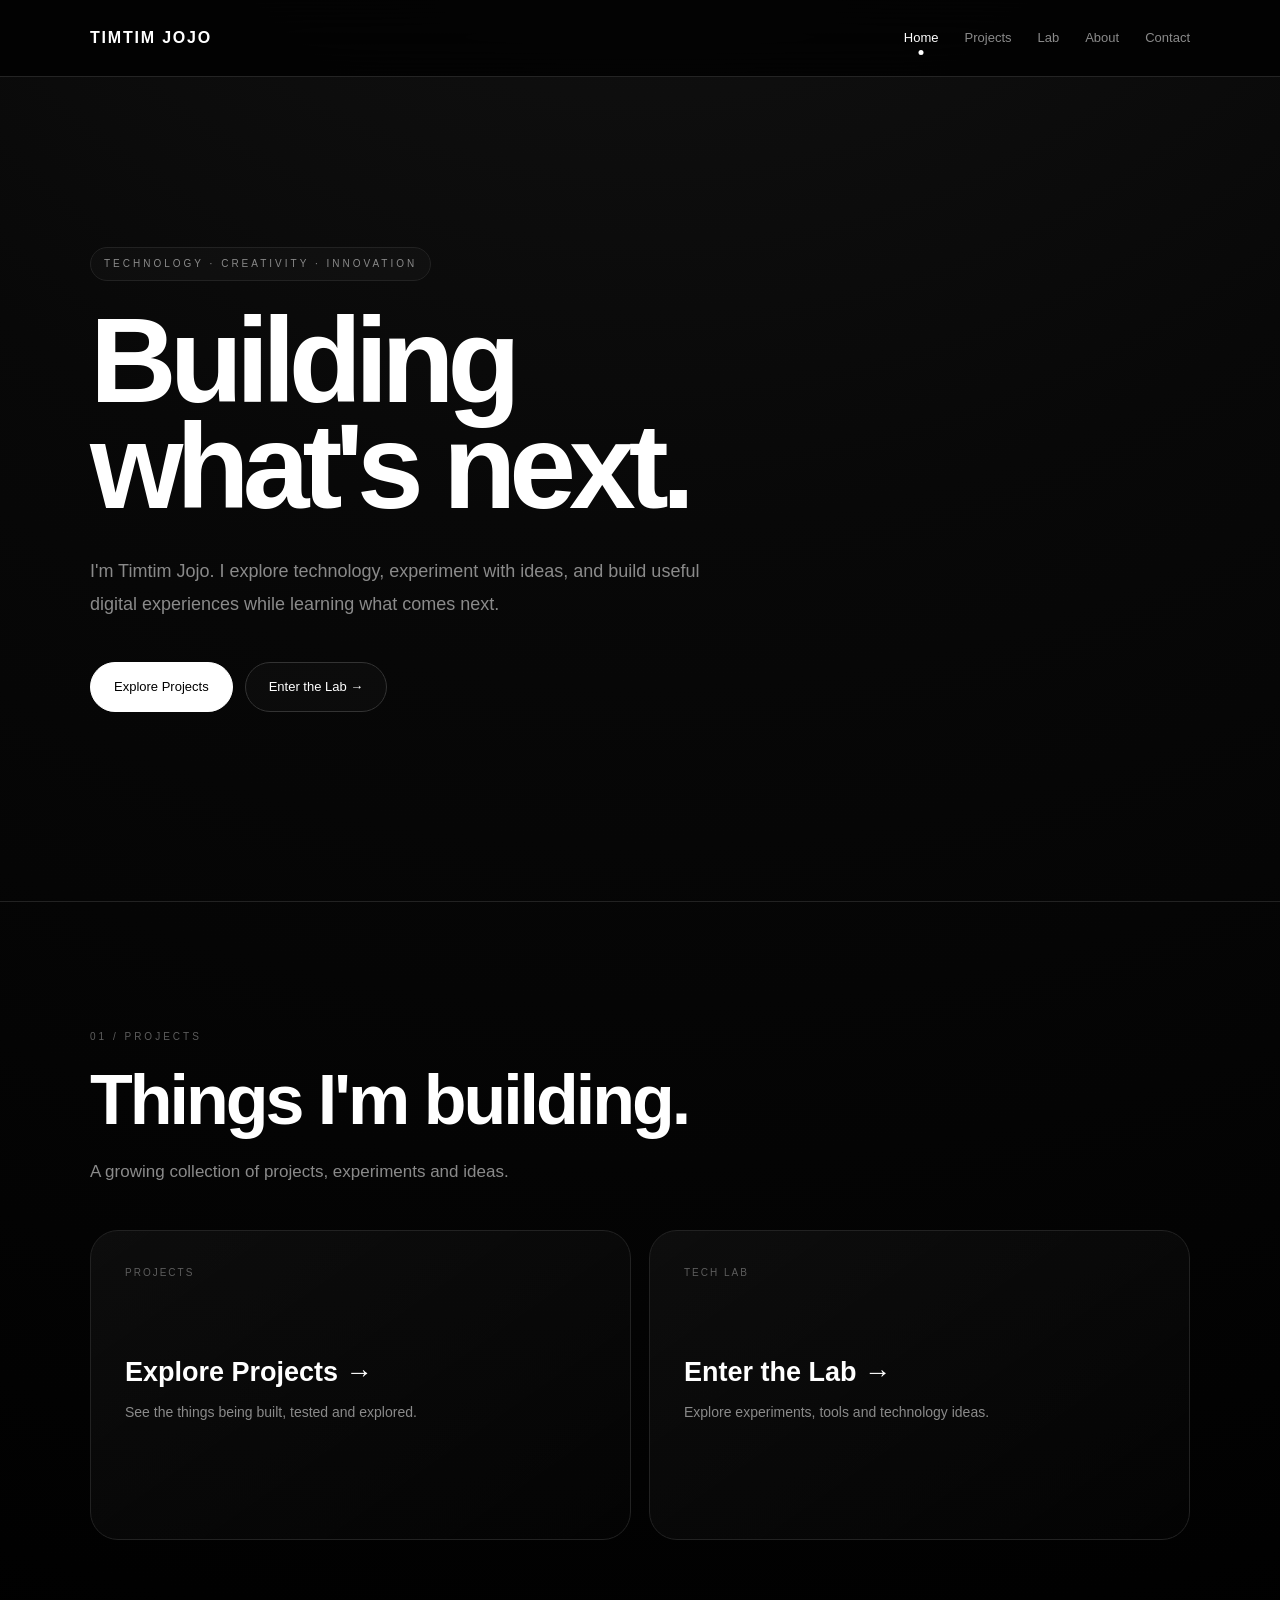
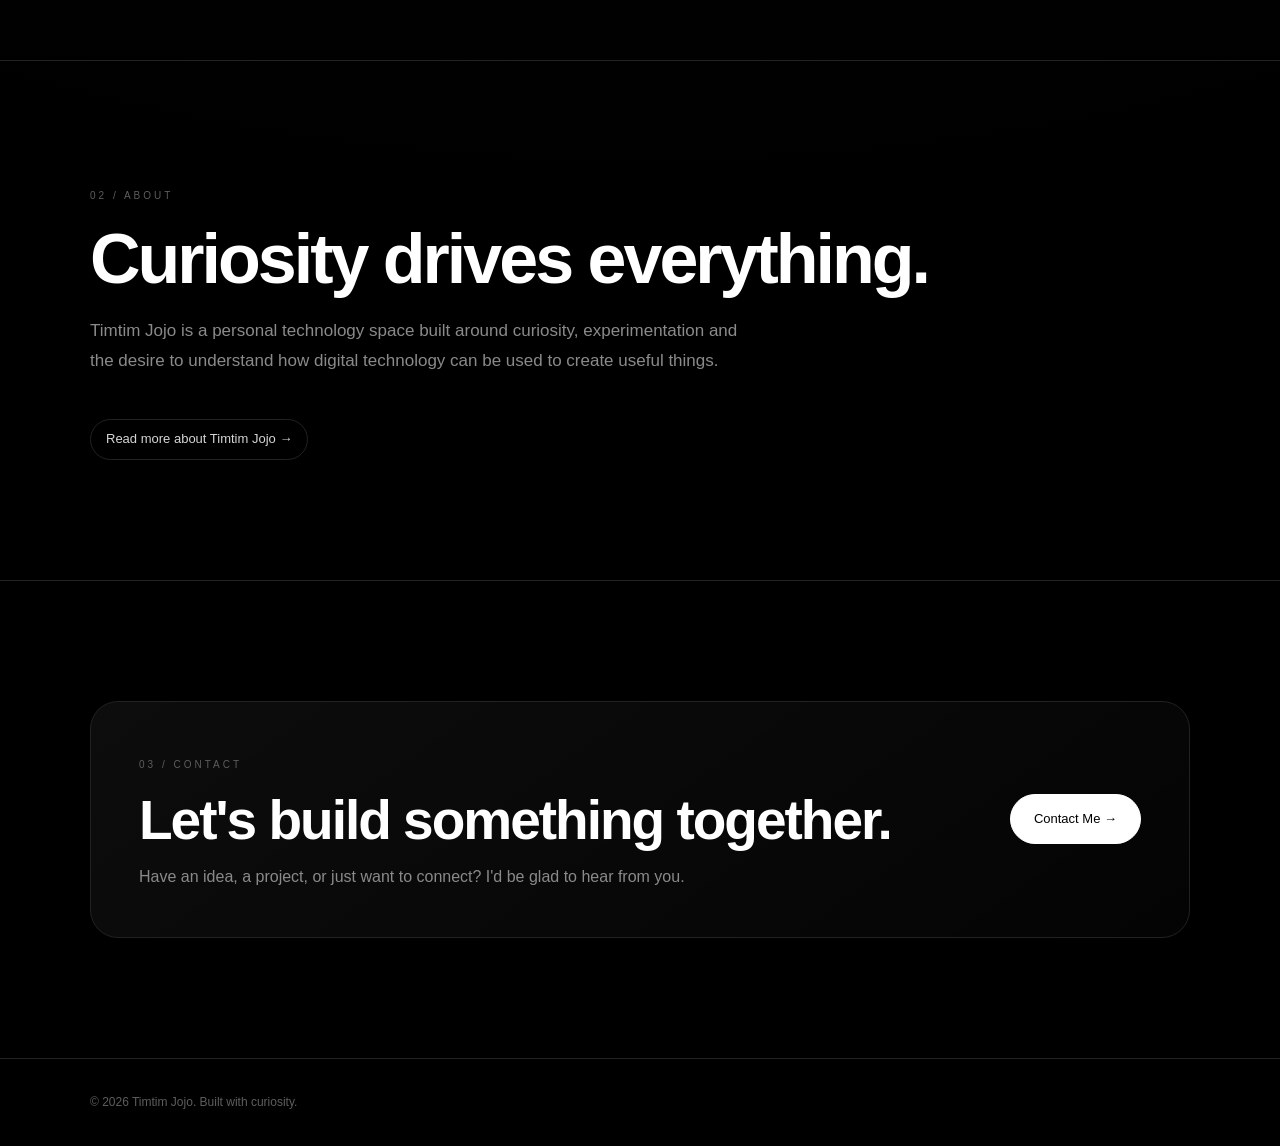
==== index.html @ e0673841 "Update index.html" ====
<!DOCTYPE html>
<html lang="en">
<head>
  <meta charset="UTF-8">
  <meta name="viewport" content="width=device-width, initial-scale=1.0">

  <title>Timtim Jojo — Technology & Innovation</title>

  <meta
    name="description"
    content="Timtim Jojo — exploring technology, experimenting with ideas, and building useful digital experiences."
  >

  <meta
    name="google-site-verification"
    content="C1fHJTBb7CfI8gK5sGVgSLDNzCFoXIOMep0M8qt9bts"
  >

  <link rel="stylesheet" href="css/style.css">
</head>

<body>

  <!-- =====================================================
       NAVIGATION
       ===================================================== -->

  <nav class="navbar">

    <div class="container nav-inner">

      <a href="index.html" class="logo">
        TIMTIM JOJO
      </a>

      <div class="nav-links">

        <a href="index.html" class="active">
          Home
        </a>

        <a href="projects.html">
          Projects
        </a>

        <a href="lab.html">
          Lab
        </a>

        <a href="about.html">
          About
        </a>

        <a href="#contact">
          Contact
        </a>

      </div>

    </div>

  </nav>


  <!-- =====================================================
       MAIN
       ===================================================== -->

  <main>


    <!-- HERO -->

    <section class="hero">

      <div class="container">

        <div class="hero-content">

          <div class="eyebrow">
            Technology · Creativity · Innovation
          </div>

          <h1>
            Building<br>
            what's next.
          </h1>

          <p class="hero-text">
            I'm Timtim Jojo. I explore technology, experiment with
            ideas, and build useful digital experiences while learning
            what comes next.
          </p>

          <div class="buttons">

            <a
              href="projects.html"
              class="button primary"
            >
              Explore Projects
            </a>

            <a
              href="lab.html"
              class="button"
            >
              Enter the Lab →
            </a>

          </div>

        </div>

      </div>

    </section>


    <!-- =====================================================
         PROJECTS
         ===================================================== -->

    <section
      class="section"
      id="projects"
    >

      <div class="container">

        <div class="section-label">
          01 / Projects
        </div>

        <h2 class="section-title">
          Things I'm building.
        </h2>

        <p class="section-description">
          A growing collection of projects, experiments and ideas.
        </p>


        <div class="grid">


          <!-- PROJECT CARD -->

          <a
            href="projects.html"
            class="card"
          >

            <div class="card-number">
              PROJECTS
            </div>

            <h3>
              Explore Projects →
            </h3>

            <p>
              See the things being built, tested and explored.
            </p>

          </a>


          <!-- LAB CARD -->

          <a
            href="lab.html"
            class="card"
          >

            <div class="card-number">
              TECH LAB
            </div>

            <h3>
              Enter the Lab →
            </h3>

            <p>
              Explore experiments, tools and technology ideas.
            </p>

          </a>


        </div>

      </div>

    </section>


    <!-- =====================================================
         ABOUT
         ===================================================== -->

    <section class="section">

      <div class="container">

        <div class="section-label">
          02 / About
        </div>


        <div class="about-preview">

          <h2 class="section-title">
            Curiosity drives everything.
          </h2>

          <p class="section-description">
            Timtim Jojo is a personal technology space built around
            curiosity, experimentation and the desire to understand
            how digital technology can be used to create useful things.
          </p>

          <a
            href="about.html"
            class="text-link"
          >
            Read more about Timtim Jojo →
          </a>

        </div>

      </div>

    </section>


    <!-- =====================================================
         CONTACT
         ===================================================== -->

    <section
      class="section"
      id="contact"
    >

      <div class="container">

        <div class="contact-box">

          <div>

            <div class="section-label">
              03 / Contact
            </div>

            <h2>
              Let's build something together.
            </h2>

            <p>
              Have an idea, a project, or just want to connect?
              I'd be glad to hear from you.
            </p>

          </div>


          <a
            href="mailto:timtimjojo931@gmail.com?subject=Hello%20Timtim%20Jojo"
            class="button primary"
          >
            Contact Me →
          </a>

        </div>

      </div>

    </section>


  </main>


  <!-- =====================================================
       FOOTER
       ===================================================== -->

  <footer>

    <div class="container">

      © 2026 Timtim Jojo.
      Built with curiosity.

    </div>

  </footer>


  <script src="js/main.js"></script>

</body>
</html>
---- css/style.css ----
/* =========================================================
   TIMTIM JOJO — PREMIUM MONOCHROME UI
   Rounded • Minimal • Smooth • Responsive
   ========================================================= */

* {
  margin: 0;
  padding: 0;
  box-sizing: border-box;
}

:root {
  --bg: #000000;
  --surface: #0b0b0b;
  --surface-2: #111111;
  --surface-3: #171717;

  --border: #222222;
  --border-light: #333333;
  --border-hover: #4a4a4a;

  --text: #ffffff;
  --soft: #d6d6d6;
  --muted: #8a8a8a;
  --dim: #5d5d5d;

  --radius-small: 12px;
  --radius-medium: 20px;
  --radius-large: 28px;
  --radius-pill: 999px;

  --ease-smooth: cubic-bezier(0.22, 1, 0.36, 1);
  --ease-premium: cubic-bezier(0.16, 1, 0.3, 1);
}


/* =========================================================
   BASE
   ========================================================= */

html {
  scroll-behavior: smooth;
  background: var(--bg);
}

body {
  min-height: 100vh;
  background:
    radial-gradient(
      circle at 50% -20%,
      #171717 0%,
      #080808 32%,
      #000000 70%
    );
  color: var(--text);
  font-family:
    -apple-system,
    BlinkMacSystemFont,
    "Segoe UI",
    Arial,
    Helvetica,
    sans-serif;
  line-height: 1.6;
  overflow-x: hidden;

  animation: pageEnter 0.9s var(--ease-smooth) both;
}

a {
  color: inherit;
  text-decoration: none;
}

button,
a {
  -webkit-tap-highlight-color: transparent;
}

img {
  max-width: 100%;
  display: block;
}

.container {
  width: min(1100px, 88%);
  margin: 0 auto;
}


/* =========================================================
   PAGE ENTRY
   ========================================================= */

@keyframes pageEnter {
  from {
    opacity: 0;
  }

  to {
    opacity: 1;
  }
}


/* =========================================================
   NAVIGATION
   ========================================================= */

.navbar {
  position: sticky;
  top: 0;
  z-index: 1000;

  background: rgba(0, 0, 0, 0.78);
  border-bottom: 1px solid rgba(255, 255, 255, 0.09);

  backdrop-filter: blur(22px);
  -webkit-backdrop-filter: blur(22px);

  transition:
    background 0.45s ease,
    border-color 0.45s ease,
    box-shadow 0.5s var(--ease-smooth);
}

.navbar:hover {
  background: rgba(0, 0, 0, 0.88);
  border-bottom-color: rgba(255, 255, 255, 0.14);
}

.nav-inner {
  min-height: 76px;

  display: flex;
  align-items: center;
  justify-content: space-between;

  gap: 25px;
}

.logo {
  font-size: 16px;
  font-weight: 700;
  letter-spacing: 1.8px;
  white-space: nowrap;

  transition:
    opacity 0.3s ease,
    transform 0.45s var(--ease-smooth);
}

.logo:hover {
  opacity: 0.72;
  transform: translateX(4px);
}

.nav-links {
  display: flex;
  align-items: center;
  gap: 26px;
}

.nav-links a {
  position: relative;

  color: var(--muted);
  font-size: 13px;

  padding: 8px 0;

  transition:
    color 0.3s ease,
    transform 0.35s var(--ease-smooth);
}

.nav-links a::after {
  content: "";

  position: absolute;
  left: 50%;
  bottom: 1px;

  width: 5px;
  height: 5px;

  border-radius: 50%;

  background: var(--text);

  opacity: 0;

  transform:
    translateX(-50%)
    translateY(5px)
    scale(0.5);

  transition:
    opacity 0.3s ease,
    transform 0.4s var(--ease-smooth);
}

.nav-links a:hover,
.nav-links a.active {
  color: var(--text);
}

.nav-links a:hover::after,
.nav-links a.active::after {
  opacity: 1;

  transform:
    translateX(-50%)
    translateY(0)
    scale(1);
}


/* =========================================================
   HERO
   ========================================================= */

.hero {
  min-height: calc(100vh - 76px);

  display: flex;
  align-items: center;

  padding: 110px 0 130px;
}

.hero-content {
  max-width: 850px;

  animation:
    heroReveal
    1.2s
    0.1s
    var(--ease-premium)
    both;
}

@keyframes heroReveal {

  from {
    opacity: 0;
    transform:
      translateY(55px)
      scale(0.985);
  }

  to {
    opacity: 1;
    transform:
      translateY(0)
      scale(1);
  }

}

.eyebrow {
  display: inline-flex;
  align-items: center;

  color: var(--muted);

  text-transform: uppercase;
  letter-spacing: 3px;

  font-size: 10px;

  margin-bottom: 27px;

  padding: 8px 13px;

  border: 1px solid var(--border);
  border-radius: var(--radius-pill);

  background: rgba(255, 255, 255, 0.025);

  transition:
    color 0.35s ease,
    border-color 0.4s ease,
    background 0.4s ease,
    transform 0.4s var(--ease-smooth);
}

.eyebrow:hover {
  color: var(--text);

  border-color: var(--border-light);

  background: rgba(255, 255, 255, 0.05);

  transform: translateY(-2px);
}

.hero h1 {
  font-size: clamp(58px, 11vw, 120px);

  line-height: 0.88;

  letter-spacing: -7px;

  margin-bottom: 36px;
}

.hero-text {
  max-width: 650px;

  color: var(--muted);

  font-size: 18px;

  line-height: 1.8;

  margin-bottom: 42px;
}


/* =========================================================
   BUTTONS
   ========================================================= */

.buttons {
  display: flex;
  align-items: center;
  flex-wrap: wrap;

  gap: 12px;
}

.button {
  position: relative;

  display: inline-flex;
  align-items: center;
  justify-content: center;

  min-height: 50px;

  padding: 0 23px;

  border: 1px solid var(--border-light);

  border-radius: var(--radius-pill);

  background: rgba(255, 255, 255, 0.025);

  color: var(--text);

  font-size: 13px;
  font-weight: 500;

  overflow: hidden;
  isolation: isolate;

  transition:
    color 0.35s ease,
    border-color 0.4s ease,
    background 0.4s ease,
    transform 0.45s var(--ease-smooth),
    box-shadow 0.45s ease;
}

.button::before {
  content: "";

  position: absolute;
  inset: 0;

  background: var(--text);

  transform: translateY(105%);

  transition:
    transform 0.55s var(--ease-premium);

  z-index: -1;
}

.button:hover {
  color: #000000;

  border-color: var(--text);

  background: var(--text);

  transform: translateY(-4px);

  box-shadow:
    0 15px 40px rgba(0, 0, 0, 0.45);
}

.button:hover::before {
  transform: translateY(0);
}

.button:active {
  transform:
    translateY(-1px)
    scale(0.97);
}

.button.primary {
  background: var(--text);

  color: #000000;

  border-color: var(--text);
}

.button.primary::before {
  background: #d8d8d8;
}

.button.primary:hover {
  background: #d8d8d8;
}


/* =========================================================
   SECTIONS
   ========================================================= */

.section {
  position: relative;

  padding: 120px 0;

  border-top: 1px solid var(--border);
}

.section::before {
  content: "";

  position: absolute;

  top: -1px;
  left: 0;

  width: 130px;
  height: 1px;

  background: var(--border-light);

  transform:
    scaleX(0);

  transform-origin: left;

  transition:
    transform 1s var(--ease-premium);
}

.section:hover::before {
  transform: scaleX(1);
}

.section-label {
  display: inline-block;

  color: var(--dim);

  font-size: 10px;

  text-transform: uppercase;

  letter-spacing: 3px;

  margin-bottom: 20px;

  transition:
    color 0.4s ease,
    letter-spacing 0.5s var(--ease-smooth);
}

.section:hover .section-label {
  color: var(--muted);

  letter-spacing: 3.6px;
}

.section-title {
  font-size: clamp(38px, 6vw, 70px);

  line-height: 1;

  letter-spacing: -3px;

  margin-bottom: 22px;
}

.section-description {
  max-width: 650px;

  color: var(--muted);

  font-size: 17px;

  line-height: 1.8;

  margin-bottom: 42px;
}


/* =========================================================
   CARDS
   ========================================================= */

.grid {
  display: grid;

  grid-template-columns:
    repeat(2, minmax(0, 1fr));

  gap: 18px;
}

.card {
  position: relative;

  display: block;

  min-height: 310px;

  padding: 34px;

  background:
    linear-gradient(
      145deg,
      rgba(255, 255, 255, 0.045),
      rgba(255, 255, 255, 0.012)
    );

  border: 1px solid var(--border);

  border-radius: var(--radius-large);

  overflow: hidden;

  transition:
    transform 0.65s var(--ease-premium),
    border-color 0.45s ease,
    background 0.5s ease,
    box-shadow 0.65s var(--ease-premium);
}

.card::before {
  content: "";

  position: absolute;

  top: 0;
  left: 0;

  width: 100%;
  height: 1px;

  background: rgba(255, 255, 255, 0.8);

  transform: scaleX(0);

  transform-origin: left;

  transition:
    transform 0.7s var(--ease-premium);
}

.card::after {
  content: "";

  position: absolute;

  inset: 0;

  border-radius: inherit;

  background:
    radial-gradient(
      circle at 85% 10%,
      rgba(255, 255, 255, 0.07),
      transparent 35%
    );

  opacity: 0;

  transition:
    opacity 0.55s ease;

  pointer-events: none;
}

.card:hover {
  transform:
    translateY(-10px)
    scale(1.012);

  border-color: var(--border-hover);

  background:
    linear-gradient(
      145deg,
      rgba(255, 255, 255, 0.07),
      rgba(255, 255, 255, 0.02)
    );

  box-shadow:
    0 28px 70px rgba(0, 0, 0, 0.5);
}

.card:hover::before {
  transform: scaleX(1);
}

.card:hover::after {
  opacity: 1;
}

.card-number {
  color: var(--dim);

  font-size: 10px;

  letter-spacing: 2px;

  transition:
    color 0.4s ease,
    letter-spacing 0.5s var(--ease-smooth);
}

.card:hover .card-number {
  color: var(--soft);

  letter-spacing: 2.5px;
}

.card h3 {
  font-size: 27px;

  line-height: 1.2;

  margin: 75px 0 13px;

  transition:
    transform 0.55s var(--ease-smooth),
    color 0.4s ease;
}

.card:hover h3 {
  transform: translateX(7px);

  color: var(--text);
}

.card p {
  max-width: 450px;

  color: var(--muted);

  font-size: 14px;

  transition:
    color 0.4s ease,
    transform 0.5s var(--ease-smooth);
}

.card:hover p {
  color: var(--soft);

  transform: translateX(3px);
}


/* =========================================================
   ABOUT
   ========================================================= */

.about-preview {
  max-width: 850px;
}

.text-link {
  display: inline-flex;
  align-items: center;

  padding: 9px 15px;

  border: 1px solid var(--border);

  border-radius: var(--radius-pill);

  color: var(--soft);

  font-size: 13px;

  transition:
    color 0.3s ease,
    border-color 0.4s ease,
    background 0.4s ease,
    transform 0.45s var(--ease-smooth);
}

.text-link:hover {
  color: var(--text);

  border-color: var(--border-hover);

  background: rgba(255, 255, 255, 0.05);

  transform: translateX(5px);
}


/* =========================================================
   CONTACT
   ========================================================= */

.contact-box {
  position: relative;

  display: flex;

  align-items: center;

  justify-content: space-between;

  gap: 40px;

  padding: 48px;

  background:
    linear-gradient(
      145deg,
      rgba(255, 255, 255, 0.05),
      rgba(255, 255, 255, 0.015)
    );

  border: 1px solid var(--border);

  border-radius: var(--radius-large);

  overflow: hidden;

  transition:
    border-color 0.45s ease,
    transform 0.55s var(--ease-premium),
    box-shadow 0.55s ease;
}

.contact-box::before {
  content: "";

  position: absolute;

  inset: 1px;

  border: 1px solid rgba(255, 255, 255, 0.12);

  border-radius:
    calc(var(--radius-large) - 1px);

  opacity: 0;

  transform: scale(0.97);

  transition:
    opacity 0.5s ease,
    transform 0.6s var(--ease-premium);

  pointer-events: none;
}

.contact-box:hover {
  border-color: var(--border-hover);

  transform: translateY(-6px);

  box-shadow:
    0 28px 70px rgba(0, 0, 0, 0.45);
}

.contact-box:hover::before {
  opacity: 1;

  transform: scale(1);
}

.contact-box h2 {
  font-size: clamp(32px, 5vw, 55px);

  line-height: 1;

  letter-spacing: -2px;

  margin-bottom: 16px;
}

.contact-box p {
  color: var(--muted);
}


/* =========================================================
   FOOTER
   ========================================================= */

footer {
  border-top: 1px solid var(--border);

  padding: 34px 0;

  color: var(--dim);

  font-size: 12px;

  transition:
    color 0.4s ease;
}

footer:hover {
  color: var(--muted);
}


/* =========================================================
   SCROLL REVEAL
   ========================================================= */

.reveal {
  opacity: 0;

  transform:
    translateY(65px)
    scale(0.975);

  transition:
    opacity 1s var(--ease-premium),
    transform 1s var(--ease-premium);
}

.reveal.visible {
  opacity: 1;

  transform:
    translateY(0)
    scale(1);
}


/* =========================================================
   MOBILE
   ========================================================= */

@media (max-width: 760px) {

  .container {
    width: 90%;
  }

  .nav-inner {
    min-height: 68px;
  }

  .nav-links {
    gap: 13px;
  }

  .nav-links a {
    font-size: 11px;
  }

  .hero {
    min-height: auto;

    padding:
      95px
      0
      120px;
  }

  .hero h1 {
    letter-spacing: -4px;
  }

  .hero-text {
    font-size: 16px;
  }

  .grid {
    grid-template-columns: 1fr;
  }

  .card {
    min-height: 280px;

    border-radius:
      var(--radius-medium);
  }

  .card:hover {
    transform:
      translateY(-7px)
      scale(1.008);
  }

  .contact-box {
    flex-direction: column;

    align-items: flex-start;

    padding: 34px;

    border-radius:
      var(--radius-medium);
  }

  .contact-box::before {
    border-radius:
      calc(var(--radius-medium) - 1px);
  }

  .section {
    padding: 90px 0;
  }

}


@media (max-width: 500px) {

  .logo {
    font-size: 13px;

    letter-spacing: 1.3px;
  }

  .nav-links {
    gap: 9px;
  }

  .nav-links a {
    font-size: 10px;
  }

  .hero {
    padding-top: 80px;
  }

  .hero-text {
    font-size: 15px;
  }

  .buttons {
    flex-direction: column;

    align-items: stretch;
  }

  .button {
    width: 100%;
  }

  .section {
    padding: 80px 0;
  }

  .section-title {
    letter-spacing: -2px;
  }

  .card {
    min-height: 260px;

    padding: 28px;

    border-radius:
      var(--radius-medium);
  }

  .card h3 {
    margin-top: 60px;
  }

  .contact-box {
    padding: 28px;
  }

}


/* =========================================================
   ACCESSIBILITY
   ========================================================= */

@media (prefers-reduced-motion: reduce) {

  html {
    scroll-behavior: auto;
  }

  *,
  *::before,
  *::after {
    animation-duration: 0.01ms !important;

    animation-iteration-count: 1 !important;

    transition-duration: 0.01ms !important;
  }

}
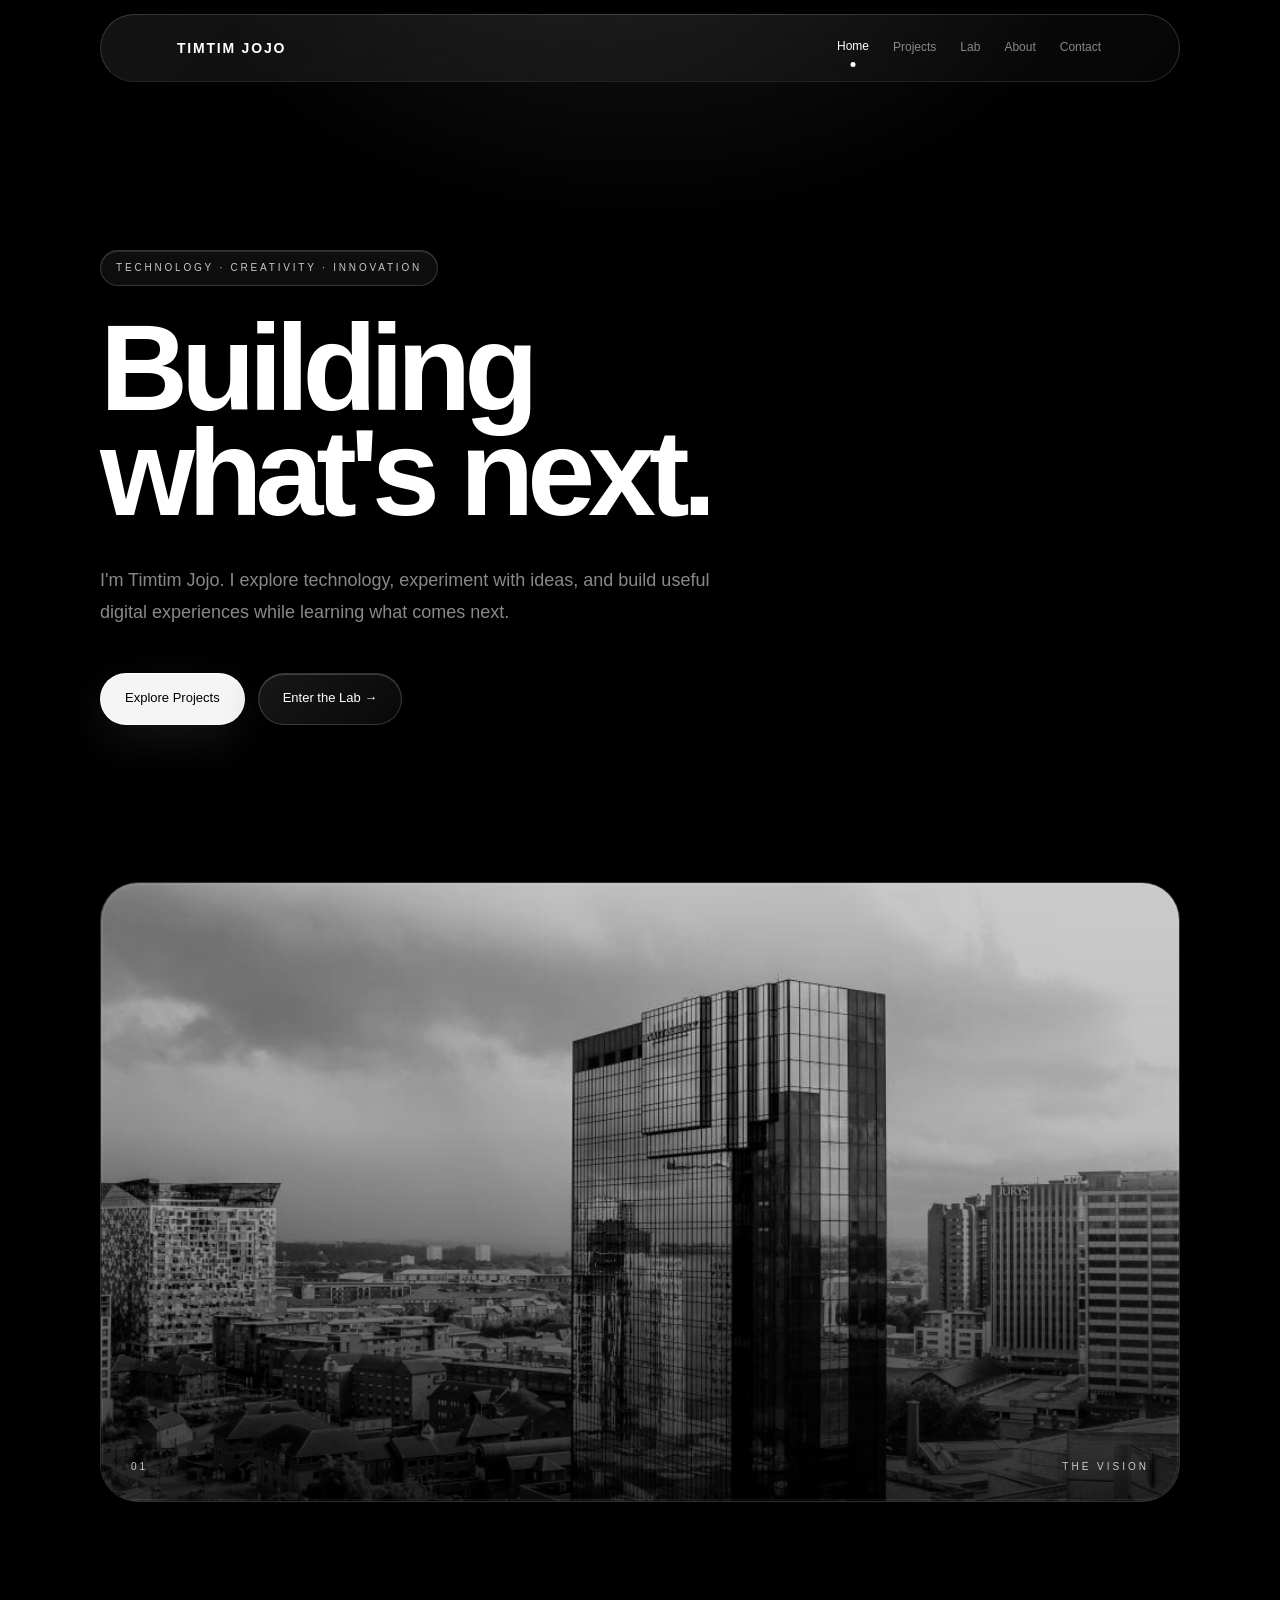
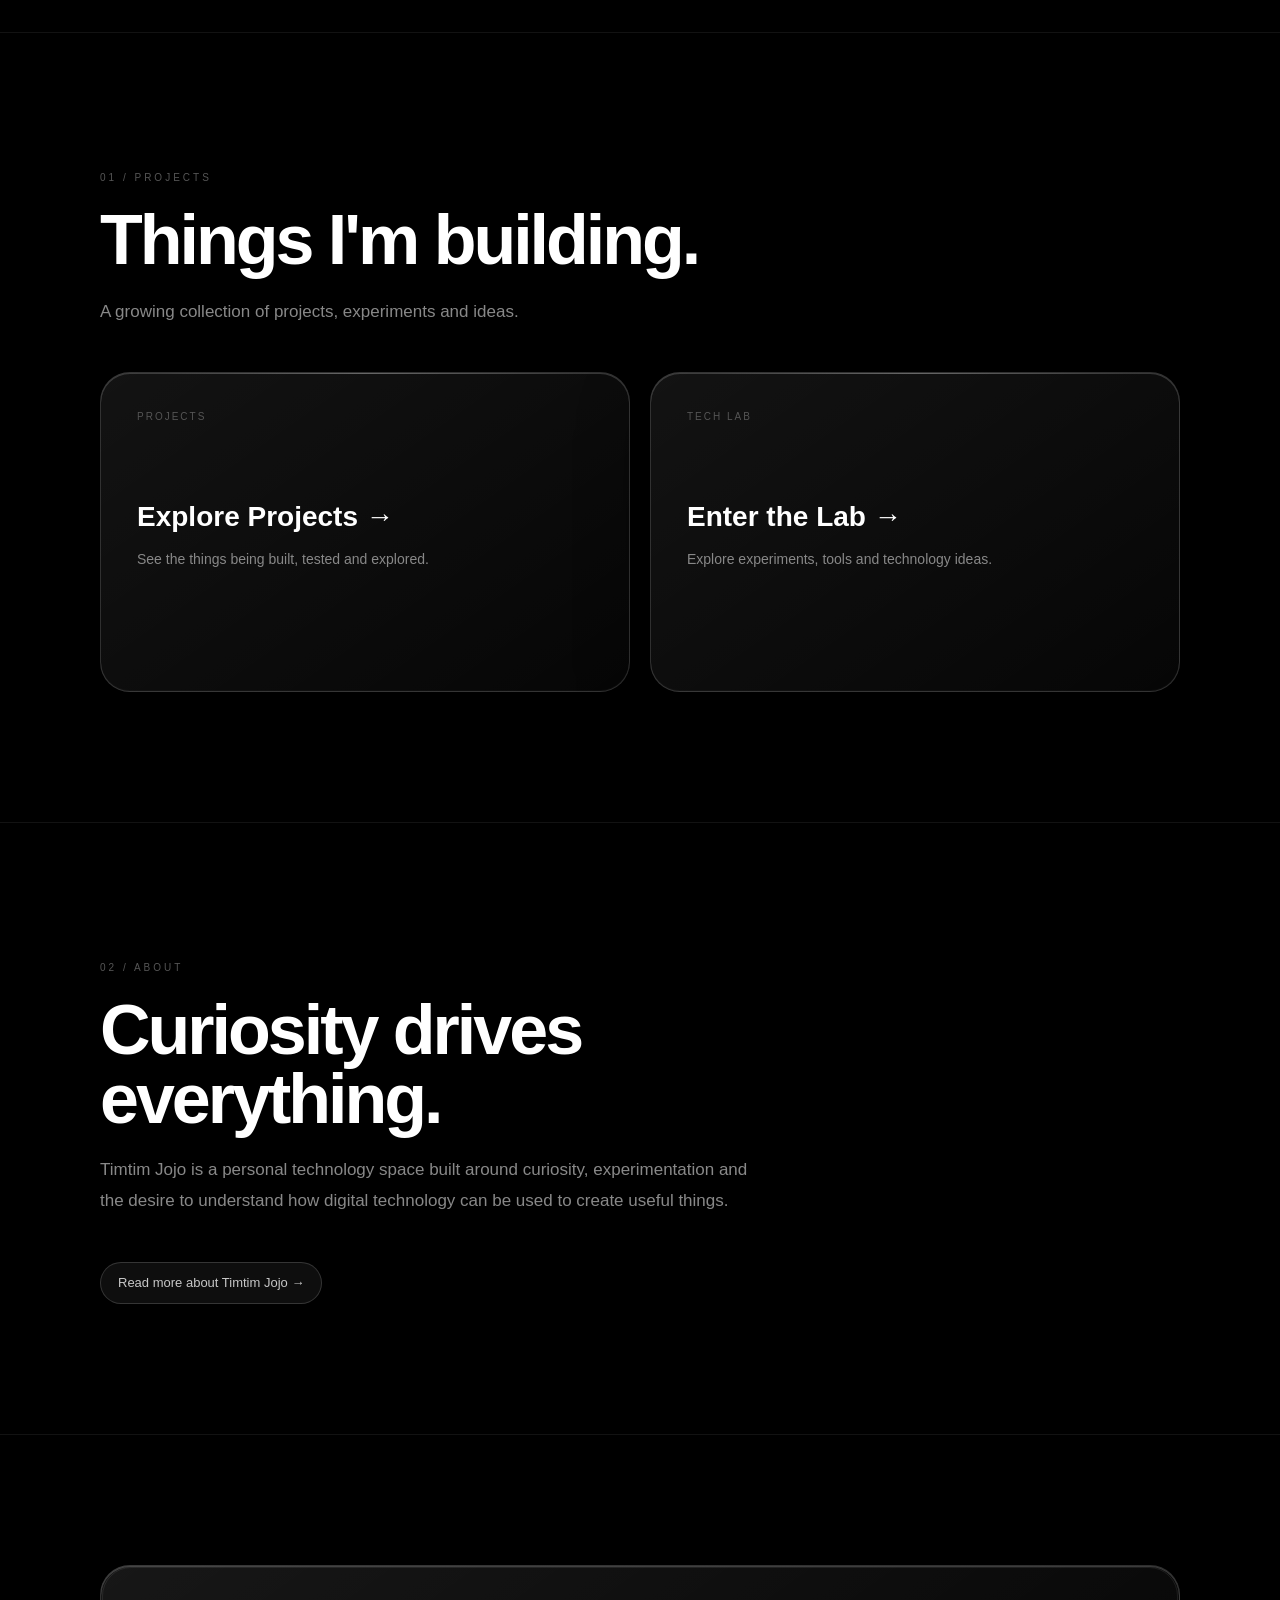
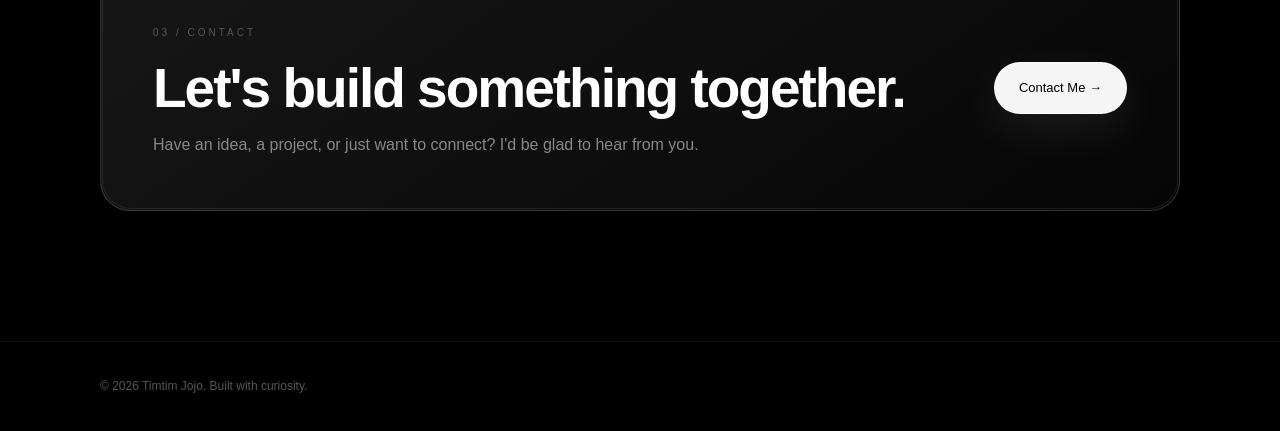
==== commit fbcf382b: "Update index.html" ====
--- a/index.html
+++ b/index.html
@@ -21,9 +21,7 @@
 
 <body>
 
-  <!-- =====================================================
-       NAVIGATION
-       ===================================================== -->
+  <!-- NAVIGATION -->
 
   <nav class="navbar">
 
@@ -62,12 +60,7 @@
   </nav>
 
 
-  <!-- =====================================================
-       MAIN
-       ===================================================== -->
-
   <main>
-
 
     <!-- HERO -->
 
@@ -117,9 +110,40 @@
     </section>
 
 
-    <!-- =====================================================
-         PROJECTS
-         ===================================================== -->
+    <!-- CINEMATIC VISUAL -->
+
+    <section class="visual-section">
+
+      <div class="container">
+
+        <div class="cinematic-image">
+
+          <img
+            src="images/1867626.jpeg"
+            alt="Timtim Jojo cinematic architecture visual"
+            loading="lazy"
+          >
+
+          <div class="cinematic-overlay"></div>
+
+          <div class="visual-glow"></div>
+
+          <div class="cinematic-caption">
+
+            <span>01</span>
+
+            <span>THE VISION</span>
+
+          </div>
+
+        </div>
+
+      </div>
+
+    </section>
+
+
+    <!-- PROJECTS -->
 
     <section
       class="section"
@@ -143,9 +167,6 @@
 
         <div class="grid">
 
-
-          <!-- PROJECT CARD -->
-
           <a
             href="projects.html"
             class="card"
@@ -155,18 +176,20 @@
               PROJECTS
             </div>
 
-            <h3>
-              Explore Projects →
-            </h3>
-
-            <p>
-              See the things being built, tested and explored.
-            </p>
+            <div class="card-content">
+
+              <h3>
+                Explore Projects →
+              </h3>
+
+              <p>
+                See the things being built, tested and explored.
+              </p>
+
+            </div>
 
           </a>
 
-
-          <!-- LAB CARD -->
 
           <a
             href="lab.html"
@@ -177,27 +200,28 @@
               TECH LAB
             </div>
 
-            <h3>
-              Enter the Lab →
-            </h3>
-
-            <p>
-              Explore experiments, tools and technology ideas.
-            </p>
+            <div class="card-content">
+
+              <h3>
+                Enter the Lab →
+              </h3>
+
+              <p>
+                Explore experiments, tools and technology ideas.
+              </p>
+
+            </div>
 
           </a>
 
-
-        </div>
-
-      </div>
-
-    </section>
-
-
-    <!-- =====================================================
-         ABOUT
-         ===================================================== -->
+        </div>
+
+      </div>
+
+    </section>
+
+
+    <!-- ABOUT -->
 
     <section class="section">
 
@@ -206,7 +230,6 @@
         <div class="section-label">
           02 / About
         </div>
-
 
         <div class="about-preview">
 
@@ -234,9 +257,7 @@
     </section>
 
 
-    <!-- =====================================================
-         CONTACT
-         ===================================================== -->
+    <!-- CONTACT -->
 
     <section
       class="section"
@@ -247,7 +268,7 @@
 
         <div class="contact-box">
 
-          <div>
+          <div class="contact-content">
 
             <div class="section-label">
               03 / Contact
@@ -264,7 +285,6 @@
 
           </div>
 
-
           <a
             href="mailto:timtimjojo931@gmail.com?subject=Hello%20Timtim%20Jojo"
             class="button primary"
@@ -278,13 +298,10 @@
 
     </section>
 
-
   </main>
 
 
-  <!-- =====================================================
-       FOOTER
-       ===================================================== -->
+  <!-- FOOTER -->
 
   <footer>
 
--- a/css/style.css
+++ b/css/style.css
@@ -1,8 +1,3 @@
-/* =========================================================
-   TIMTIM JOJO — PREMIUM MONOCHROME UI
-   Rounded • Minimal • Smooth • Responsive
-   ========================================================= */
-
 * {
   margin: 0;
   padding: 0;
@@ -10,60 +5,58 @@
 }
 
 :root {
-  --bg: #000000;
-  --surface: #0b0b0b;
-  --surface-2: #111111;
-  --surface-3: #171717;
-
-  --border: #222222;
-  --border-light: #333333;
-  --border-hover: #4a4a4a;
-
-  --text: #ffffff;
-  --soft: #d6d6d6;
-  --muted: #8a8a8a;
-  --dim: #5d5d5d;
-
-  --radius-small: 12px;
-  --radius-medium: 20px;
-  --radius-large: 28px;
-  --radius-pill: 999px;
-
-  --ease-smooth: cubic-bezier(0.22, 1, 0.36, 1);
-  --ease-premium: cubic-bezier(0.16, 1, 0.3, 1);
-}
-
-
-/* =========================================================
-   BASE
-   ========================================================= */
+  --black: #000;
+  --white: #fff;
+
+  --gray-1: #f5f5f5;
+  --gray-2: #c8c8c8;
+  --gray-3: #888;
+  --gray-4: #555;
+
+  --glass: rgba(255, 255, 255, 0.055);
+  --glass-strong: rgba(255, 255, 255, 0.09);
+
+  --glass-border: rgba(255, 255, 255, 0.16);
+  --glass-highlight: rgba(255, 255, 255, 0.25);
+
+  --radius: 30px;
+  --pill: 999px;
+
+  --smooth: cubic-bezier(0.22, 1, 0.36, 1);
+  --premium: cubic-bezier(0.16, 1, 0.3, 1);
+}
 
 html {
+  background: var(--black);
   scroll-behavior: smooth;
-  background: var(--bg);
 }
 
 body {
   min-height: 100vh;
-  background:
-    radial-gradient(
-      circle at 50% -20%,
-      #171717 0%,
-      #080808 32%,
-      #000000 70%
-    );
-  color: var(--text);
+  overflow-x: hidden;
+
+  color: var(--white);
+
   font-family:
     -apple-system,
     BlinkMacSystemFont,
+    "SF Pro Display",
     "Segoe UI",
     Arial,
-    Helvetica,
     sans-serif;
+
   line-height: 1.6;
-  overflow-x: hidden;
-
-  animation: pageEnter 0.9s var(--ease-smooth) both;
+
+  background:
+    radial-gradient(
+      700px 450px at 50% -100px,
+      rgba(255,255,255,0.09),
+      transparent 70%
+    ),
+    #000;
+
+  animation:
+    pageIn 1s var(--smooth) both;
 }
 
 a {
@@ -71,27 +64,28 @@
   text-decoration: none;
 }
 
+img {
+  display: block;
+  max-width: 100%;
+}
+
 button,
 a {
   -webkit-tap-highlight-color: transparent;
 }
 
-img {
-  max-width: 100%;
-  display: block;
-}
-
 .container {
-  width: min(1100px, 88%);
-  margin: 0 auto;
-}
-
-
-/* =========================================================
-   PAGE ENTRY
-   ========================================================= */
-
-@keyframes pageEnter {
+  width: min(1080px, 90%);
+  margin: auto;
+}
+
+
+/* =========================================================
+   PAGE
+   ========================================================= */
+
+@keyframes pageIn {
+
   from {
     opacity: 0;
   }
@@ -99,6 +93,7 @@
   to {
     opacity: 1;
   }
+
 }
 
 
@@ -108,100 +103,140 @@
 
 .navbar {
   position: sticky;
-  top: 0;
+  top: 14px;
+
   z-index: 1000;
 
-  background: rgba(0, 0, 0, 0.78);
-  border-bottom: 1px solid rgba(255, 255, 255, 0.09);
-
-  backdrop-filter: blur(22px);
-  -webkit-backdrop-filter: blur(22px);
-
-  transition:
-    background 0.45s ease,
-    border-color 0.45s ease,
-    box-shadow 0.5s var(--ease-smooth);
+  width: min(1080px, 94%);
+
+  margin: 14px auto 0;
+
+  border: 1px solid var(--glass-border);
+
+  border-radius: var(--pill);
+
+  background:
+    linear-gradient(
+      135deg,
+      rgba(255,255,255,0.075),
+      rgba(255,255,255,0.025)
+    );
+
+  backdrop-filter:
+    blur(28px)
+    saturate(120%);
+
+  -webkit-backdrop-filter:
+    blur(28px)
+    saturate(120%);
+
+  box-shadow:
+    inset 0 1px 0 var(--glass-highlight),
+    0 18px 60px rgba(0,0,0,0.55);
+
+  transition:
+    background 0.5s ease,
+    border-color 0.5s ease,
+    box-shadow 0.5s ease,
+    transform 0.5s var(--smooth);
 }
 
 .navbar:hover {
-  background: rgba(0, 0, 0, 0.88);
-  border-bottom-color: rgba(255, 255, 255, 0.14);
+  background:
+    linear-gradient(
+      135deg,
+      rgba(255,255,255,0.095),
+      rgba(255,255,255,0.035)
+    );
+
+  border-color:
+    rgba(255,255,255,0.22);
+
+  box-shadow:
+    inset 0 1px 0 rgba(255,255,255,0.3),
+    0 22px 70px rgba(0,0,0,0.6);
 }
 
 .nav-inner {
-  min-height: 76px;
+  min-height: 66px;
 
   display: flex;
   align-items: center;
   justify-content: space-between;
 
-  gap: 25px;
+  padding: 0 22px;
+
+  gap: 20px;
 }
 
 .logo {
-  font-size: 16px;
+  font-size: 14px;
   font-weight: 700;
+
   letter-spacing: 1.8px;
+
   white-space: nowrap;
 
   transition:
     opacity 0.3s ease,
-    transform 0.45s var(--ease-smooth);
+    transform 0.5s var(--smooth);
 }
 
 .logo:hover {
-  opacity: 0.72;
+  opacity: 0.7;
   transform: translateX(4px);
 }
 
 .nav-links {
   display: flex;
   align-items: center;
-  gap: 26px;
+  gap: 20px;
 }
 
 .nav-links a {
   position: relative;
 
-  color: var(--muted);
-  font-size: 13px;
-
-  padding: 8px 0;
-
-  transition:
-    color 0.3s ease,
-    transform 0.35s var(--ease-smooth);
+  padding: 8px 2px;
+
+  color: var(--gray-3);
+
+  font-size: 12px;
+
+  transition:
+    color 0.35s ease,
+    transform 0.4s var(--smooth);
+}
+
+.nav-links a:hover,
+.nav-links a.active {
+  color: var(--white);
+  transform: translateY(-1px);
 }
 
 .nav-links a::after {
   content: "";
 
   position: absolute;
+
   left: 50%;
-  bottom: 1px;
+  bottom: -2px;
 
   width: 5px;
   height: 5px;
 
   border-radius: 50%;
 
-  background: var(--text);
+  background: white;
 
   opacity: 0;
 
   transform:
-    translateX(-50%)
-    translateY(5px)
-    scale(0.5);
+    translate(-50%, 5px)
+    scale(0);
 
   transition:
     opacity 0.3s ease,
-    transform 0.4s var(--ease-smooth);
-}
-
-.nav-links a:hover,
-.nav-links a.active {
-  color: var(--text);
+    transform 0.4s var(--smooth);
 }
 
 .nav-links a:hover::after,
@@ -209,8 +244,7 @@
   opacity: 1;
 
   transform:
-    translateX(-50%)
-    translateY(0)
+    translate(-50%, 0)
     scale(1);
 }
 
@@ -220,12 +254,15 @@
    ========================================================= */
 
 .hero {
-  min-height: calc(100vh - 76px);
+  min-height: calc(100vh - 100px);
 
   display: flex;
   align-items: center;
 
-  padding: 110px 0 130px;
+  padding:
+    120px
+    0
+    110px;
 }
 
 .hero-content {
@@ -235,7 +272,7 @@
     heroReveal
     1.2s
     0.1s
-    var(--ease-premium)
+    var(--premium)
     both;
 }
 
@@ -243,13 +280,15 @@
 
   from {
     opacity: 0;
+
     transform:
-      translateY(55px)
-      scale(0.985);
+      translateY(70px)
+      scale(0.97);
   }
 
   to {
     opacity: 1;
+
     transform:
       translateY(0)
       scale(1);
@@ -261,59 +300,69 @@
   display: inline-flex;
   align-items: center;
 
-  color: var(--muted);
+  padding:
+    9px
+    15px;
+
+  margin-bottom: 30px;
+
+  border: 1px solid var(--glass-border);
+
+  border-radius: var(--pill);
+
+  background: var(--glass);
+
+  backdrop-filter: blur(18px);
+
+  -webkit-backdrop-filter: blur(18px);
+
+  color: var(--gray-2);
+
+  font-size: 10px;
 
   text-transform: uppercase;
-  letter-spacing: 3px;
-
-  font-size: 10px;
-
-  margin-bottom: 27px;
-
-  padding: 8px 13px;
-
-  border: 1px solid var(--border);
-  border-radius: var(--radius-pill);
-
-  background: rgba(255, 255, 255, 0.025);
-
-  transition:
-    color 0.35s ease,
-    border-color 0.4s ease,
+
+  letter-spacing: 2.8px;
+
+  box-shadow:
+    inset 0 1px 0 rgba(255,255,255,0.12);
+
+  transition:
+    transform 0.5s var(--smooth),
     background 0.4s ease,
-    transform 0.4s var(--ease-smooth);
+    border-color 0.4s ease;
 }
 
 .eyebrow:hover {
-  color: var(--text);
-
-  border-color: var(--border-light);
-
-  background: rgba(255, 255, 255, 0.05);
-
-  transform: translateY(-2px);
+  transform: translateY(-3px);
+
+  background: var(--glass-strong);
+
+  border-color:
+    rgba(255,255,255,0.25);
 }
 
 .hero h1 {
-  font-size: clamp(58px, 11vw, 120px);
-
-  line-height: 0.88;
+  font-size:
+    clamp(58px, 11vw, 122px);
+
+  line-height: 0.86;
 
   letter-spacing: -7px;
 
-  margin-bottom: 36px;
+  margin-bottom: 38px;
 }
 
 .hero-text {
   max-width: 650px;
 
-  color: var(--muted);
+  margin-bottom: 44px;
+
+  color: var(--gray-3);
 
   font-size: 18px;
 
   line-height: 1.8;
-
-  margin-bottom: 42px;
 }
 
 
@@ -323,10 +372,9 @@
 
 .buttons {
   display: flex;
-  align-items: center;
   flex-wrap: wrap;
 
-  gap: 12px;
+  gap: 13px;
 }
 
 .button {
@@ -336,85 +384,278 @@
   align-items: center;
   justify-content: center;
 
-  min-height: 50px;
-
-  padding: 0 23px;
-
-  border: 1px solid var(--border-light);
-
-  border-radius: var(--radius-pill);
-
-  background: rgba(255, 255, 255, 0.025);
-
-  color: var(--text);
+  min-height: 52px;
+
+  padding:
+    0
+    24px;
+
+  border:
+    1px solid var(--glass-border);
+
+  border-radius: var(--pill);
+
+  background:
+    linear-gradient(
+      135deg,
+      rgba(255,255,255,0.09),
+      rgba(255,255,255,0.035)
+    );
+
+  backdrop-filter: blur(20px);
+
+  -webkit-backdrop-filter: blur(20px);
+
+  color: var(--white);
 
   font-size: 13px;
-  font-weight: 500;
 
   overflow: hidden;
-  isolation: isolate;
-
-  transition:
-    color 0.35s ease,
-    border-color 0.4s ease,
-    background 0.4s ease,
-    transform 0.45s var(--ease-smooth),
-    box-shadow 0.45s ease;
+
+  box-shadow:
+    inset 0 1px 0 rgba(255,255,255,0.18),
+    0 12px 35px rgba(0,0,0,0.3);
+
+  transition:
+    transform 0.55s var(--smooth),
+    border-color 0.45s ease,
+    background 0.45s ease,
+    box-shadow 0.55s var(--smooth);
 }
 
 .button::before {
   content: "";
 
   position: absolute;
+
   inset: 0;
 
-  background: var(--text);
-
-  transform: translateY(105%);
-
-  transition:
-    transform 0.55s var(--ease-premium);
-
-  z-index: -1;
+  background:
+    linear-gradient(
+      110deg,
+      transparent 25%,
+      rgba(255,255,255,0.25) 50%,
+      transparent 75%
+    );
+
+  transform: translateX(-120%);
+
+  transition:
+    transform 0.8s var(--premium);
 }
 
 .button:hover {
-  color: #000000;
-
-  border-color: var(--text);
-
-  background: var(--text);
-
-  transform: translateY(-4px);
+  transform:
+    translateY(-5px)
+    scale(1.025);
+
+  border-color:
+    rgba(255,255,255,0.35);
+
+  background:
+    rgba(255,255,255,0.12);
 
   box-shadow:
-    0 15px 40px rgba(0, 0, 0, 0.45);
+    inset 0 1px 0 rgba(255,255,255,0.28),
+    0 20px 50px rgba(0,0,0,0.5);
 }
 
 .button:hover::before {
-  transform: translateY(0);
+  transform: translateX(120%);
 }
 
 .button:active {
-  transform:
-    translateY(-1px)
-    scale(0.97);
+  transform: scale(0.97);
 }
 
 .button.primary {
-  background: var(--text);
-
-  color: #000000;
-
-  border-color: var(--text);
-}
-
-.button.primary::before {
-  background: #d8d8d8;
+  background:
+    rgba(255,255,255,0.96);
+
+  color: #000;
+
+  border-color:
+    rgba(255,255,255,0.96);
+
+  box-shadow:
+    0 15px 45px rgba(255,255,255,0.08);
 }
 
 .button.primary:hover {
-  background: #d8d8d8;
+  background: #fff;
+
+  box-shadow:
+    0 20px 55px rgba(255,255,255,0.12);
+}
+
+
+/* =========================================================
+   CINEMATIC VISUAL
+   ========================================================= */
+
+.visual-section {
+  padding:
+    0
+    0
+    130px;
+}
+
+.cinematic-image {
+  position: relative;
+
+  width: 100%;
+  height: 620px;
+
+  overflow: hidden;
+
+  border:
+    1px solid var(--glass-border);
+
+  border-radius: 38px;
+
+  background: #080808;
+
+  isolation: isolate;
+
+  box-shadow:
+    inset 0 1px 0 rgba(255,255,255,0.18),
+    0 30px 100px rgba(0,0,0,0.65);
+
+  animation:
+    cinematicReveal
+    1.2s
+    0.25s
+    var(--premium)
+    both;
+}
+
+@keyframes cinematicReveal {
+
+  from {
+    opacity: 0;
+
+    transform:
+      translateY(55px)
+      scale(0.975);
+  }
+
+  to {
+    opacity: 1;
+
+    transform:
+      translateY(0)
+      scale(1);
+  }
+
+}
+
+.cinematic-image img {
+  width: 100%;
+  height: 100%;
+
+  object-fit: cover;
+
+  filter:
+    grayscale(100%)
+    contrast(1.05)
+    brightness(0.82);
+
+  transform: scale(1.015);
+
+  transition:
+    transform 1.8s var(--premium),
+    filter 1.2s ease;
+}
+
+.cinematic-image:hover img {
+  transform: scale(1.055);
+
+  filter:
+    grayscale(100%)
+    contrast(1.08)
+    brightness(0.9);
+}
+
+.cinematic-overlay {
+  position: absolute;
+
+  inset: 0;
+
+  z-index: 1;
+
+  background:
+    linear-gradient(
+      180deg,
+      rgba(0,0,0,0.04),
+      rgba(0,0,0,0.10) 40%,
+      rgba(0,0,0,0.78)
+    );
+
+  pointer-events: none;
+}
+
+.visual-glow {
+  position: absolute;
+
+  width: 420px;
+  height: 420px;
+
+  right: -180px;
+  top: -180px;
+
+  z-index: 1;
+
+  border-radius: 50%;
+
+  background:
+    rgba(255,255,255,0.08);
+
+  filter: blur(60px);
+
+  opacity: 0.45;
+
+  pointer-events: none;
+}
+
+.cinematic-image::after {
+  content: "";
+
+  position: absolute;
+
+  inset: 1px;
+
+  z-index: 2;
+
+  border:
+    1px solid rgba(255,255,255,0.08);
+
+  border-radius: 37px;
+
+  pointer-events: none;
+}
+
+.cinematic-caption {
+  position: absolute;
+
+  left: 30px;
+  right: 30px;
+  bottom: 26px;
+
+  z-index: 3;
+
+  display: flex;
+
+  align-items: center;
+  justify-content: space-between;
+
+  color:
+    rgba(255,255,255,0.76);
+
+  font-size: 10px;
+
+  letter-spacing: 3px;
+
+  text-transform: uppercase;
 }
 
 
@@ -425,9 +666,12 @@
 .section {
   position: relative;
 
-  padding: 120px 0;
-
-  border-top: 1px solid var(--border);
+  padding:
+    130px
+    0;
+
+  border-top:
+    1px solid rgba(255,255,255,0.07);
 }
 
 .section::before {
@@ -438,18 +682,18 @@
   top: -1px;
   left: 0;
 
-  width: 130px;
+  width: 160px;
   height: 1px;
 
-  background: var(--border-light);
-
-  transform:
-    scaleX(0);
+  background:
+    rgba(255,255,255,0.35);
+
+  transform: scaleX(0);
 
   transform-origin: left;
 
   transition:
-    transform 1s var(--ease-premium);
+    transform 1s var(--premium);
 }
 
 .section:hover::before {
@@ -459,52 +703,45 @@
 .section-label {
   display: inline-block;
 
-  color: var(--dim);
+  margin-bottom: 20px;
+
+  color: var(--gray-4);
 
   font-size: 10px;
 
+  letter-spacing: 3px;
+
   text-transform: uppercase;
-
-  letter-spacing: 3px;
-
-  margin-bottom: 20px;
-
-  transition:
-    color 0.4s ease,
-    letter-spacing 0.5s var(--ease-smooth);
-}
-
-.section:hover .section-label {
-  color: var(--muted);
-
-  letter-spacing: 3.6px;
 }
 
 .section-title {
-  font-size: clamp(38px, 6vw, 70px);
-
-  line-height: 1;
+  max-width: 800px;
+
+  margin-bottom: 22px;
+
+  font-size:
+    clamp(38px, 6vw, 70px);
+
+  line-height: 0.98;
 
   letter-spacing: -3px;
-
-  margin-bottom: 22px;
 }
 
 .section-description {
   max-width: 650px;
 
-  color: var(--muted);
+  margin-bottom: 45px;
+
+  color: var(--gray-3);
 
   font-size: 17px;
 
   line-height: 1.8;
-
-  margin-bottom: 42px;
-}
-
-
-/* =========================================================
-   CARDS
+}
+
+
+/* =========================================================
+   GLASS CARDS
    ========================================================= */
 
 .grid {
@@ -513,7 +750,7 @@
   grid-template-columns:
     repeat(2, minmax(0, 1fr));
 
-  gap: 18px;
+  gap: 20px;
 }
 
 .card {
@@ -521,28 +758,42 @@
 
   display: block;
 
-  min-height: 310px;
-
-  padding: 34px;
+  min-height: 320px;
+
+  padding: 36px;
+
+  overflow: hidden;
+
+  border:
+    1px solid var(--glass-border);
+
+  border-radius: var(--radius);
 
   background:
     linear-gradient(
       145deg,
-      rgba(255, 255, 255, 0.045),
-      rgba(255, 255, 255, 0.012)
+      rgba(255,255,255,0.075),
+      rgba(255,255,255,0.025)
     );
 
-  border: 1px solid var(--border);
-
-  border-radius: var(--radius-large);
-
-  overflow: hidden;
-
-  transition:
-    transform 0.65s var(--ease-premium),
-    border-color 0.45s ease,
+  backdrop-filter:
+    blur(26px)
+    saturate(115%);
+
+  -webkit-backdrop-filter:
+    blur(26px)
+    saturate(115%);
+
+  box-shadow:
+    inset 0 1px 0 rgba(255,255,255,0.18),
+    inset 0 -1px 0 rgba(255,255,255,0.025),
+    0 20px 70px rgba(0,0,0,0.45);
+
+  transition:
+    transform 0.7s var(--premium),
+    border-color 0.5s ease,
     background 0.5s ease,
-    box-shadow 0.65s var(--ease-premium);
+    box-shadow 0.7s var(--premium);
 }
 
 .card::before {
@@ -551,19 +802,20 @@
   position: absolute;
 
   top: 0;
-  left: 0;
-
-  width: 100%;
+  left: 10%;
+
+  width: 80%;
   height: 1px;
 
-  background: rgba(255, 255, 255, 0.8);
-
-  transform: scaleX(0);
-
-  transform-origin: left;
-
-  transition:
-    transform 0.7s var(--ease-premium);
+  background:
+    linear-gradient(
+      90deg,
+      transparent,
+      rgba(255,255,255,0.45),
+      transparent
+    );
+
+  opacity: 0.5;
 }
 
 .card::after {
@@ -571,45 +823,43 @@
 
   position: absolute;
 
-  inset: 0;
-
-  border-radius: inherit;
-
-  background:
-    radial-gradient(
-      circle at 85% 10%,
-      rgba(255, 255, 255, 0.07),
-      transparent 35%
-    );
+  width: 220px;
+  height: 220px;
+
+  top: -110px;
+  right: -80px;
+
+  border-radius: 50%;
+
+  background:
+    rgba(255,255,255,0.055);
+
+  filter: blur(35px);
 
   opacity: 0;
 
   transition:
-    opacity 0.55s ease;
-
-  pointer-events: none;
+    opacity 0.6s ease;
 }
 
 .card:hover {
   transform:
-    translateY(-10px)
-    scale(1.012);
-
-  border-color: var(--border-hover);
+    translateY(-14px)
+    scale(1.015);
+
+  border-color:
+    rgba(255,255,255,0.27);
 
   background:
     linear-gradient(
       145deg,
-      rgba(255, 255, 255, 0.07),
-      rgba(255, 255, 255, 0.02)
+      rgba(255,255,255,0.11),
+      rgba(255,255,255,0.035)
     );
 
   box-shadow:
-    0 28px 70px rgba(0, 0, 0, 0.5);
-}
-
-.card:hover::before {
-  transform: scaleX(1);
+    inset 0 1px 0 rgba(255,255,255,0.28),
+    0 30px 90px rgba(0,0,0,0.65);
 }
 
 .card:hover::after {
@@ -617,55 +867,58 @@
 }
 
 .card-number {
-  color: var(--dim);
+  color: var(--gray-4);
 
   font-size: 10px;
 
   letter-spacing: 2px;
 
   transition:
-    color 0.4s ease,
-    letter-spacing 0.5s var(--ease-smooth);
+    color 0.4s ease;
 }
 
 .card:hover .card-number {
-  color: var(--soft);
-
-  letter-spacing: 2.5px;
+  color: var(--gray-2);
+}
+
+.card-content {
+  position: relative;
+
+  z-index: 1;
 }
 
 .card h3 {
-  font-size: 27px;
+  margin:
+    75px
+    0
+    14px;
+
+  font-size: 28px;
 
   line-height: 1.2;
 
-  margin: 75px 0 13px;
-
-  transition:
-    transform 0.55s var(--ease-smooth),
-    color 0.4s ease;
+  transition:
+    transform 0.55s var(--smooth);
 }
 
 .card:hover h3 {
-  transform: translateX(7px);
-
-  color: var(--text);
+  transform: translateX(8px);
 }
 
 .card p {
   max-width: 450px;
 
-  color: var(--muted);
+  color: var(--gray-3);
 
   font-size: 14px;
 
   transition:
     color 0.4s ease,
-    transform 0.5s var(--ease-smooth);
+    transform 0.5s var(--smooth);
 }
 
 .card:hover p {
-  color: var(--soft);
+  color: var(--gray-2);
 
   transform: translateX(3px);
 }
@@ -683,31 +936,42 @@
   display: inline-flex;
   align-items: center;
 
-  padding: 9px 15px;
-
-  border: 1px solid var(--border);
-
-  border-radius: var(--radius-pill);
-
-  color: var(--soft);
+  padding:
+    10px
+    17px;
+
+  border:
+    1px solid var(--glass-border);
+
+  border-radius: var(--pill);
+
+  background: var(--glass);
+
+  color: var(--gray-2);
 
   font-size: 13px;
 
-  transition:
-    color 0.3s ease,
+  backdrop-filter: blur(15px);
+
+  -webkit-backdrop-filter: blur(15px);
+
+  transition:
+    transform 0.5s var(--smooth),
     border-color 0.4s ease,
     background 0.4s ease,
-    transform 0.45s var(--ease-smooth);
+    color 0.3s ease;
 }
 
 .text-link:hover {
-  color: var(--text);
-
-  border-color: var(--border-hover);
-
-  background: rgba(255, 255, 255, 0.05);
-
-  transform: translateX(5px);
+  transform: translateX(6px);
+
+  color: var(--white);
+
+  border-color:
+    rgba(255,255,255,0.28);
+
+  background:
+    rgba(255,255,255,0.09);
 }
 
 
@@ -726,25 +990,38 @@
 
   gap: 40px;
 
-  padding: 48px;
+  padding: 52px;
+
+  overflow: hidden;
+
+  border:
+    1px solid var(--glass-border);
+
+  border-radius: var(--radius);
 
   background:
     linear-gradient(
       145deg,
-      rgba(255, 255, 255, 0.05),
-      rgba(255, 255, 255, 0.015)
+      rgba(255,255,255,0.09),
+      rgba(255,255,255,0.025)
     );
 
-  border: 1px solid var(--border);
-
-  border-radius: var(--radius-large);
-
-  overflow: hidden;
-
-  transition:
-    border-color 0.45s ease,
-    transform 0.55s var(--ease-premium),
-    box-shadow 0.55s ease;
+  backdrop-filter:
+    blur(30px)
+    saturate(120%);
+
+  -webkit-backdrop-filter:
+    blur(30px)
+    saturate(120%);
+
+  box-shadow:
+    inset 0 1px 0 rgba(255,255,255,0.2),
+    0 25px 80px rgba(0,0,0,0.55);
+
+  transition:
+    transform 0.65s var(--premium),
+    border-color 0.5s ease,
+    box-shadow 0.65s var(--premium);
 }
 
 .contact-box::before {
@@ -754,49 +1031,39 @@
 
   inset: 1px;
 
-  border: 1px solid rgba(255, 255, 255, 0.12);
+  border:
+    1px solid rgba(255,255,255,0.08);
 
   border-radius:
-    calc(var(--radius-large) - 1px);
-
-  opacity: 0;
-
-  transform: scale(0.97);
-
-  transition:
-    opacity 0.5s ease,
-    transform 0.6s var(--ease-premium);
+    calc(var(--radius) - 1px);
 
   pointer-events: none;
 }
 
 .contact-box:hover {
-  border-color: var(--border-hover);
-
-  transform: translateY(-6px);
+  transform: translateY(-8px);
+
+  border-color:
+    rgba(255,255,255,0.28);
 
   box-shadow:
-    0 28px 70px rgba(0, 0, 0, 0.45);
-}
-
-.contact-box:hover::before {
-  opacity: 1;
-
-  transform: scale(1);
+    inset 0 1px 0 rgba(255,255,255,0.28),
+    0 35px 100px rgba(0,0,0,0.65);
 }
 
 .contact-box h2 {
-  font-size: clamp(32px, 5vw, 55px);
+  margin-bottom: 16px;
+
+  font-size:
+    clamp(32px, 5vw, 55px);
 
   line-height: 1;
 
   letter-spacing: -2px;
-
-  margin-bottom: 16px;
 }
 
 .contact-box p {
-  color: var(--muted);
+  color: var(--gray-3);
 }
 
 
@@ -805,20 +1072,16 @@
    ========================================================= */
 
 footer {
-  border-top: 1px solid var(--border);
-
-  padding: 34px 0;
-
-  color: var(--dim);
+  padding:
+    35px
+    0;
+
+  border-top:
+    1px solid rgba(255,255,255,0.07);
+
+  color: var(--gray-4);
 
   font-size: 12px;
-
-  transition:
-    color 0.4s ease;
-}
-
-footer:hover {
-  color: var(--muted);
 }
 
 
@@ -830,12 +1093,12 @@
   opacity: 0;
 
   transform:
-    translateY(65px)
+    translateY(70px)
     scale(0.975);
 
   transition:
-    opacity 1s var(--ease-premium),
-    transform 1s var(--ease-premium);
+    opacity 1s var(--premium),
+    transform 1s var(--premium);
 }
 
 .reveal.visible {
@@ -853,101 +1116,134 @@
 
 @media (max-width: 760px) {
 
+  .navbar {
+    width: 94%;
+
+    top: 10px;
+
+    margin-top: 10px;
+
+    border-radius: 24px;
+  }
+
+  .nav-inner {
+    min-height: 62px;
+
+    padding:
+      0
+      17px;
+  }
+
+  .nav-links {
+    gap: 11px;
+  }
+
+  .nav-links a {
+    font-size: 10px;
+  }
+
+  .hero {
+    min-height: auto;
+
+    padding:
+      100px
+      0
+      90px;
+  }
+
+  .hero h1 {
+    letter-spacing: -4px;
+  }
+
+  .hero-text {
+    font-size: 16px;
+  }
+
+  .visual-section {
+    padding-bottom: 90px;
+  }
+
+  .cinematic-image {
+    height: 430px;
+
+    border-radius: 28px;
+  }
+
+  .cinematic-image::after {
+    border-radius: 27px;
+  }
+
+  .cinematic-caption {
+    left: 20px;
+    right: 20px;
+    bottom: 20px;
+
+    font-size: 9px;
+
+    letter-spacing: 2px;
+  }
+
+  .grid {
+    grid-template-columns: 1fr;
+  }
+
+  .card {
+    min-height: 280px;
+
+    border-radius: 24px;
+  }
+
+  .card:hover {
+    transform:
+      translateY(-8px)
+      scale(1.01);
+  }
+
+  .contact-box {
+    flex-direction: column;
+
+    align-items: flex-start;
+
+    padding: 34px;
+
+    border-radius: 24px;
+  }
+
+}
+
+
+/* =========================================================
+   SMALL PHONES
+   ========================================================= */
+
+@media (max-width: 500px) {
+
   .container {
     width: 90%;
   }
 
-  .nav-inner {
-    min-height: 68px;
+  .logo {
+    font-size: 12px;
+
+    letter-spacing: 1.2px;
   }
 
   .nav-links {
-    gap: 13px;
+    gap: 8px;
   }
 
   .nav-links a {
-    font-size: 11px;
-  }
-
-  .hero {
-    min-height: auto;
-
-    padding:
-      95px
-      0
-      120px;
-  }
-
-  .hero h1 {
-    letter-spacing: -4px;
-  }
-
-  .hero-text {
-    font-size: 16px;
-  }
-
-  .grid {
-    grid-template-columns: 1fr;
-  }
-
-  .card {
-    min-height: 280px;
-
-    border-radius:
-      var(--radius-medium);
-  }
-
-  .card:hover {
-    transform:
-      translateY(-7px)
-      scale(1.008);
-  }
-
-  .contact-box {
-    flex-direction: column;
-
-    align-items: flex-start;
-
-    padding: 34px;
-
-    border-radius:
-      var(--radius-medium);
-  }
-
-  .contact-box::before {
-    border-radius:
-      calc(var(--radius-medium) - 1px);
-  }
-
-  .section {
-    padding: 90px 0;
-  }
-
-}
-
-
-@media (max-width: 500px) {
-
-  .logo {
-    font-size: 13px;
-
-    letter-spacing: 1.3px;
-  }
-
-  .nav-links {
-    gap: 9px;
-  }
-
-  .nav-links a {
-    font-size: 10px;
+    font-size: 9px;
   }
 
   .hero {
     padding-top: 80px;
   }
 
-  .hero-text {
-    font-size: 15px;
+  .hero h1 {
+    font-size: clamp(52px, 16vw, 76px);
+
+    letter-spacing: -4px;
   }
 
   .buttons {
@@ -960,8 +1256,30 @@
     width: 100%;
   }
 
+  .visual-section {
+    padding-bottom: 80px;
+  }
+
+  .cinematic-image {
+    height: 350px;
+
+    border-radius: 24px;
+  }
+
+  .cinematic-image::after {
+    border-radius: 23px;
+  }
+
+  .cinematic-caption {
+    left: 17px;
+    right: 17px;
+    bottom: 17px;
+  }
+
   .section {
-    padding: 80px 0;
+    padding:
+      85px
+      0;
   }
 
   .section-title {
@@ -969,12 +1287,9 @@
   }
 
   .card {
-    min-height: 260px;
-
-    padding: 28px;
-
-    border-radius:
-      var(--radius-medium);
+    padding: 29px;
+
+    border-radius: 22px;
   }
 
   .card h3 {
@@ -982,14 +1297,36 @@
   }
 
   .contact-box {
-    padding: 28px;
-  }
-
-}
-
-
-/* =========================================================
-   ACCESSIBILITY
+    padding: 29px;
+  }
+
+}
+
+
+/* =========================================================
+   TOUCH DEVICES
+   ========================================================= */
+
+@media (hover: none) {
+
+  .navbar:hover,
+  .button:hover,
+  .card:hover,
+  .contact-box:hover,
+  .eyebrow:hover,
+  .text-link:hover {
+    transform: none;
+  }
+
+  .cinematic-image:hover img {
+    transform: scale(1.015);
+  }
+
+}
+
+
+/* =========================================================
+   REDUCED MOTION
    ========================================================= */
 
 @media (prefers-reduced-motion: reduce) {
@@ -1001,11 +1338,14 @@
   *,
   *::before,
   *::after {
-    animation-duration: 0.01ms !important;
-
-    animation-iteration-count: 1 !important;
-
-    transition-duration: 0.01ms !important;
-  }
-
-}
+    animation-duration:
+      0.01ms !important;
+
+    animation-iteration-count:
+      1 !important;
+
+    transition-duration:
+      0.01ms !important;
+  }
+
+}
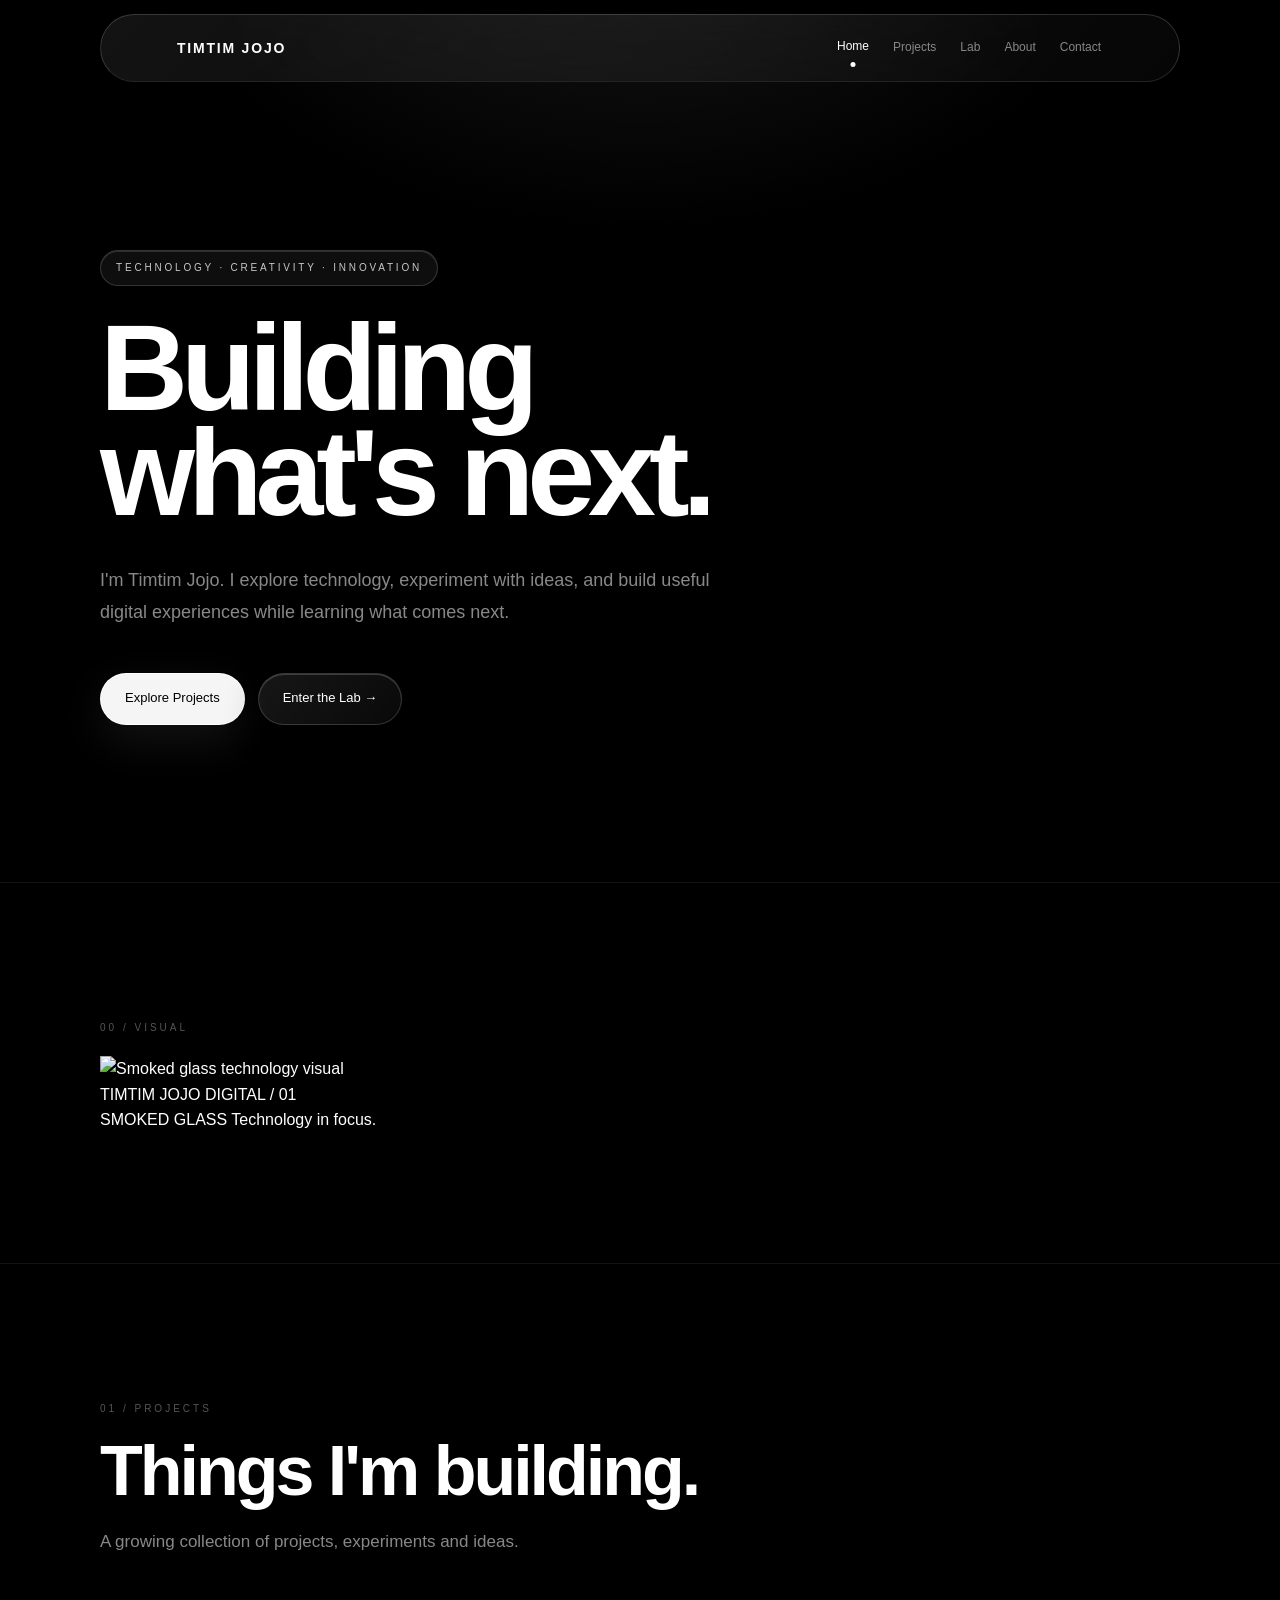
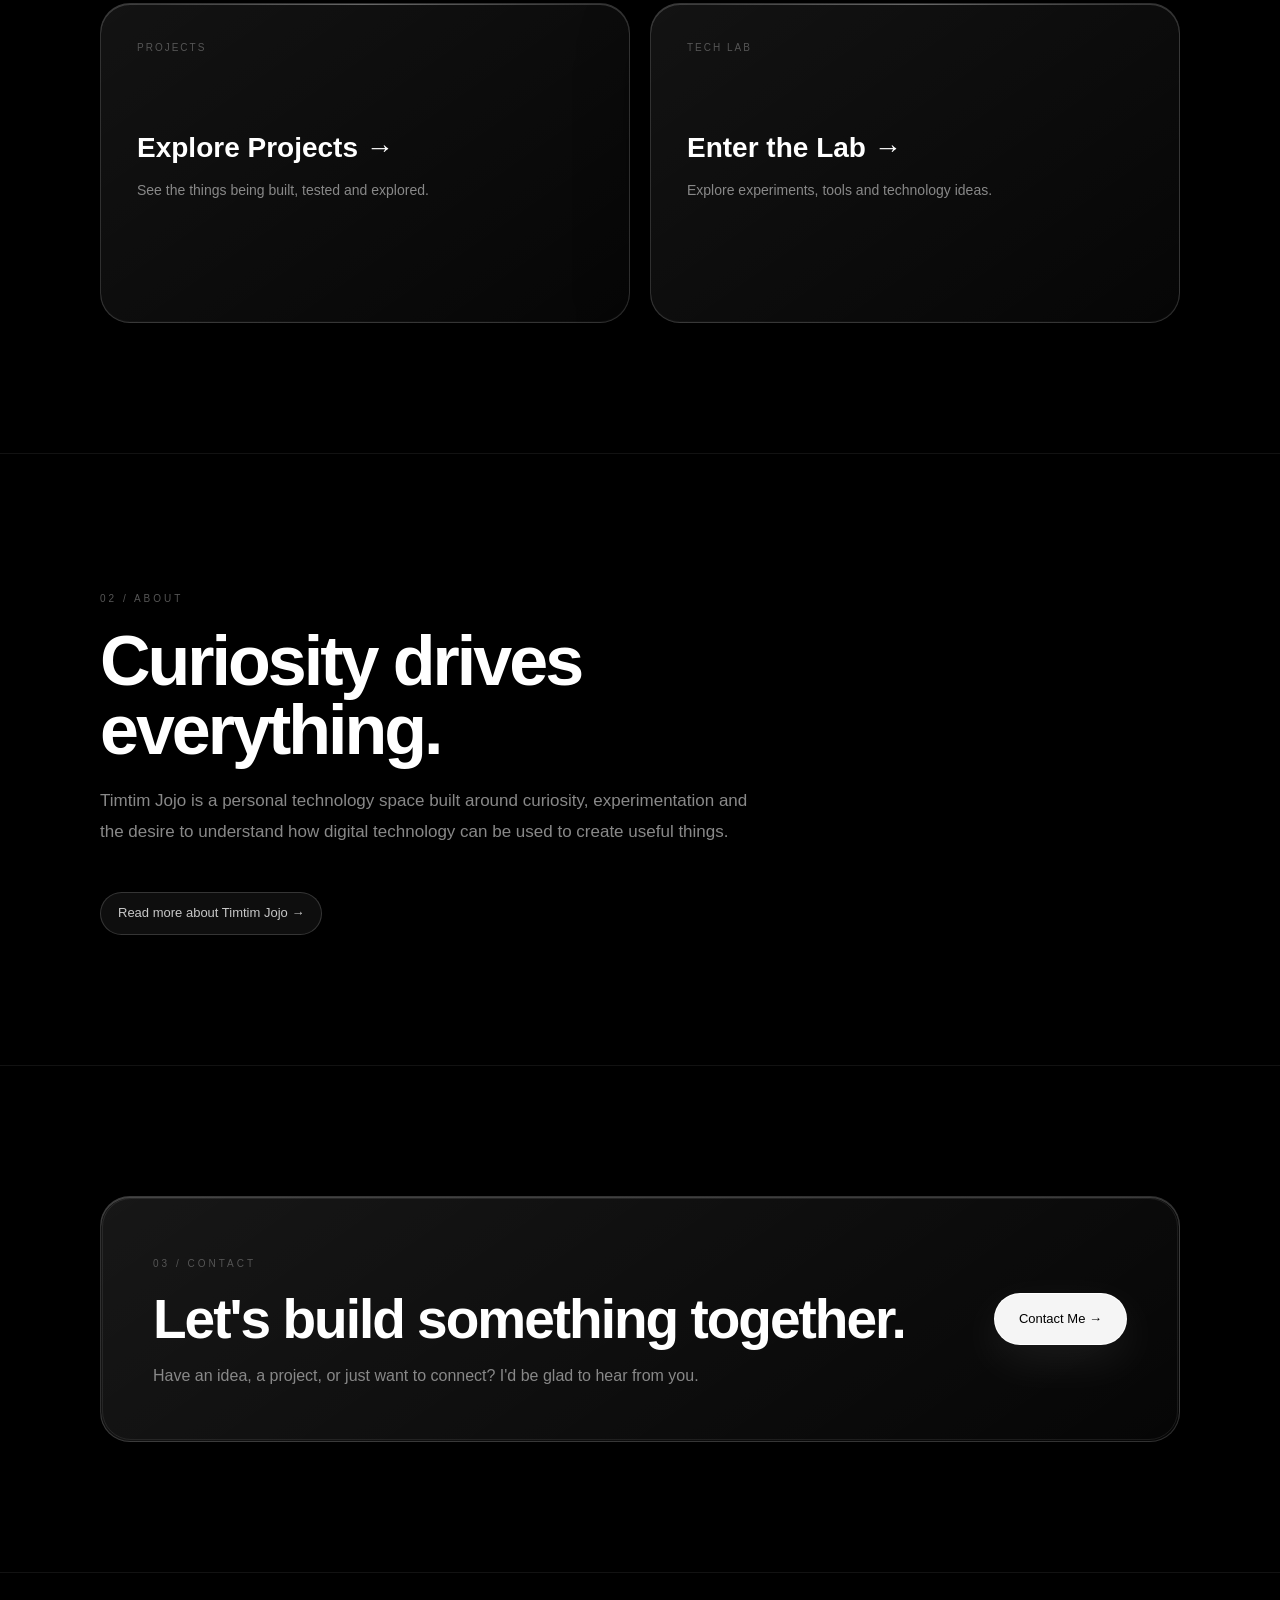
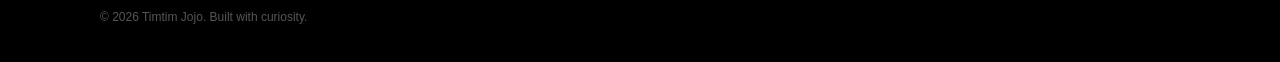
==== commit 70db0ec6: "Update index.html" ====
--- a/index.html
+++ b/index.html
@@ -21,7 +21,9 @@
 
 <body>
 
-  <!-- NAVIGATION -->
+  <!-- =====================================================
+       NAVIGATION
+       ===================================================== -->
 
   <nav class="navbar">
 
@@ -60,9 +62,16 @@
   </nav>
 
 
+  <!-- =====================================================
+       MAIN
+       ===================================================== -->
+
   <main>
 
-    <!-- HERO -->
+
+    <!-- ===================================================
+         HERO
+         =================================================== -->
 
     <section class="hero">
 
@@ -110,40 +119,65 @@
     </section>
 
 
-    <!-- CINEMATIC VISUAL -->
-
-    <section class="visual-section">
-
-      <div class="container">
-
-        <div class="cinematic-image">
-
-          <img
-            src="images/1867626.jpeg"
-            alt="Timtim Jojo cinematic architecture visual"
-            loading="lazy"
-          >
-
-          <div class="cinematic-overlay"></div>
-
-          <div class="visual-glow"></div>
-
-          <div class="cinematic-caption">
-
-            <span>01</span>
-
-            <span>THE VISION</span>
-
-          </div>
-
-        </div>
-
-      </div>
-
-    </section>
-
-
-    <!-- PROJECTS -->
+    <!-- ===================================================
+         FEATURED VISUAL
+         =================================================== -->
+
+    <section class="section visual-section">
+
+      <div class="container">
+
+        <div class="section-label">
+          00 / Visual
+        </div>
+
+        <div class="hero-visual">
+
+          <div class="hero-visual-image">
+
+            <img
+              src="images/hero-glass.jpg"
+              alt="Smoked glass technology visual"
+              loading="eager"
+              fetchpriority="high"
+            >
+
+          </div>
+
+          <div class="hero-visual-overlay">
+
+            <span>
+              TIMTIM JOJO
+            </span>
+
+            <span>
+              DIGITAL / 01
+            </span>
+
+          </div>
+
+          <div class="hero-visual-caption">
+
+            <span>
+              SMOKED GLASS
+            </span>
+
+            <span>
+              Technology in focus.
+            </span>
+
+          </div>
+
+        </div>
+
+      </div>
+
+    </section>
+
+
+    <!-- ===================================================
+         PROJECTS
+         =================================================== -->
 
     <section
       class="section"
@@ -167,6 +201,7 @@
 
         <div class="grid">
 
+
           <a
             href="projects.html"
             class="card"
@@ -176,17 +211,13 @@
               PROJECTS
             </div>
 
-            <div class="card-content">
-
-              <h3>
-                Explore Projects →
-              </h3>
-
-              <p>
-                See the things being built, tested and explored.
-              </p>
-
-            </div>
+            <h3>
+              Explore Projects →
+            </h3>
+
+            <p>
+              See the things being built, tested and explored.
+            </p>
 
           </a>
 
@@ -200,28 +231,27 @@
               TECH LAB
             </div>
 
-            <div class="card-content">
-
-              <h3>
-                Enter the Lab →
-              </h3>
-
-              <p>
-                Explore experiments, tools and technology ideas.
-              </p>
-
-            </div>
+            <h3>
+              Enter the Lab →
+            </h3>
+
+            <p>
+              Explore experiments, tools and technology ideas.
+            </p>
 
           </a>
 
-        </div>
-
-      </div>
-
-    </section>
-
-
-    <!-- ABOUT -->
+
+        </div>
+
+      </div>
+
+    </section>
+
+
+    <!-- ===================================================
+         ABOUT
+         =================================================== -->
 
     <section class="section">
 
@@ -230,6 +260,7 @@
         <div class="section-label">
           02 / About
         </div>
+
 
         <div class="about-preview">
 
@@ -257,7 +288,9 @@
     </section>
 
 
-    <!-- CONTACT -->
+    <!-- ===================================================
+         CONTACT
+         =================================================== -->
 
     <section
       class="section"
@@ -268,7 +301,7 @@
 
         <div class="contact-box">
 
-          <div class="contact-content">
+          <div>
 
             <div class="section-label">
               03 / Contact
@@ -284,6 +317,7 @@
             </p>
 
           </div>
+
 
           <a
             href="mailto:timtimjojo931@gmail.com?subject=Hello%20Timtim%20Jojo"
@@ -298,10 +332,13 @@
 
     </section>
 
+
   </main>
 
 
-  <!-- FOOTER -->
+  <!-- =====================================================
+       FOOTER
+       ===================================================== -->
 
   <footer>
 
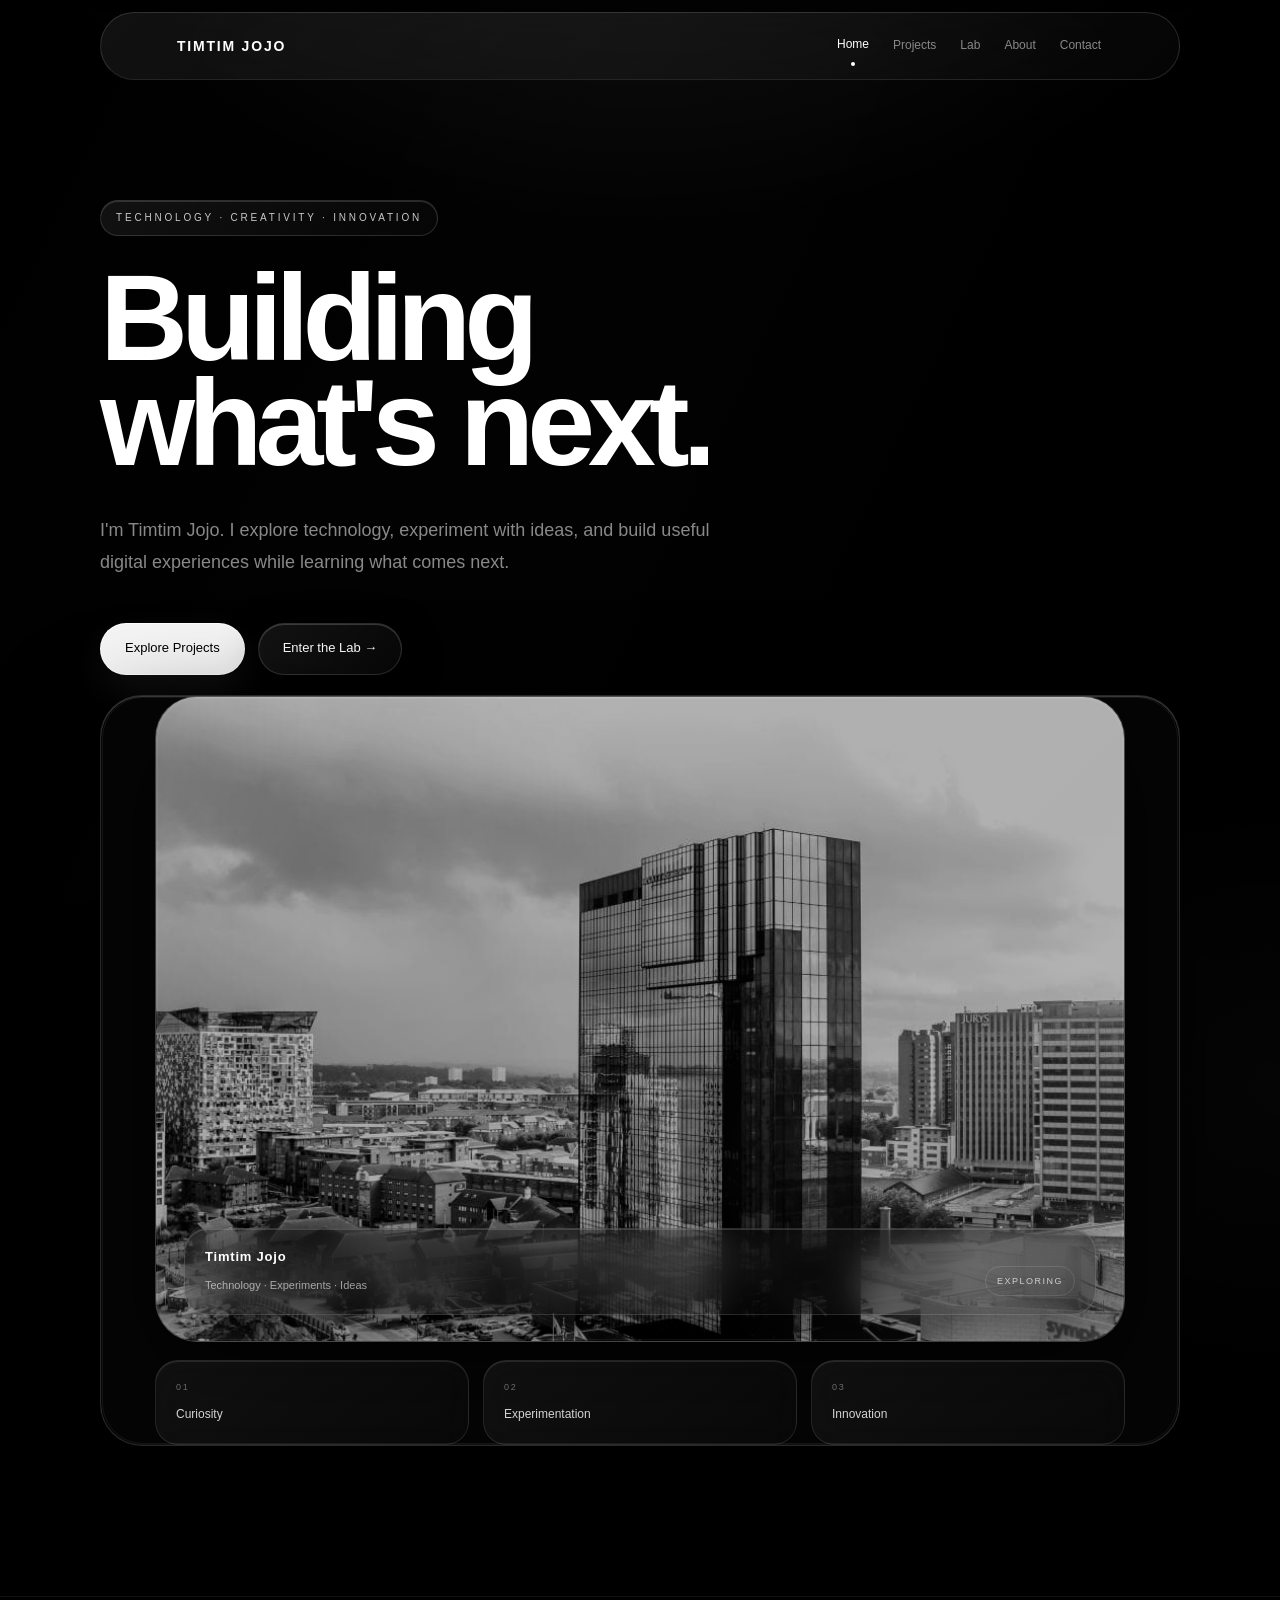
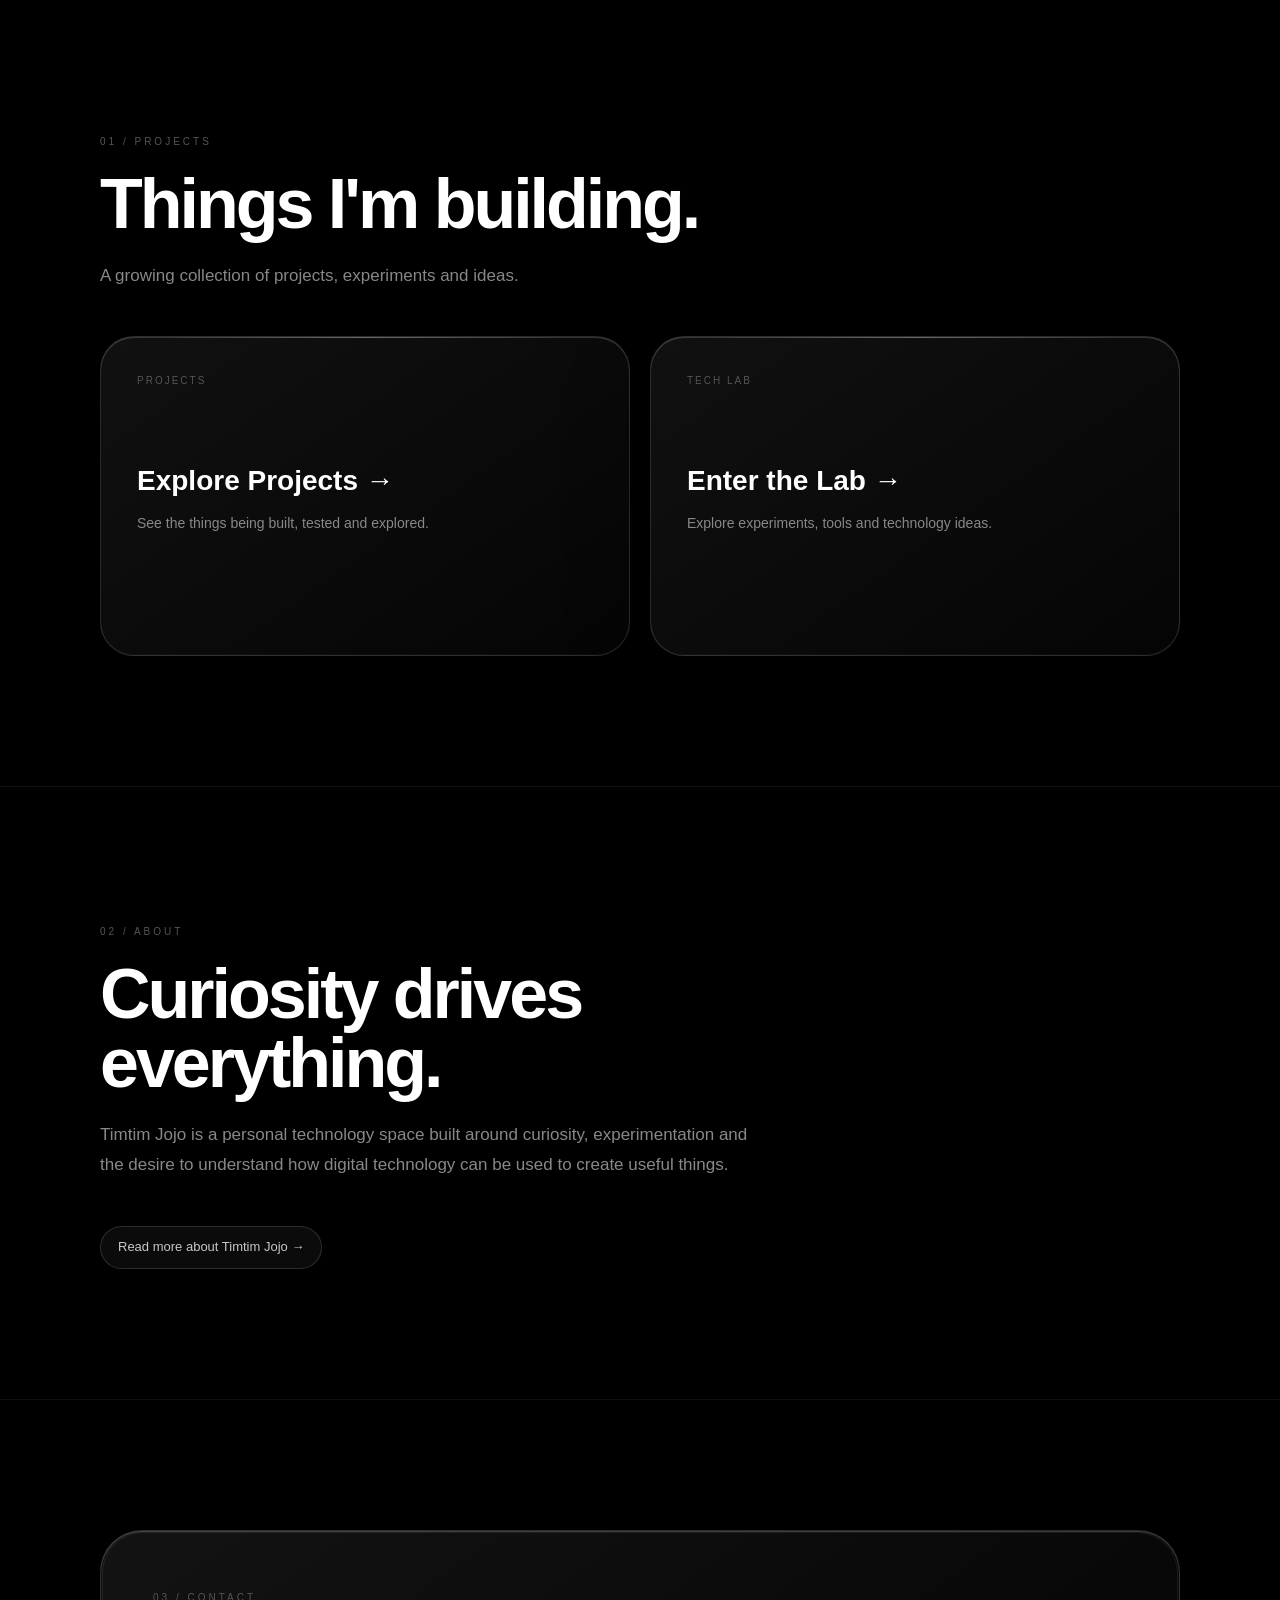
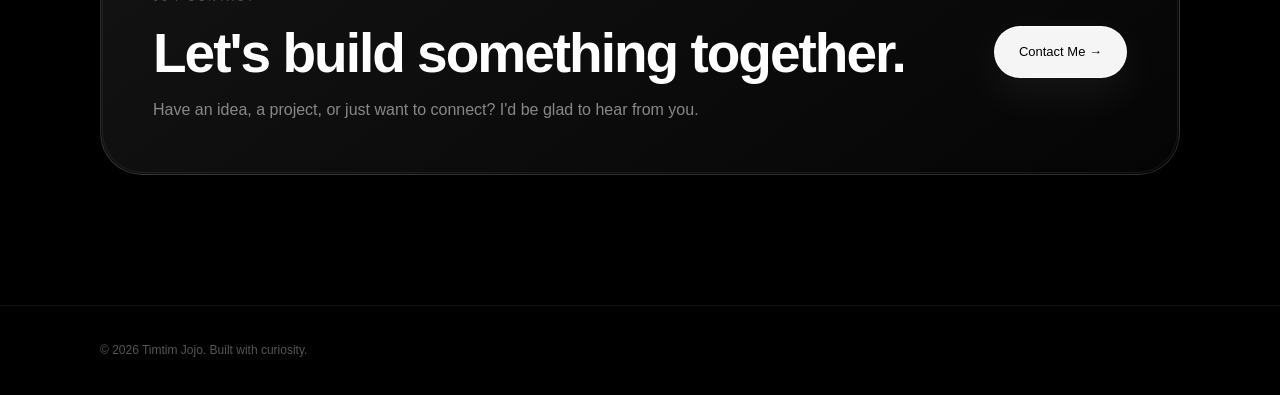
==== commit e797a815: "Update index.html" ====
--- a/index.html
+++ b/index.html
@@ -17,6 +17,357 @@
   >
 
   <link rel="stylesheet" href="css/style.css">
+
+  <style>
+    /* =====================================================
+       TIMTIM JOJO — VISUAL HOMEPAGE
+       Smoked Glass / Cinematic Display
+       ===================================================== */
+
+    .hero-visual {
+      position: relative;
+      width: 100%;
+      max-width: 1080px;
+      margin: 20px auto 0;
+      padding: 0 5%;
+    }
+
+    .glass-display {
+      position: relative;
+      overflow: hidden;
+      width: 100%;
+      min-height: 420px;
+
+      border: 1px solid rgba(255,255,255,.18);
+      border-radius: 42px;
+
+      background:
+        linear-gradient(
+          135deg,
+          rgba(255,255,255,.12),
+          rgba(255,255,255,.025)
+        );
+
+      box-shadow:
+        inset 0 1px 0 rgba(255,255,255,.3),
+        inset 0 -1px 0 rgba(255,255,255,.04),
+        0 35px 100px rgba(0,0,0,.65);
+
+      backdrop-filter: blur(22px) saturate(120%);
+      -webkit-backdrop-filter: blur(22px) saturate(120%);
+
+      transform: translateZ(0);
+    }
+
+    .glass-display::before {
+      content: "";
+      position: absolute;
+      inset: 0;
+      z-index: 2;
+      pointer-events: none;
+
+      background:
+        linear-gradient(
+          120deg,
+          rgba(255,255,255,.18),
+          transparent 18%,
+          transparent 70%,
+          rgba(255,255,255,.04)
+        );
+
+      opacity: .7;
+    }
+
+    .glass-display::after {
+      content: "";
+      position: absolute;
+      z-index: 3;
+      inset: 1px;
+
+      border: 1px solid rgba(255,255,255,.07);
+      border-radius: 41px;
+
+      pointer-events: none;
+    }
+
+    .hero-image {
+      display: block;
+      width: 100%;
+      height: 100%;
+      min-height: 420px;
+
+      object-fit: cover;
+
+      opacity: .88;
+
+      filter:
+        contrast(1.08)
+        brightness(.78)
+        saturate(.82);
+
+      transform: scale(1.015);
+
+      transition:
+        transform 1.4s cubic-bezier(.16,1,.3,1),
+        filter 1s ease,
+        opacity 1s ease;
+    }
+
+    .glass-display:hover .hero-image {
+      transform: scale(1.045);
+
+      filter:
+        contrast(1.1)
+        brightness(.84)
+        saturate(.92);
+
+      opacity: .96;
+    }
+
+    .smoke-layer {
+      position: absolute;
+      z-index: 1;
+      inset: 0;
+
+      pointer-events: none;
+
+      background:
+        radial-gradient(
+          circle at 20% 20%,
+          rgba(255,255,255,.12),
+          transparent 28%
+        ),
+        radial-gradient(
+          circle at 85% 75%,
+          rgba(255,255,255,.08),
+          transparent 30%
+        ),
+        linear-gradient(
+          115deg,
+          rgba(0,0,0,.25),
+          rgba(0,0,0,.04),
+          rgba(0,0,0,.4)
+        );
+
+      mix-blend-mode: screen;
+      opacity: .45;
+    }
+
+    .glass-caption {
+      position: absolute;
+      z-index: 5;
+
+      left: 28px;
+      right: 28px;
+      bottom: 26px;
+
+      display: flex;
+      align-items: flex-end;
+      justify-content: space-between;
+      gap: 20px;
+
+      padding: 18px 20px;
+
+      border: 1px solid rgba(255,255,255,.13);
+      border-radius: 24px;
+
+      background:
+        rgba(0,0,0,.28);
+
+      backdrop-filter: blur(20px);
+      -webkit-backdrop-filter: blur(20px);
+
+      box-shadow:
+        inset 0 1px 0 rgba(255,255,255,.15),
+        0 15px 40px rgba(0,0,0,.35);
+    }
+
+    .glass-caption strong {
+      display: block;
+
+      margin-bottom: 3px;
+
+      color: #fff;
+
+      font-size: 13px;
+      letter-spacing: .8px;
+    }
+
+    .glass-caption span {
+      color: rgba(255,255,255,.58);
+
+      font-size: 11px;
+    }
+
+    .display-status {
+      flex-shrink: 0;
+
+      padding: 7px 11px;
+
+      border: 1px solid rgba(255,255,255,.12);
+      border-radius: 999px;
+
+      color: rgba(255,255,255,.7);
+
+      font-size: 9px;
+      letter-spacing: 1.5px;
+      text-transform: uppercase;
+    }
+
+    /* =====================================================
+       VISUAL FEATURE STRIP
+       ===================================================== */
+
+    .visual-strip {
+      display: grid;
+
+      grid-template-columns:
+        repeat(3, minmax(0, 1fr));
+
+      gap: 14px;
+
+      margin-top: 18px;
+    }
+
+    .visual-chip {
+      padding: 19px 20px;
+
+      border: 1px solid rgba(255,255,255,.1);
+      border-radius: 23px;
+
+      background:
+        linear-gradient(
+          145deg,
+          rgba(255,255,255,.055),
+          rgba(255,255,255,.018)
+        );
+
+      backdrop-filter: blur(18px);
+      -webkit-backdrop-filter: blur(18px);
+
+      box-shadow:
+        inset 0 1px 0 rgba(255,255,255,.1);
+
+      transition:
+        transform .55s cubic-bezier(.16,1,.3,1),
+        border-color .4s ease,
+        background .4s ease;
+    }
+
+    .visual-chip:hover {
+      transform: translateY(-5px);
+
+      border-color:
+        rgba(255,255,255,.22);
+
+      background:
+        rgba(255,255,255,.08);
+    }
+
+    .visual-chip small {
+      display: block;
+
+      margin-bottom: 5px;
+
+      color: rgba(255,255,255,.38);
+
+      font-size: 9px;
+      letter-spacing: 1.8px;
+      text-transform: uppercase;
+    }
+
+    .visual-chip span {
+      color: rgba(255,255,255,.82);
+
+      font-size: 12px;
+    }
+
+    /* =====================================================
+       MOBILE VISUAL POLISH
+       ===================================================== */
+
+    @media (max-width: 760px) {
+
+      .hero-visual {
+        padding: 0;
+        margin-top: 10px;
+      }
+
+      .glass-display {
+        min-height: 330px;
+        border-radius: 31px;
+      }
+
+      .hero-image {
+        min-height: 330px;
+      }
+
+      .glass-display::after {
+        border-radius: 30px;
+      }
+
+      .glass-caption {
+        left: 15px;
+        right: 15px;
+        bottom: 15px;
+
+        padding: 14px 15px;
+
+        border-radius: 19px;
+      }
+
+      .visual-strip {
+        grid-template-columns: 1fr;
+        gap: 10px;
+      }
+
+      .visual-chip {
+        padding: 16px 18px;
+        border-radius: 19px;
+      }
+    }
+
+    @media (max-width: 500px) {
+
+      .glass-display {
+        min-height: 280px;
+        border-radius: 27px;
+      }
+
+      .hero-image {
+        min-height: 280px;
+      }
+
+      .glass-display::after {
+        border-radius: 26px;
+      }
+
+      .glass-caption {
+        padding: 12px 13px;
+      }
+
+      .glass-caption strong {
+        font-size: 11px;
+      }
+
+      .glass-caption span {
+        font-size: 9px;
+      }
+
+      .display-status {
+        padding: 6px 8px;
+        font-size: 8px;
+      }
+    }
+
+    @media (prefers-reduced-motion: reduce) {
+
+      .hero-image,
+      .visual-chip {
+        transition: none;
+      }
+    }
+  </style>
 </head>
 
 <body>
@@ -67,7 +418,6 @@
        ===================================================== -->
 
   <main>
-
 
     <!-- ===================================================
          HERO
@@ -114,70 +464,72 @@
 
         </div>
 
+
+        <!-- =================================================
+             CINEMATIC GLASS DISPLAY
+             ================================================= -->
+
+        <div class="hero-visual">
+
+          <div class="glass-display">
+
+            <img
+              src="images/1867626.jpeg"
+              alt="Timtim Jojo visual"
+              class="hero-image"
+              loading="eager"
+            >
+
+            <div class="smoke-layer"></div>
+
+            <div class="glass-caption">
+
+              <div>
+                <strong>Timtim Jojo</strong>
+
+                <span>
+                  Technology · Experiments · Ideas
+                </span>
+              </div>
+
+              <div class="display-status">
+                Exploring
+              </div>
+
+            </div>
+
+          </div>
+
+
+          <div class="visual-strip">
+
+            <div class="visual-chip">
+              <small>01</small>
+              <span>Curiosity</span>
+            </div>
+
+            <div class="visual-chip">
+              <small>02</small>
+              <span>Experimentation</span>
+            </div>
+
+            <div class="visual-chip">
+              <small>03</small>
+              <span>Innovation</span>
+            </div>
+
+          </div>
+
+        </div>
+
       </div>
 
     </section>
 
 
-    <!-- ===================================================
-         FEATURED VISUAL
-         =================================================== -->
-
-    <section class="section visual-section">
-
-      <div class="container">
-
-        <div class="section-label">
-          00 / Visual
-        </div>
-
-        <div class="hero-visual">
-
-          <div class="hero-visual-image">
-
-            <img
-              src="images/hero-glass.jpg"
-              alt="Smoked glass technology visual"
-              loading="eager"
-              fetchpriority="high"
-            >
-
-          </div>
-
-          <div class="hero-visual-overlay">
-
-            <span>
-              TIMTIM JOJO
-            </span>
-
-            <span>
-              DIGITAL / 01
-            </span>
-
-          </div>
-
-          <div class="hero-visual-caption">
-
-            <span>
-              SMOKED GLASS
-            </span>
-
-            <span>
-              Technology in focus.
-            </span>
-
-          </div>
-
-        </div>
-
-      </div>
-
-    </section>
-
-
-    <!-- ===================================================
+    <!-- =====================================================
          PROJECTS
-         =================================================== -->
+         ===================================================== -->
 
     <section
       class="section"
@@ -198,9 +550,7 @@
           A growing collection of projects, experiments and ideas.
         </p>
 
-
         <div class="grid">
-
 
           <a
             href="projects.html"
@@ -241,7 +591,6 @@
 
           </a>
 
-
         </div>
 
       </div>
@@ -249,9 +598,9 @@
     </section>
 
 
-    <!-- ===================================================
+    <!-- =====================================================
          ABOUT
-         =================================================== -->
+         ===================================================== -->
 
     <section class="section">
 
@@ -260,7 +609,6 @@
         <div class="section-label">
           02 / About
         </div>
-
 
         <div class="about-preview">
 
@@ -288,9 +636,9 @@
     </section>
 
 
-    <!-- ===================================================
+    <!-- =====================================================
          CONTACT
-         =================================================== -->
+         ===================================================== -->
 
     <section
       class="section"
@@ -317,7 +665,6 @@
             </p>
 
           </div>
-
 
           <a
             href="mailto:timtimjojo931@gmail.com?subject=Hello%20Timtim%20Jojo"
@@ -332,7 +679,6 @@
 
     </section>
 
-
   </main>
 
 
--- a/css/style.css
+++ b/css/style.css
@@ -1,3 +1,9 @@
+/* =========================================================
+   TIMTIM JOJO
+   Premium Black / White Smoked Glass System
+   Mobile-first visual polish
+   ========================================================= */
+
 * {
   margin: 0;
   padding: 0;
@@ -6,6 +12,7 @@
 
 :root {
   --black: #000;
+  --black-soft: #080808;
   --white: #fff;
 
   --gray-1: #f5f5f5;
@@ -13,18 +20,31 @@
   --gray-3: #888;
   --gray-4: #555;
 
-  --glass: rgba(255, 255, 255, 0.055);
-  --glass-strong: rgba(255, 255, 255, 0.09);
-
-  --glass-border: rgba(255, 255, 255, 0.16);
-  --glass-highlight: rgba(255, 255, 255, 0.25);
-
-  --radius: 30px;
+  /* Smoked glass */
+  --glass: rgba(255, 255, 255, 0.045);
+  --glass-soft: rgba(255, 255, 255, 0.025);
+  --glass-strong: rgba(255, 255, 255, 0.075);
+
+  --glass-border: rgba(255, 255, 255, 0.14);
+  --glass-border-soft: rgba(255, 255, 255, 0.08);
+
+  --glass-highlight: rgba(255, 255, 255, 0.22);
+
+  /* Shape system */
+  --radius-xl: 42px;
+  --radius-lg: 34px;
+  --radius-md: 28px;
   --pill: 999px;
 
+  /* Motion */
   --smooth: cubic-bezier(0.22, 1, 0.36, 1);
   --premium: cubic-bezier(0.16, 1, 0.3, 1);
 }
+
+
+/* =========================================================
+   BASE
+   ========================================================= */
 
 html {
   background: var(--black);
@@ -49,14 +69,40 @@
 
   background:
     radial-gradient(
-      700px 450px at 50% -100px,
-      rgba(255,255,255,0.09),
+      900px 600px at 50% -180px,
+      rgba(255, 255, 255, 0.075),
+      transparent 70%
+    ),
+    radial-gradient(
+      600px 500px at 100% 30%,
+      rgba(255, 255, 255, 0.025),
       transparent 70%
     ),
     #000;
 
   animation:
-    pageIn 1s var(--smooth) both;
+    pageIn 0.9s var(--smooth) both;
+}
+
+body::before {
+  content: "";
+
+  position: fixed;
+  inset: 0;
+
+  pointer-events: none;
+
+  background:
+    linear-gradient(
+      115deg,
+      transparent 0%,
+      rgba(255, 255, 255, 0.012) 45%,
+      transparent 70%
+    );
+
+  opacity: 0.8;
+
+  z-index: -1;
 }
 
 a {
@@ -81,11 +127,10 @@
 
 
 /* =========================================================
-   PAGE
+   PAGE MOTION
    ========================================================= */
 
 @keyframes pageIn {
-
   from {
     opacity: 0;
   }
@@ -93,7 +138,6 @@
   to {
     opacity: 1;
   }
-
 }
 
 
@@ -103,70 +147,76 @@
 
 .navbar {
   position: sticky;
-  top: 14px;
+
+  top: 12px;
 
   z-index: 1000;
 
   width: min(1080px, 94%);
 
-  margin: 14px auto 0;
-
-  border: 1px solid var(--glass-border);
-
-  border-radius: var(--pill);
+  margin:
+    12px auto 0;
+
+  border:
+    1px solid var(--glass-border);
+
+  border-radius:
+    var(--pill);
 
   background:
     linear-gradient(
       135deg,
-      rgba(255,255,255,0.075),
-      rgba(255,255,255,0.025)
+      rgba(255, 255, 255, 0.065),
+      rgba(255, 255, 255, 0.018)
     );
 
   backdrop-filter:
-    blur(28px)
-    saturate(120%);
+    blur(30px)
+    saturate(135%);
 
   -webkit-backdrop-filter:
-    blur(28px)
-    saturate(120%);
+    blur(30px)
+    saturate(135%);
 
   box-shadow:
     inset 0 1px 0 var(--glass-highlight),
-    0 18px 60px rgba(0,0,0,0.55);
+    0 18px 70px rgba(0, 0, 0, 0.55);
 
   transition:
     background 0.5s ease,
     border-color 0.5s ease,
-    box-shadow 0.5s ease,
-    transform 0.5s var(--smooth);
+    box-shadow 0.6s var(--smooth),
+    transform 0.6s var(--smooth);
 }
 
 .navbar:hover {
+  border-color:
+    rgba(255, 255, 255, 0.22);
+
   background:
     linear-gradient(
       135deg,
-      rgba(255,255,255,0.095),
-      rgba(255,255,255,0.035)
+      rgba(255, 255, 255, 0.085),
+      rgba(255, 255, 255, 0.025)
     );
 
-  border-color:
-    rgba(255,255,255,0.22);
-
   box-shadow:
-    inset 0 1px 0 rgba(255,255,255,0.3),
-    0 22px 70px rgba(0,0,0,0.6);
+    inset 0 1px 0 rgba(255, 255, 255, 0.3),
+    0 25px 90px rgba(0, 0, 0, 0.65);
 }
 
 .nav-inner {
   min-height: 66px;
 
   display: flex;
+
   align-items: center;
   justify-content: space-between;
 
-  padding: 0 22px;
-
   gap: 20px;
+
+  padding:
+    0 22px;
 }
 
 .logo {
@@ -183,34 +233,42 @@
 }
 
 .logo:hover {
-  opacity: 0.7;
-  transform: translateX(4px);
+  opacity: 0.72;
+  transform: translateX(3px);
 }
 
 .nav-links {
   display: flex;
+
   align-items: center;
+
   gap: 20px;
 }
 
 .nav-links a {
   position: relative;
 
-  padding: 8px 2px;
-
-  color: var(--gray-3);
-
-  font-size: 12px;
+  padding:
+    8px 2px;
+
+  color:
+    var(--gray-3);
+
+  font-size:
+    12px;
 
   transition:
     color 0.35s ease,
-    transform 0.4s var(--smooth);
+    transform 0.45s var(--smooth);
 }
 
 .nav-links a:hover,
 .nav-links a.active {
-  color: var(--white);
-  transform: translateY(-1px);
+  color:
+    var(--white);
+
+  transform:
+    translateY(-1px);
 }
 
 .nav-links a::after {
@@ -219,14 +277,16 @@
   position: absolute;
 
   left: 50%;
-  bottom: -2px;
-
-  width: 5px;
-  height: 5px;
-
-  border-radius: 50%;
-
-  background: white;
+  bottom: -3px;
+
+  width: 4px;
+  height: 4px;
+
+  border-radius:
+    50%;
+
+  background:
+    #fff;
 
   opacity: 0;
 
@@ -254,24 +314,27 @@
    ========================================================= */
 
 .hero {
-  min-height: calc(100vh - 100px);
-
-  display: flex;
-  align-items: center;
+  min-height:
+    calc(100vh - 100px);
+
+  display:
+    flex;
+
+  align-items:
+    center;
 
   padding:
-    120px
-    0
-    110px;
+    120px 0 150px;
 }
 
 .hero-content {
-  max-width: 850px;
+  max-width:
+    850px;
 
   animation:
     heroReveal
-    1.2s
-    0.1s
+    1.15s
+    0.08s
     var(--premium)
     both;
 }
@@ -282,8 +345,8 @@
     opacity: 0;
 
     transform:
-      translateY(70px)
-      scale(0.97);
+      translateY(55px)
+      scale(0.975);
   }
 
   to {
@@ -297,35 +360,51 @@
 }
 
 .eyebrow {
-  display: inline-flex;
-  align-items: center;
+  display:
+    inline-flex;
+
+  align-items:
+    center;
 
   padding:
-    9px
-    15px;
-
-  margin-bottom: 30px;
-
-  border: 1px solid var(--glass-border);
-
-  border-radius: var(--pill);
-
-  background: var(--glass);
-
-  backdrop-filter: blur(18px);
-
-  -webkit-backdrop-filter: blur(18px);
-
-  color: var(--gray-2);
-
-  font-size: 10px;
-
-  text-transform: uppercase;
-
-  letter-spacing: 2.8px;
+    9px 15px;
+
+  margin-bottom:
+    30px;
+
+  border:
+    1px solid var(--glass-border);
+
+  border-radius:
+    var(--pill);
+
+  background:
+    linear-gradient(
+      135deg,
+      rgba(255, 255, 255, 0.07),
+      rgba(255, 255, 255, 0.02)
+    );
+
+  backdrop-filter:
+    blur(20px);
+
+  -webkit-backdrop-filter:
+    blur(20px);
+
+  color:
+    var(--gray-2);
+
+  font-size:
+    10px;
+
+  text-transform:
+    uppercase;
+
+  letter-spacing:
+    2.8px;
 
   box-shadow:
-    inset 0 1px 0 rgba(255,255,255,0.12);
+    inset 0 1px 0 rgba(255, 255, 255, 0.14);
 
   transition:
     transform 0.5s var(--smooth),
@@ -334,35 +413,48 @@
 }
 
 .eyebrow:hover {
-  transform: translateY(-3px);
-
-  background: var(--glass-strong);
+  transform:
+    translateY(-3px);
+
+  background:
+    rgba(255, 255, 255, 0.075);
 
   border-color:
-    rgba(255,255,255,0.25);
+    rgba(255, 255, 255, 0.24);
 }
 
 .hero h1 {
+  max-width:
+    1000px;
+
   font-size:
     clamp(58px, 11vw, 122px);
 
-  line-height: 0.86;
-
-  letter-spacing: -7px;
-
-  margin-bottom: 38px;
+  line-height:
+    0.86;
+
+  letter-spacing:
+    -7px;
+
+  margin-bottom:
+    38px;
 }
 
 .hero-text {
-  max-width: 650px;
-
-  margin-bottom: 44px;
-
-  color: var(--gray-3);
-
-  font-size: 18px;
-
-  line-height: 1.8;
+  max-width:
+    650px;
+
+  margin-bottom:
+    44px;
+
+  color:
+    var(--gray-3);
+
+  font-size:
+    18px;
+
+  line-height:
+    1.8;
 }
 
 
@@ -371,50 +463,66 @@
    ========================================================= */
 
 .buttons {
-  display: flex;
-  flex-wrap: wrap;
-
-  gap: 13px;
+  display:
+    flex;
+
+  flex-wrap:
+    wrap;
+
+  gap:
+    13px;
 }
 
 .button {
-  position: relative;
-
-  display: inline-flex;
-  align-items: center;
-  justify-content: center;
-
-  min-height: 52px;
+  position:
+    relative;
+
+  display:
+    inline-flex;
+
+  align-items:
+    center;
+
+  justify-content:
+    center;
+
+  min-height:
+    52px;
 
   padding:
-    0
-    24px;
+    0 24px;
+
+  overflow:
+    hidden;
 
   border:
     1px solid var(--glass-border);
 
-  border-radius: var(--pill);
+  border-radius:
+    var(--pill);
 
   background:
     linear-gradient(
       135deg,
-      rgba(255,255,255,0.09),
-      rgba(255,255,255,0.035)
+      rgba(255, 255, 255, 0.075),
+      rgba(255, 255, 255, 0.025)
     );
 
-  backdrop-filter: blur(20px);
-
-  -webkit-backdrop-filter: blur(20px);
-
-  color: var(--white);
-
-  font-size: 13px;
-
-  overflow: hidden;
+  backdrop-filter:
+    blur(20px);
+
+  -webkit-backdrop-filter:
+    blur(20px);
+
+  color:
+    var(--white);
+
+  font-size:
+    13px;
 
   box-shadow:
-    inset 0 1px 0 rgba(255,255,255,0.18),
-    0 12px 35px rgba(0,0,0,0.3);
+    inset 0 1px 0 rgba(255, 255, 255, 0.18),
+    0 12px 40px rgba(0, 0, 0, 0.35);
 
   transition:
     transform 0.55s var(--smooth),
@@ -424,21 +532,25 @@
 }
 
 .button::before {
-  content: "";
-
-  position: absolute;
-
-  inset: 0;
+  content:
+    "";
+
+  position:
+    absolute;
+
+  inset:
+    0;
 
   background:
     linear-gradient(
       110deg,
-      transparent 25%,
-      rgba(255,255,255,0.25) 50%,
-      transparent 75%
+      transparent 20%,
+      rgba(255, 255, 255, 0.22) 50%,
+      transparent 80%
     );
 
-  transform: translateX(-120%);
+  transform:
+    translateX(-120%);
 
   transition:
     transform 0.8s var(--premium);
@@ -450,212 +562,46 @@
     scale(1.025);
 
   border-color:
-    rgba(255,255,255,0.35);
-
-  background:
-    rgba(255,255,255,0.12);
+    rgba(255, 255, 255, 0.35);
+
+  background:
+    rgba(255, 255, 255, 0.105);
 
   box-shadow:
-    inset 0 1px 0 rgba(255,255,255,0.28),
-    0 20px 50px rgba(0,0,0,0.5);
+    inset 0 1px 0 rgba(255, 255, 255, 0.27),
+    0 22px 55px rgba(0, 0, 0, 0.55);
 }
 
 .button:hover::before {
-  transform: translateX(120%);
+  transform:
+    translateX(120%);
 }
 
 .button:active {
-  transform: scale(0.97);
+  transform:
+    scale(0.97);
 }
 
 .button.primary {
   background:
-    rgba(255,255,255,0.96);
-
-  color: #000;
+    rgba(255, 255, 255, 0.96);
+
+  color:
+    #000;
 
   border-color:
-    rgba(255,255,255,0.96);
+    rgba(255, 255, 255, 0.96);
 
   box-shadow:
-    0 15px 45px rgba(255,255,255,0.08);
+    0 15px 45px rgba(255, 255, 255, 0.07);
 }
 
 .button.primary:hover {
-  background: #fff;
+  background:
+    #fff;
 
   box-shadow:
-    0 20px 55px rgba(255,255,255,0.12);
-}
-
-
-/* =========================================================
-   CINEMATIC VISUAL
-   ========================================================= */
-
-.visual-section {
-  padding:
-    0
-    0
-    130px;
-}
-
-.cinematic-image {
-  position: relative;
-
-  width: 100%;
-  height: 620px;
-
-  overflow: hidden;
-
-  border:
-    1px solid var(--glass-border);
-
-  border-radius: 38px;
-
-  background: #080808;
-
-  isolation: isolate;
-
-  box-shadow:
-    inset 0 1px 0 rgba(255,255,255,0.18),
-    0 30px 100px rgba(0,0,0,0.65);
-
-  animation:
-    cinematicReveal
-    1.2s
-    0.25s
-    var(--premium)
-    both;
-}
-
-@keyframes cinematicReveal {
-
-  from {
-    opacity: 0;
-
-    transform:
-      translateY(55px)
-      scale(0.975);
-  }
-
-  to {
-    opacity: 1;
-
-    transform:
-      translateY(0)
-      scale(1);
-  }
-
-}
-
-.cinematic-image img {
-  width: 100%;
-  height: 100%;
-
-  object-fit: cover;
-
-  filter:
-    grayscale(100%)
-    contrast(1.05)
-    brightness(0.82);
-
-  transform: scale(1.015);
-
-  transition:
-    transform 1.8s var(--premium),
-    filter 1.2s ease;
-}
-
-.cinematic-image:hover img {
-  transform: scale(1.055);
-
-  filter:
-    grayscale(100%)
-    contrast(1.08)
-    brightness(0.9);
-}
-
-.cinematic-overlay {
-  position: absolute;
-
-  inset: 0;
-
-  z-index: 1;
-
-  background:
-    linear-gradient(
-      180deg,
-      rgba(0,0,0,0.04),
-      rgba(0,0,0,0.10) 40%,
-      rgba(0,0,0,0.78)
-    );
-
-  pointer-events: none;
-}
-
-.visual-glow {
-  position: absolute;
-
-  width: 420px;
-  height: 420px;
-
-  right: -180px;
-  top: -180px;
-
-  z-index: 1;
-
-  border-radius: 50%;
-
-  background:
-    rgba(255,255,255,0.08);
-
-  filter: blur(60px);
-
-  opacity: 0.45;
-
-  pointer-events: none;
-}
-
-.cinematic-image::after {
-  content: "";
-
-  position: absolute;
-
-  inset: 1px;
-
-  z-index: 2;
-
-  border:
-    1px solid rgba(255,255,255,0.08);
-
-  border-radius: 37px;
-
-  pointer-events: none;
-}
-
-.cinematic-caption {
-  position: absolute;
-
-  left: 30px;
-  right: 30px;
-  bottom: 26px;
-
-  z-index: 3;
-
-  display: flex;
-
-  align-items: center;
-  justify-content: space-between;
-
-  color:
-    rgba(255,255,255,0.76);
-
-  font-size: 10px;
-
-  letter-spacing: 3px;
-
-  text-transform: uppercase;
+    0 22px 60px rgba(255, 255, 255, 0.12);
 }
 
 
@@ -664,79 +610,323 @@
    ========================================================= */
 
 .section {
-  position: relative;
+  position:
+    relative;
 
   padding:
-    130px
+    130px 0;
+
+  border-top:
+    1px solid rgba(255, 255, 255, 0.065);
+}
+
+.section::before {
+  content:
+    "";
+
+  position:
+    absolute;
+
+  top:
+    -1px;
+
+  left:
     0;
 
-  border-top:
-    1px solid rgba(255,255,255,0.07);
-}
-
-.section::before {
-  content: "";
-
-  position: absolute;
-
-  top: -1px;
-  left: 0;
-
-  width: 160px;
-  height: 1px;
-
-  background:
-    rgba(255,255,255,0.35);
-
-  transform: scaleX(0);
-
-  transform-origin: left;
+  width:
+    180px;
+
+  height:
+    1px;
+
+  background:
+    linear-gradient(
+      90deg,
+      rgba(255,255,255,0.5),
+      transparent
+    );
+
+  transform:
+    scaleX(0);
+
+  transform-origin:
+    left;
 
   transition:
     transform 1s var(--premium);
 }
 
 .section:hover::before {
-  transform: scaleX(1);
+  transform:
+    scaleX(1);
 }
 
 .section-label {
-  display: inline-block;
-
-  margin-bottom: 20px;
-
-  color: var(--gray-4);
-
-  font-size: 10px;
-
-  letter-spacing: 3px;
-
-  text-transform: uppercase;
+  display:
+    inline-block;
+
+  margin-bottom:
+    20px;
+
+  color:
+    var(--gray-4);
+
+  font-size:
+    10px;
+
+  letter-spacing:
+    3px;
+
+  text-transform:
+    uppercase;
 }
 
 .section-title {
-  max-width: 800px;
-
-  margin-bottom: 22px;
+  max-width:
+    800px;
+
+  margin-bottom:
+    22px;
 
   font-size:
     clamp(38px, 6vw, 70px);
 
-  line-height: 0.98;
-
-  letter-spacing: -3px;
+  line-height:
+    0.98;
+
+  letter-spacing:
+    -3px;
 }
 
 .section-description {
-  max-width: 650px;
-
-  margin-bottom: 45px;
-
-  color: var(--gray-3);
-
-  font-size: 17px;
-
-  line-height: 1.8;
+  max-width:
+    650px;
+
+  margin-bottom:
+    45px;
+
+  color:
+    var(--gray-3);
+
+  font-size:
+    17px;
+
+  line-height:
+    1.8;
+}
+
+
+/* =========================================================
+   SMOKED GLASS HERO IMAGE
+   ========================================================= */
+
+.visual-section {
+  padding-top:
+    20px;
+}
+
+.hero-visual {
+  position:
+    relative;
+
+  min-height:
+    min(650px, 70vh);
+
+  overflow:
+    hidden;
+
+  border:
+    1px solid var(--glass-border);
+
+  border-radius:
+    var(--radius-xl);
+
+  background:
+    #050505;
+
+  box-shadow:
+    inset 0 1px 0 rgba(255,255,255,0.22),
+    inset 0 -1px 0 rgba(255,255,255,0.05),
+    0 35px 110px rgba(0,0,0,0.65);
+
+  isolation:
+    isolate;
+}
+
+.hero-visual-image {
+  position:
+    absolute;
+
+  inset:
+    0;
+
+  overflow:
+    hidden;
+}
+
+.hero-visual-image::after {
+  content:
+    "";
+
+  position:
+    absolute;
+
+  inset:
+    0;
+
+  background:
+    linear-gradient(
+      180deg,
+      rgba(0,0,0,0.05),
+      rgba(0,0,0,0.28) 60%,
+      rgba(0,0,0,0.72)
+    );
+
+  pointer-events:
+    none;
+}
+
+.hero-visual img {
+  width:
+    100%;
+
+  height:
+    100%;
+
+  object-fit:
+    cover;
+
+  object-position:
+    center;
+
+  filter:
+    contrast(1.06)
+    brightness(0.78)
+    saturate(0.15);
+
+  transform:
+    scale(1.015);
+
+  transition:
+    transform 1.4s var(--premium),
+    filter 1s ease;
+}
+
+.hero-visual:hover img {
+  transform:
+    scale(1.045);
+
+  filter:
+    contrast(1.08)
+    brightness(0.86)
+    saturate(0.2);
+}
+
+.hero-visual::before {
+  content:
+    "";
+
+  position:
+    absolute;
+
+  inset:
+    1px;
+
+  z-index:
+    3;
+
+  border:
+    1px solid rgba(255,255,255,0.07);
+
+  border-radius:
+    calc(var(--radius-xl) - 1px);
+
+  pointer-events:
+    none;
+}
+
+.hero-visual-overlay {
+  position:
+    absolute;
+
+  top:
+    25px;
+
+  left:
+    28px;
+
+  right:
+    28px;
+
+  z-index:
+    5;
+
+  display:
+    flex;
+
+  justify-content:
+    space-between;
+
+  color:
+    rgba(255,255,255,0.72);
+
+  font-size:
+    9px;
+
+  letter-spacing:
+    2.5px;
+}
+
+.hero-visual-caption {
+  position:
+    absolute;
+
+  left:
+    30px;
+
+  right:
+    30px;
+
+  bottom:
+    28px;
+
+  z-index:
+    5;
+
+  display:
+    flex;
+
+  align-items:
+    flex-end;
+
+  justify-content:
+    space-between;
+
+  gap:
+    20px;
+
+  color:
+    rgba(255,255,255,0.7);
+
+  font-size:
+    11px;
+
+  letter-spacing:
+    2px;
+
+  text-transform:
+    uppercase;
+}
+
+.hero-visual-caption span:last-child {
+  color:
+    rgba(255,255,255,0.48);
+
+  letter-spacing:
+    0.5px;
+
+  text-transform:
+    none;
 }
 
 
@@ -745,49 +935,57 @@
    ========================================================= */
 
 .grid {
-  display: grid;
+  display:
+    grid;
 
   grid-template-columns:
     repeat(2, minmax(0, 1fr));
 
-  gap: 20px;
+  gap:
+    20px;
 }
 
 .card {
-  position: relative;
-
-  display: block;
-
-  min-height: 320px;
-
-  padding: 36px;
-
-  overflow: hidden;
+  position:
+    relative;
+
+  display:
+    block;
+
+  min-height:
+    320px;
+
+  padding:
+    36px;
+
+  overflow:
+    hidden;
 
   border:
     1px solid var(--glass-border);
 
-  border-radius: var(--radius);
+  border-radius:
+    var(--radius-lg);
 
   background:
     linear-gradient(
       145deg,
-      rgba(255,255,255,0.075),
-      rgba(255,255,255,0.025)
+      rgba(255,255,255,0.065),
+      rgba(255,255,255,0.018)
     );
 
   backdrop-filter:
-    blur(26px)
-    saturate(115%);
+    blur(28px)
+    saturate(125%);
 
   -webkit-backdrop-filter:
-    blur(26px)
-    saturate(115%);
+    blur(28px)
+    saturate(125%);
 
   box-shadow:
-    inset 0 1px 0 rgba(255,255,255,0.18),
+    inset 0 1px 0 rgba(255,255,255,0.17),
     inset 0 -1px 0 rgba(255,255,255,0.025),
-    0 20px 70px rgba(0,0,0,0.45);
+    0 25px 80px rgba(0,0,0,0.45);
 
   transition:
     transform 0.7s var(--premium),
@@ -797,15 +995,23 @@
 }
 
 .card::before {
-  content: "";
-
-  position: absolute;
-
-  top: 0;
-  left: 10%;
-
-  width: 80%;
-  height: 1px;
+  content:
+    "";
+
+  position:
+    absolute;
+
+  top:
+    0;
+
+  left:
+    12%;
+
+  width:
+    76%;
+
+  height:
+    1px;
 
   background:
     linear-gradient(
@@ -815,102 +1021,117 @@
       transparent
     );
 
-  opacity: 0.5;
+  opacity:
+    0.55;
 }
 
 .card::after {
-  content: "";
-
-  position: absolute;
-
-  width: 220px;
-  height: 220px;
-
-  top: -110px;
-  right: -80px;
-
-  border-radius: 50%;
+  content:
+    "";
+
+  position:
+    absolute;
+
+  width:
+    260px;
+
+  height:
+    260px;
+
+  top:
+    -140px;
+
+  right:
+    -100px;
+
+  border-radius:
+    50%;
 
   background:
     rgba(255,255,255,0.055);
 
-  filter: blur(35px);
-
-  opacity: 0;
+  filter:
+    blur(45px);
+
+  opacity:
+    0;
 
   transition:
-    opacity 0.6s ease;
+    opacity 0.7s ease;
 }
 
 .card:hover {
   transform:
-    translateY(-14px)
-    scale(1.015);
+    translateY(-12px)
+    scale(1.012);
 
   border-color:
-    rgba(255,255,255,0.27);
+    rgba(255,255,255,0.25);
 
   background:
     linear-gradient(
       145deg,
-      rgba(255,255,255,0.11),
-      rgba(255,255,255,0.035)
+      rgba(255,255,255,0.095),
+      rgba(255,255,255,0.025)
     );
 
   box-shadow:
     inset 0 1px 0 rgba(255,255,255,0.28),
-    0 30px 90px rgba(0,0,0,0.65);
+    0 35px 100px rgba(0,0,0,0.65);
 }
 
 .card:hover::after {
-  opacity: 1;
+  opacity:
+    1;
 }
 
 .card-number {
-  color: var(--gray-4);
-
-  font-size: 10px;
-
-  letter-spacing: 2px;
+  color:
+    var(--gray-4);
+
+  font-size:
+    10px;
+
+  letter-spacing:
+    2px;
 
   transition:
     color 0.4s ease;
 }
 
 .card:hover .card-number {
-  color: var(--gray-2);
-}
-
-.card-content {
-  position: relative;
-
-  z-index: 1;
+  color:
+    var(--gray-2);
 }
 
 .card h3 {
   margin:
-    75px
-    0
-    14px;
-
-  font-size: 28px;
-
-  line-height: 1.2;
+    75px 0 14px;
+
+  font-size:
+    28px;
+
+  line-height:
+    1.2;
 
   transition:
     transform 0.55s var(--smooth);
 }
 
 .card:hover h3 {
-  transform: translateX(8px);
+  transform:
+    translateX(7px);
 }
 
 .card p {
-  max-width: 450px;
-
-  color: var(--gray-3);
-
-  font-size: 14px;
+  max-width:
+    450px;
+
+  color:
+    var(--gray-3);
+
+  font-size:
+    14px;
 
   transition:
     color 0.4s ease,
@@ -918,9 +1139,11 @@
 }
 
 .card:hover p {
-  color: var(--gray-2);
-
-  transform: translateX(3px);
+  color:
+    var(--gray-2);
+
+  transform:
+    translateX(3px);
 }
 
 
@@ -929,31 +1152,40 @@
    ========================================================= */
 
 .about-preview {
-  max-width: 850px;
+  max-width:
+    850px;
 }
 
 .text-link {
-  display: inline-flex;
-  align-items: center;
+  display:
+    inline-flex;
+
+  align-items:
+    center;
 
   padding:
-    10px
-    17px;
+    10px 17px;
 
   border:
     1px solid var(--glass-border);
 
-  border-radius: var(--pill);
-
-  background: var(--glass);
-
-  color: var(--gray-2);
-
-  font-size: 13px;
-
-  backdrop-filter: blur(15px);
-
-  -webkit-backdrop-filter: blur(15px);
+  border-radius:
+    var(--pill);
+
+  background:
+    var(--glass);
+
+  color:
+    var(--gray-2);
+
+  font-size:
+    13px;
+
+  backdrop-filter:
+    blur(18px);
+
+  -webkit-backdrop-filter:
+    blur(18px);
 
   transition:
     transform 0.5s var(--smooth),
@@ -963,15 +1195,17 @@
 }
 
 .text-link:hover {
-  transform: translateX(6px);
-
-  color: var(--white);
+  transform:
+    translateX(6px);
+
+  color:
+    var(--white);
 
   border-color:
     rgba(255,255,255,0.28);
 
   background:
-    rgba(255,255,255,0.09);
+    rgba(255,255,255,0.08);
 }
 
 
@@ -980,43 +1214,51 @@
    ========================================================= */
 
 .contact-box {
-  position: relative;
-
-  display: flex;
-
-  align-items: center;
-
-  justify-content: space-between;
-
-  gap: 40px;
-
-  padding: 52px;
-
-  overflow: hidden;
+  position:
+    relative;
+
+  display:
+    flex;
+
+  align-items:
+    center;
+
+  justify-content:
+    space-between;
+
+  gap:
+    40px;
+
+  padding:
+    52px;
+
+  overflow:
+    hidden;
 
   border:
     1px solid var(--glass-border);
 
-  border-radius: var(--radius);
+  border-radius:
+    var(--radius-xl);
 
   background:
     linear-gradient(
       145deg,
-      rgba(255,255,255,0.09),
-      rgba(255,255,255,0.025)
+      rgba(255,255,255,0.075),
+      rgba(255,255,255,0.018)
     );
 
   backdrop-filter:
-    blur(30px)
-    saturate(120%);
+    blur(32px)
+    saturate(125%);
 
   -webkit-backdrop-filter:
-    blur(30px)
-    saturate(120%);
+    blur(32px)
+    saturate(125%);
 
   box-shadow:
     inset 0 1px 0 rgba(255,255,255,0.2),
-    0 25px 80px rgba(0,0,0,0.55);
+    0 30px 100px rgba(0,0,0,0.55);
 
   transition:
     transform 0.65s var(--premium),
@@ -1025,45 +1267,54 @@
 }
 
 .contact-box::before {
-  content: "";
-
-  position: absolute;
-
-  inset: 1px;
+  content:
+    "";
+
+  position:
+    absolute;
+
+  inset:
+    1px;
 
   border:
-    1px solid rgba(255,255,255,0.08);
+    1px solid rgba(255,255,255,0.07);
 
   border-radius:
-    calc(var(--radius) - 1px);
-
-  pointer-events: none;
+    calc(var(--radius-xl) - 1px);
+
+  pointer-events:
+    none;
 }
 
 .contact-box:hover {
-  transform: translateY(-8px);
+  transform:
+    translateY(-7px);
 
   border-color:
-    rgba(255,255,255,0.28);
+    rgba(255,255,255,0.25);
 
   box-shadow:
     inset 0 1px 0 rgba(255,255,255,0.28),
-    0 35px 100px rgba(0,0,0,0.65);
+    0 40px 110px rgba(0,0,0,0.68);
 }
 
 .contact-box h2 {
-  margin-bottom: 16px;
+  margin-bottom:
+    16px;
 
   font-size:
     clamp(32px, 5vw, 55px);
 
-  line-height: 1;
-
-  letter-spacing: -2px;
+  line-height:
+    1;
+
+  letter-spacing:
+    -2px;
 }
 
 .contact-box p {
-  color: var(--gray-3);
+  color:
+    var(--gray-3);
 }
 
 
@@ -1073,15 +1324,16 @@
 
 footer {
   padding:
-    35px
-    0;
+    35px 0;
 
   border-top:
     1px solid rgba(255,255,255,0.07);
 
-  color: var(--gray-4);
-
-  font-size: 12px;
+  color:
+    var(--gray-4);
+
+  font-size:
+    12px;
 }
 
 
@@ -1090,19 +1342,21 @@
    ========================================================= */
 
 .reveal {
-  opacity: 0;
-
-  transform:
-    translateY(70px)
-    scale(0.975);
+  opacity:
+    0;
+
+  transform:
+    translateY(60px)
+    scale(0.98);
 
   transition:
-    opacity 1s var(--premium),
-    transform 1s var(--premium);
+    opacity 0.9s var(--premium),
+    transform 0.9s var(--premium);
 }
 
 .reveal.visible {
-  opacity: 1;
+  opacity:
+    1;
 
   transform:
     translateY(0)
@@ -1117,96 +1371,136 @@
 @media (max-width: 760px) {
 
   .navbar {
-    width: 94%;
-
-    top: 10px;
-
-    margin-top: 10px;
-
-    border-radius: 24px;
+    width:
+      94%;
+
+    top:
+      9px;
+
+    margin-top:
+      9px;
+
+    border-radius:
+      25px;
   }
 
   .nav-inner {
-    min-height: 62px;
+    min-height:
+      60px;
 
     padding:
-      0
-      17px;
+      0 15px;
+
+    gap:
+      10px;
   }
 
   .nav-links {
-    gap: 11px;
+    gap:
+      10px;
   }
 
   .nav-links a {
-    font-size: 10px;
+    font-size:
+      10px;
   }
 
   .hero {
-    min-height: auto;
+    min-height:
+      auto;
 
     padding:
-      100px
-      0
-      90px;
+      100px 0 105px;
   }
 
   .hero h1 {
-    letter-spacing: -4px;
+    letter-spacing:
+      -4px;
   }
 
   .hero-text {
-    font-size: 16px;
+    font-size:
+      16px;
+
+    line-height:
+      1.7;
   }
 
   .visual-section {
-    padding-bottom: 90px;
-  }
-
-  .cinematic-image {
-    height: 430px;
-
-    border-radius: 28px;
-  }
-
-  .cinematic-image::after {
-    border-radius: 27px;
-  }
-
-  .cinematic-caption {
-    left: 20px;
-    right: 20px;
-    bottom: 20px;
-
-    font-size: 9px;
-
-    letter-spacing: 2px;
+    padding-top:
+      0;
+  }
+
+  .hero-visual {
+    min-height:
+      470px;
+
+    border-radius:
+      30px;
+  }
+
+  .hero-visual-overlay {
+    left:
+      20px;
+
+    right:
+      20px;
+
+    top:
+      20px;
+  }
+
+  .hero-visual-caption {
+    left:
+      20px;
+
+    right:
+      20px;
+
+    bottom:
+      20px;
+
+    flex-direction:
+      column;
+
+    align-items:
+      flex-start;
+
+    gap:
+      5px;
   }
 
   .grid {
-    grid-template-columns: 1fr;
+    grid-template-columns:
+      1fr;
   }
 
   .card {
-    min-height: 280px;
-
-    border-radius: 24px;
+    min-height:
+      280px;
+
+    border-radius:
+      28px;
   }
 
   .card:hover {
     transform:
-      translateY(-8px)
-      scale(1.01);
+      translateY(-7px)
+      scale(1.005);
   }
 
   .contact-box {
-    flex-direction: column;
-
-    align-items: flex-start;
-
-    padding: 34px;
-
-    border-radius: 24px;
+    flex-direction:
+      column;
+
+    align-items:
+      flex-start;
+
+    padding:
+      34px;
+
+    border-radius:
+      30px;
   }
 
 }
@@ -1219,85 +1513,107 @@
 @media (max-width: 500px) {
 
   .container {
-    width: 90%;
+    width:
+      90%;
   }
 
   .logo {
-    font-size: 12px;
-
-    letter-spacing: 1.2px;
+    font-size:
+      11px;
+
+    letter-spacing:
+      1px;
   }
 
   .nav-links {
-    gap: 8px;
+    gap:
+      7px;
   }
 
   .nav-links a {
-    font-size: 9px;
+    font-size:
+      8.5px;
   }
 
   .hero {
-    padding-top: 80px;
+    padding:
+      78px 0 90px;
   }
 
   .hero h1 {
-    font-size: clamp(52px, 16vw, 76px);
-
-    letter-spacing: -4px;
+    font-size:
+      clamp(52px, 16vw, 78px);
+
+    letter-spacing:
+      -4px;
+  }
+
+  .hero-text {
+    font-size:
+      15px;
   }
 
   .buttons {
-    flex-direction: column;
-
-    align-items: stretch;
+    flex-direction:
+      column;
+
+    align-items:
+      stretch;
   }
 
   .button {
-    width: 100%;
-  }
-
-  .visual-section {
-    padding-bottom: 80px;
-  }
-
-  .cinematic-image {
-    height: 350px;
-
-    border-radius: 24px;
-  }
-
-  .cinematic-image::after {
-    border-radius: 23px;
-  }
-
-  .cinematic-caption {
-    left: 17px;
-    right: 17px;
-    bottom: 17px;
+    width:
+      100%;
+
+    min-height:
+      54px;
   }
 
   .section {
     padding:
-      85px
-      0;
+      85px 0;
   }
 
   .section-title {
-    letter-spacing: -2px;
+    letter-spacing:
+      -2px;
+  }
+
+  .section-description {
+    font-size:
+      16px;
+  }
+
+  .hero-visual {
+    min-height:
+      430px;
+
+    border-radius:
+      27px;
   }
 
   .card {
-    padding: 29px;
-
-    border-radius: 22px;
+    padding:
+      29px;
+
+    border-radius:
+      26px;
   }
 
   .card h3 {
-    margin-top: 60px;
+    margin-top:
+      60px;
+
+    font-size:
+      25px;
   }
 
   .contact-box {
-    padding: 29px;
+    padding:
+      29px;
+
+    border-radius:
+      27px;
   }
 
 }
@@ -1315,11 +1631,18 @@
   .contact-box:hover,
   .eyebrow:hover,
   .text-link:hover {
-    transform: none;
-  }
-
-  .cinematic-image:hover img {
-    transform: scale(1.015);
+    transform:
+      none;
+  }
+
+  .button::before {
+    display:
+      none;
+  }
+
+  .card::after {
+    opacity:
+      0.35;
   }
 
 }
@@ -1332,7 +1655,8 @@
 @media (prefers-reduced-motion: reduce) {
 
   html {
-    scroll-behavior: auto;
+    scroll-behavior:
+      auto;
   }
 
   *,
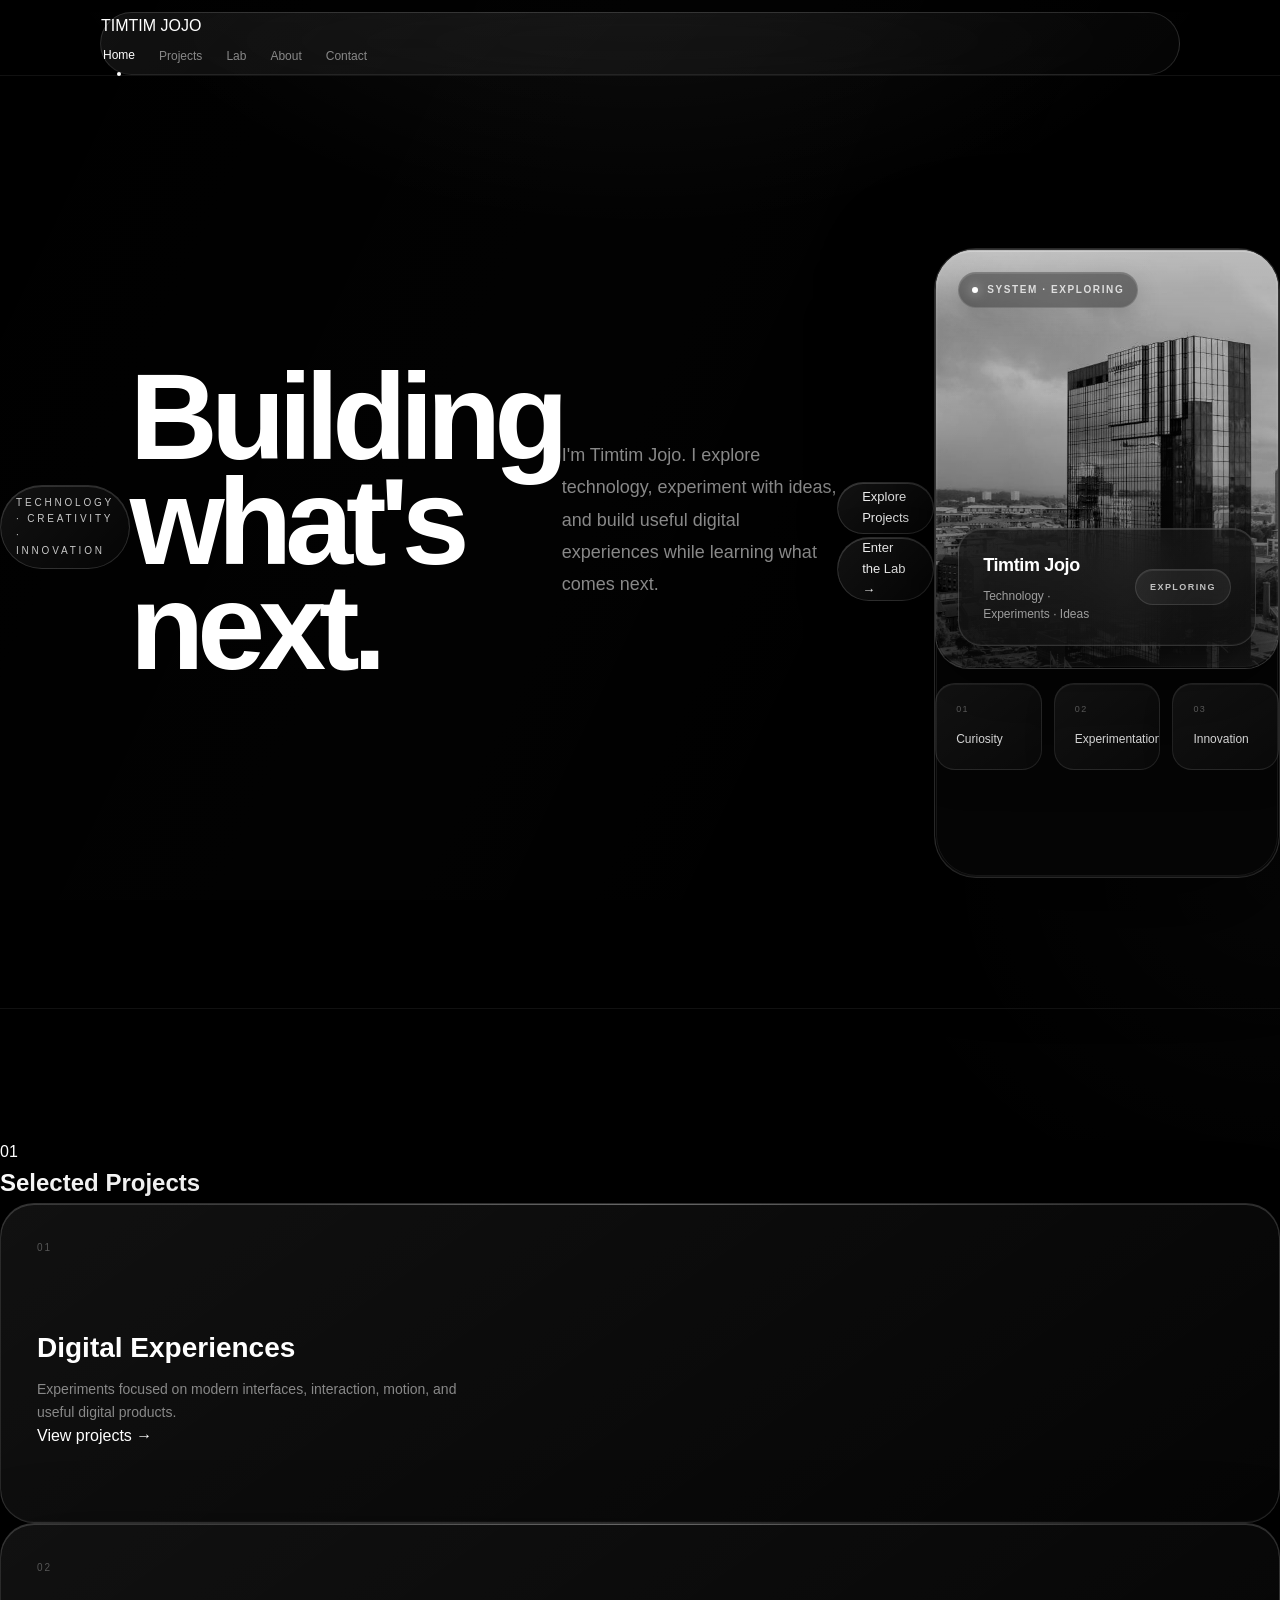
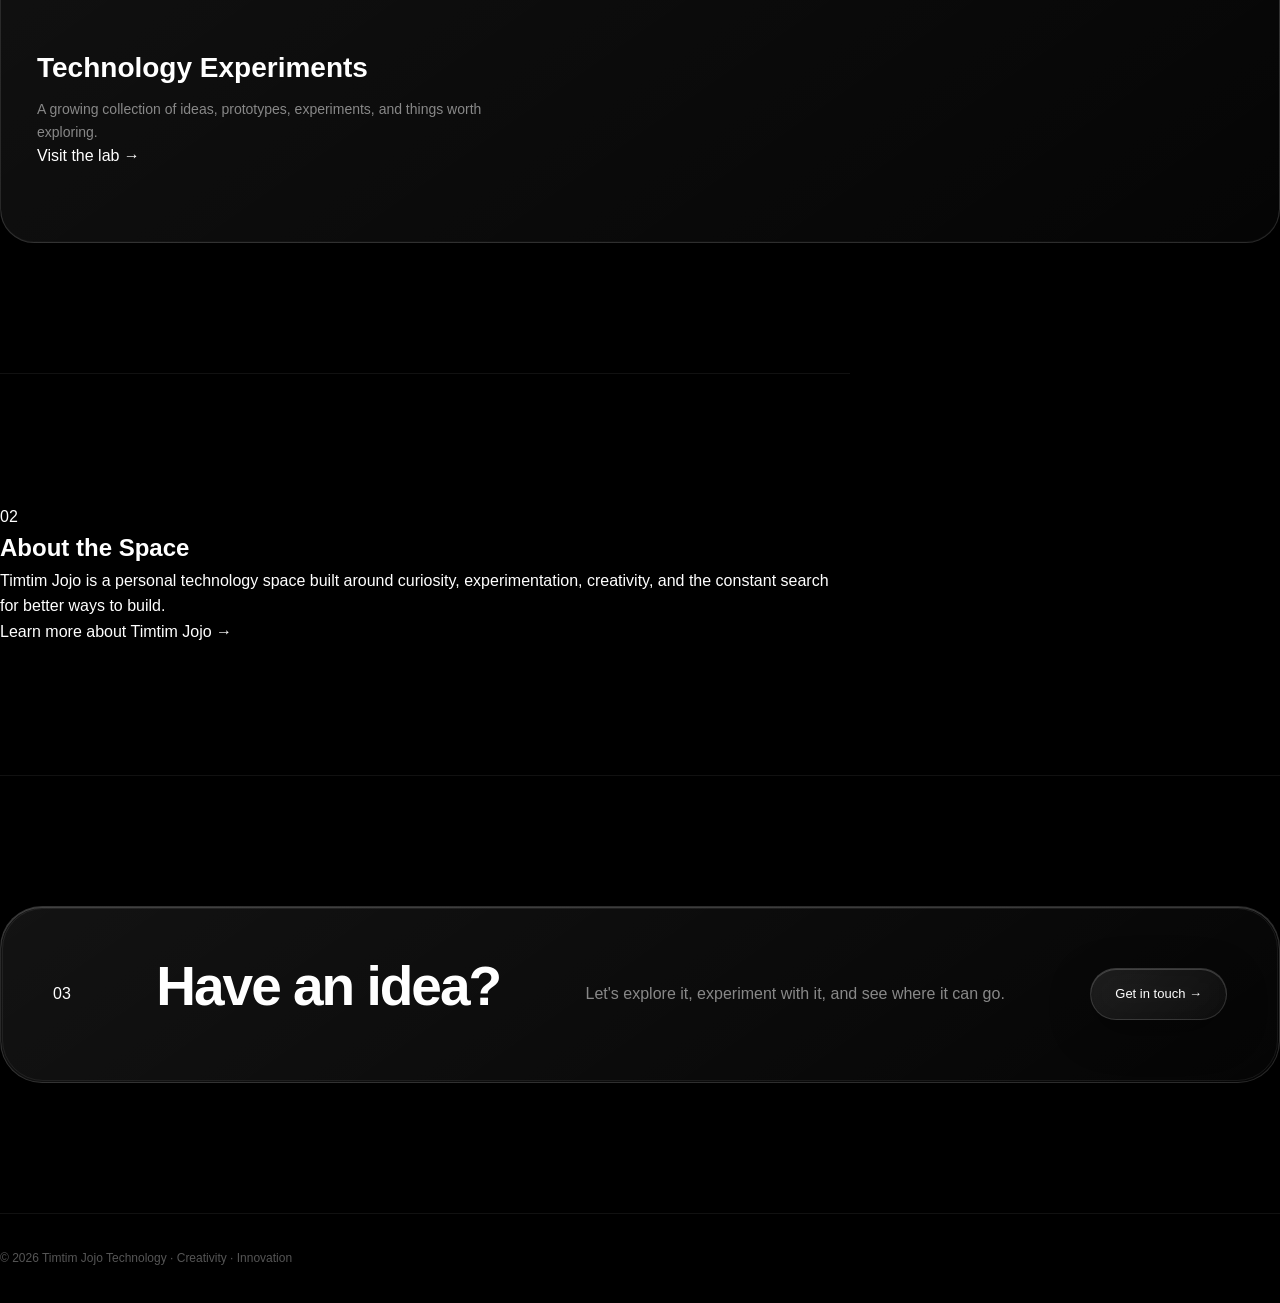
==== commit d8f2ae60: "Update index.html" ====
--- a/index.html
+++ b/index.html
@@ -2,7 +2,11 @@
 <html lang="en">
 <head>
   <meta charset="UTF-8">
-  <meta name="viewport" content="width=device-width, initial-scale=1.0">
+
+  <meta
+    name="viewport"
+    content="width=device-width, initial-scale=1.0"
+  >
 
   <title>Timtim Jojo — Technology & Innovation</title>
 
@@ -19,291 +23,406 @@
   <link rel="stylesheet" href="css/style.css">
 
   <style>
-    /* =====================================================
-       TIMTIM JOJO — VISUAL HOMEPAGE
-       Smoked Glass / Cinematic Display
-       ===================================================== */
+    /* =========================================================
+       TIMTIM JOJO — PREMIUM HERO DISPLAY
+       Smoked Glass / Cinematic Technology Interface
+       ========================================================= */
 
     .hero-visual {
       position: relative;
       width: 100%;
-      max-width: 1080px;
-      margin: 20px auto 0;
-      padding: 0 5%;
+      margin-top: 42px;
+      perspective: 1400px;
     }
 
     .glass-display {
       position: relative;
-      overflow: hidden;
       width: 100%;
       min-height: 420px;
-
-      border: 1px solid rgba(255,255,255,.18);
-      border-radius: 42px;
+      overflow: hidden;
+      border-radius: 34px;
+      isolation: isolate;
+      background: #080808;
+      border: 1px solid rgba(255,255,255,0.18);
+      box-shadow:
+        0 35px 90px rgba(0,0,0,0.55),
+        0 10px 30px rgba(0,0,0,0.35),
+        inset 0 1px 0 rgba(255,255,255,0.28),
+        inset 0 -1px 0 rgba(255,255,255,0.06);
+      transform: translateZ(0);
+      transition:
+        transform 0.8s cubic-bezier(.2,.8,.2,1),
+        box-shadow 0.8s ease,
+        border-color 0.8s ease;
+    }
+
+    .glass-display:hover {
+      transform: translateY(-5px) scale(1.006);
+      border-color: rgba(255,255,255,0.28);
+      box-shadow:
+        0 45px 110px rgba(0,0,0,0.62),
+        0 15px 40px rgba(0,0,0,0.38),
+        inset 0 1px 0 rgba(255,255,255,0.34);
+    }
+
+    /* Main photograph */
+
+    .hero-image {
+      position: absolute;
+      inset: 0;
+      width: 100%;
+      height: 100%;
+      min-height: 420px;
+      object-fit: cover;
+      object-position: center;
+      display: block;
+
+      filter:
+        grayscale(1)
+        contrast(1.08)
+        brightness(0.72);
+
+      transform: scale(1.025);
+      transition:
+        transform 1.8s cubic-bezier(.16,1,.3,1),
+        filter 1s ease;
+    }
+
+    .glass-display:hover .hero-image {
+      transform: scale(1.055);
+      filter:
+        grayscale(1)
+        contrast(1.12)
+        brightness(0.76);
+    }
+
+    /* Deep smoked glass */
+
+    .smoke-layer {
+      position: absolute;
+      inset: 0;
+      z-index: 2;
+      pointer-events: none;
 
       background:
         linear-gradient(
-          135deg,
-          rgba(255,255,255,.12),
-          rgba(255,255,255,.025)
+          180deg,
+          rgba(0,0,0,0.12) 0%,
+          rgba(0,0,0,0.02) 30%,
+          rgba(0,0,0,0.25) 58%,
+          rgba(0,0,0,0.78) 100%
+        ),
+        radial-gradient(
+          circle at 20% 5%,
+          rgba(255,255,255,0.15),
+          transparent 32%
+        ),
+        radial-gradient(
+          circle at 85% 70%,
+          rgba(255,255,255,0.06),
+          transparent 35%
         );
-
-      box-shadow:
-        inset 0 1px 0 rgba(255,255,255,.3),
-        inset 0 -1px 0 rgba(255,255,255,.04),
-        0 35px 100px rgba(0,0,0,.65);
-
-      backdrop-filter: blur(22px) saturate(120%);
-      -webkit-backdrop-filter: blur(22px) saturate(120%);
-
-      transform: translateZ(0);
-    }
+    }
+
+    /* Soft glass surface */
 
     .glass-display::before {
       content: "";
       position: absolute;
       inset: 0;
-      z-index: 2;
+      z-index: 3;
       pointer-events: none;
 
       background:
         linear-gradient(
-          120deg,
-          rgba(255,255,255,.18),
-          transparent 18%,
+          125deg,
+          rgba(255,255,255,0.18) 0%,
+          rgba(255,255,255,0.035) 18%,
+          transparent 38%,
           transparent 70%,
-          rgba(255,255,255,.04)
+          rgba(255,255,255,0.06) 100%
         );
 
-      opacity: .7;
-    }
+      opacity: 0.75;
+      mix-blend-mode: screen;
+    }
+
+    /* Fine glass reflection */
 
     .glass-display::after {
       content: "";
       position: absolute;
-      z-index: 3;
       inset: 1px;
-
-      border: 1px solid rgba(255,255,255,.07);
-      border-radius: 41px;
-
+      z-index: 5;
       pointer-events: none;
-    }
-
-    .hero-image {
-      display: block;
-      width: 100%;
-      height: 100%;
-      min-height: 420px;
-
-      object-fit: cover;
-
-      opacity: .88;
-
-      filter:
-        contrast(1.08)
-        brightness(.78)
-        saturate(.82);
-
-      transform: scale(1.015);
-
-      transition:
-        transform 1.4s cubic-bezier(.16,1,.3,1),
-        filter 1s ease,
-        opacity 1s ease;
-    }
-
-    .glass-display:hover .hero-image {
-      transform: scale(1.045);
-
-      filter:
-        contrast(1.1)
-        brightness(.84)
-        saturate(.92);
-
-      opacity: .96;
-    }
-
-    .smoke-layer {
+      border-radius: 33px;
+
+      background:
+        linear-gradient(
+          180deg,
+          rgba(255,255,255,0.14),
+          transparent 9%,
+          transparent 88%,
+          rgba(255,255,255,0.05)
+        );
+
+      box-shadow:
+        inset 0 1px 0 rgba(255,255,255,0.22),
+        inset 0 0 0 1px rgba(255,255,255,0.035);
+    }
+
+    /* Tiny futuristic status */
+
+    .display-status {
       position: absolute;
-      z-index: 1;
-      inset: 0;
-
-      pointer-events: none;
-
-      background:
-        radial-gradient(
-          circle at 20% 20%,
-          rgba(255,255,255,.12),
-          transparent 28%
-        ),
-        radial-gradient(
-          circle at 85% 75%,
-          rgba(255,255,255,.08),
-          transparent 30%
-        ),
-        linear-gradient(
-          115deg,
-          rgba(0,0,0,.25),
-          rgba(0,0,0,.04),
-          rgba(0,0,0,.4)
-        );
-
-      mix-blend-mode: screen;
-      opacity: .45;
-    }
+      top: 22px;
+      left: 22px;
+      z-index: 7;
+
+      display: inline-flex;
+      align-items: center;
+      gap: 9px;
+
+      padding: 9px 13px;
+      border-radius: 999px;
+
+      color: rgba(255,255,255,0.78);
+      background: rgba(8,8,8,0.42);
+      border: 1px solid rgba(255,255,255,0.13);
+
+      backdrop-filter: blur(18px);
+      -webkit-backdrop-filter: blur(18px);
+
+      font-size: 10px;
+      font-weight: 600;
+      letter-spacing: 0.16em;
+      text-transform: uppercase;
+
+      box-shadow:
+        inset 0 1px 0 rgba(255,255,255,0.1),
+        0 8px 25px rgba(0,0,0,0.18);
+    }
+
+    .display-status::before {
+      content: "";
+      width: 6px;
+      height: 6px;
+      border-radius: 50%;
+      background: #fff;
+      box-shadow: 0 0 12px rgba(255,255,255,0.8);
+      animation: statusPulse 2.4s ease-in-out infinite;
+    }
+
+    @keyframes statusPulse {
+      0%, 100% {
+        opacity: 0.45;
+        transform: scale(0.85);
+      }
+
+      50% {
+        opacity: 1;
+        transform: scale(1);
+      }
+    }
+
+    /* Main glass information panel */
 
     .glass-caption {
       position: absolute;
-      z-index: 5;
-
-      left: 28px;
-      right: 28px;
-      bottom: 26px;
+      left: 22px;
+      right: 22px;
+      bottom: 22px;
+      z-index: 7;
 
       display: flex;
-      align-items: flex-end;
+      align-items: center;
       justify-content: space-between;
       gap: 20px;
 
-      padding: 18px 20px;
-
-      border: 1px solid rgba(255,255,255,.13);
+      padding: 22px 24px;
+
       border-radius: 24px;
 
       background:
-        rgba(0,0,0,.28);
-
-      backdrop-filter: blur(20px);
-      -webkit-backdrop-filter: blur(20px);
+        linear-gradient(
+          135deg,
+          rgba(20,20,20,0.72),
+          rgba(20,20,20,0.38)
+        );
+
+      border: 1px solid rgba(255,255,255,0.14);
+
+      backdrop-filter: blur(25px) saturate(120%);
+      -webkit-backdrop-filter: blur(25px) saturate(120%);
 
       box-shadow:
-        inset 0 1px 0 rgba(255,255,255,.15),
-        0 15px 40px rgba(0,0,0,.35);
-    }
-
-    .glass-caption strong {
-      display: block;
-
-      margin-bottom: 3px;
-
+        0 20px 45px rgba(0,0,0,0.3),
+        inset 0 1px 0 rgba(255,255,255,0.12),
+        inset 0 -1px 0 rgba(255,255,255,0.035);
+    }
+
+    .caption-content {
+      min-width: 0;
+    }
+
+    .caption-title {
+      margin: 0 0 7px;
       color: #fff;
-
-      font-size: 13px;
-      letter-spacing: .8px;
-    }
-
-    .glass-caption span {
-      color: rgba(255,255,255,.58);
-
-      font-size: 11px;
-    }
-
-    .display-status {
+      font-size: 18px;
+      font-weight: 650;
+      letter-spacing: -0.02em;
+    }
+
+    .caption-subtitle {
+      margin: 0;
+      color: rgba(255,255,255,0.58);
+      font-size: 12px;
+      line-height: 1.5;
+    }
+
+    .caption-badge {
       flex-shrink: 0;
 
-      padding: 7px 11px;
-
-      border: 1px solid rgba(255,255,255,.12);
+      padding: 10px 14px;
       border-radius: 999px;
 
-      color: rgba(255,255,255,.7);
+      color: rgba(255,255,255,0.72);
+      background: rgba(255,255,255,0.055);
+      border: 1px solid rgba(255,255,255,0.12);
 
       font-size: 9px;
-      letter-spacing: 1.5px;
+      font-weight: 600;
+      letter-spacing: 0.16em;
       text-transform: uppercase;
-    }
-
-    /* =====================================================
-       VISUAL FEATURE STRIP
-       ===================================================== */
+
+      box-shadow:
+        inset 0 1px 0 rgba(255,255,255,0.09);
+    }
+
+    /* Visual feature strip */
 
     .visual-strip {
       display: grid;
-
-      grid-template-columns:
-        repeat(3, minmax(0, 1fr));
-
-      gap: 14px;
-
-      margin-top: 18px;
+      grid-template-columns: repeat(3, 1fr);
+      gap: 12px;
+      margin-top: 14px;
     }
 
     .visual-chip {
-      padding: 19px 20px;
-
-      border: 1px solid rgba(255,255,255,.1);
-      border-radius: 23px;
+      position: relative;
+      overflow: hidden;
+
+      padding: 18px 20px;
+
+      border-radius: 20px;
 
       background:
         linear-gradient(
           145deg,
-          rgba(255,255,255,.055),
-          rgba(255,255,255,.018)
+          rgba(255,255,255,0.055),
+          rgba(255,255,255,0.018)
         );
 
-      backdrop-filter: blur(18px);
-      -webkit-backdrop-filter: blur(18px);
+      border: 1px solid rgba(255,255,255,0.095);
 
       box-shadow:
-        inset 0 1px 0 rgba(255,255,255,.1);
+        inset 0 1px 0 rgba(255,255,255,0.06),
+        0 12px 30px rgba(0,0,0,0.18);
 
       transition:
-        transform .55s cubic-bezier(.16,1,.3,1),
-        border-color .4s ease,
-        background .4s ease;
+        transform 0.45s cubic-bezier(.2,.8,.2,1),
+        border-color 0.45s ease,
+        background 0.45s ease;
     }
 
     .visual-chip:hover {
-      transform: translateY(-5px);
-
-      border-color:
-        rgba(255,255,255,.22);
-
+      transform: translateY(-3px);
+      border-color: rgba(255,255,255,0.18);
       background:
-        rgba(255,255,255,.08);
-    }
-
-    .visual-chip small {
+        linear-gradient(
+          145deg,
+          rgba(255,255,255,0.075),
+          rgba(255,255,255,0.025)
+        );
+    }
+
+    .visual-chip-number {
       display: block;
-
-      margin-bottom: 5px;
-
-      color: rgba(255,255,255,.38);
-
+      margin-bottom: 9px;
+
+      color: rgba(255,255,255,0.3);
       font-size: 9px;
-      letter-spacing: 1.8px;
-      text-transform: uppercase;
-    }
-
-    .visual-chip span {
-      color: rgba(255,255,255,.82);
-
+      letter-spacing: 0.16em;
+    }
+
+    .visual-chip-text {
+      color: rgba(255,255,255,0.82);
       font-size: 12px;
-    }
-
-    /* =====================================================
-       MOBILE VISUAL POLISH
-       ===================================================== */
+      font-weight: 500;
+    }
+
+    /* Light sweep */
+
+    .glass-display .light-sweep {
+      position: absolute;
+      top: -40%;
+      left: -70%;
+      z-index: 6;
+
+      width: 38%;
+      height: 180%;
+
+      pointer-events: none;
+
+      background:
+        linear-gradient(
+          90deg,
+          transparent,
+          rgba(255,255,255,0.12),
+          transparent
+        );
+
+      transform: rotate(18deg);
+      animation: glassSweep 9s ease-in-out infinite;
+      opacity: 0.42;
+    }
+
+    @keyframes glassSweep {
+      0%, 45% {
+        left: -70%;
+      }
+
+      70%, 100% {
+        left: 135%;
+      }
+    }
+
+    /* Mobile */
 
     @media (max-width: 760px) {
 
       .hero-visual {
-        padding: 0;
-        margin-top: 10px;
+        margin-top: 32px;
       }
 
       .glass-display {
-        min-height: 330px;
-        border-radius: 31px;
+        min-height: 410px;
+        border-radius: 30px;
       }
 
       .hero-image {
-        min-height: 330px;
+        min-height: 410px;
       }
 
       .glass-display::after {
-        border-radius: 30px;
+        border-radius: 29px;
+      }
+
+      .display-status {
+        top: 17px;
+        left: 17px;
+        padding: 8px 11px;
+        font-size: 9px;
       }
 
       .glass-caption {
@@ -311,31 +430,44 @@
         right: 15px;
         bottom: 15px;
 
-        padding: 14px 15px;
-
-        border-radius: 19px;
+        padding: 17px 17px;
+
+        border-radius: 20px;
+      }
+
+      .caption-title {
+        font-size: 16px;
+      }
+
+      .caption-subtitle {
+        font-size: 11px;
+      }
+
+      .caption-badge {
+        padding: 8px 10px;
+        font-size: 8px;
       }
 
       .visual-strip {
         grid-template-columns: 1fr;
-        gap: 10px;
+        gap: 9px;
       }
 
       .visual-chip {
-        padding: 16px 18px;
-        border-radius: 19px;
+        padding: 15px 17px;
+        border-radius: 18px;
       }
     }
 
     @media (max-width: 500px) {
 
       .glass-display {
-        min-height: 280px;
+        min-height: 390px;
         border-radius: 27px;
       }
 
       .hero-image {
-        min-height: 280px;
+        min-height: 390px;
       }
 
       .glass-display::after {
@@ -343,357 +475,349 @@
       }
 
       .glass-caption {
-        padding: 12px 13px;
-      }
-
-      .glass-caption strong {
-        font-size: 11px;
-      }
-
-      .glass-caption span {
-        font-size: 9px;
-      }
-
-      .display-status {
-        padding: 6px 8px;
-        font-size: 8px;
-      }
-    }
+        display: block;
+      }
+
+      .caption-badge {
+        display: inline-block;
+        margin-top: 13px;
+      }
+    }
+
+    /* Reduced motion */
 
     @media (prefers-reduced-motion: reduce) {
 
+      .glass-display,
       .hero-image,
       .visual-chip {
         transition: none;
       }
+
+      .glass-display .light-sweep,
+      .display-status::before {
+        animation: none;
+      }
     }
   </style>
 </head>
 
 <body>
 
-  <!-- =====================================================
+  <!-- =========================================================
        NAVIGATION
-       ===================================================== -->
-
-  <nav class="navbar">
-
-    <div class="container nav-inner">
-
-      <a href="index.html" class="logo">
-        TIMTIM JOJO
+       ========================================================= -->
+
+  <header class="navbar">
+
+    <a href="index.html" class="brand">
+      TIMTIM JOJO
+    </a>
+
+    <nav class="nav-links" aria-label="Main navigation">
+
+      <a href="index.html" class="active">
+        Home
       </a>
 
-      <div class="nav-links">
-
-        <a href="index.html" class="active">
-          Home
+      <a href="projects.html">
+        Projects
+      </a>
+
+      <a href="lab.html">
+        Lab
+      </a>
+
+      <a href="about.html">
+        About
+      </a>
+
+      <a href="#contact">
+        Contact
+      </a>
+
+    </nav>
+
+  </header>
+
+
+  <!-- =========================================================
+       HERO
+       ========================================================= -->
+
+  <main>
+
+    <section class="hero section">
+
+      <div class="eyebrow">
+        TECHNOLOGY · CREATIVITY · INNOVATION
+      </div>
+
+      <h1>
+        Building<br>
+        what's next.
+      </h1>
+
+      <p class="hero-text">
+        I'm Timtim Jojo. I explore technology, experiment with ideas,
+        and build useful digital experiences while learning what comes next.
+      </p>
+
+      <div class="hero-actions">
+
+        <a href="projects.html" class="button button-primary">
+          Explore Projects
         </a>
 
-        <a href="projects.html">
-          Projects
+        <a href="lab.html" class="button button-secondary">
+          Enter the Lab →
         </a>
 
-        <a href="lab.html">
-          Lab
+      </div>
+
+
+      <!-- =====================================================
+           CINEMATIC GLASS DISPLAY
+           ===================================================== -->
+
+      <div class="hero-visual">
+
+        <div class="glass-display">
+
+          <img
+            src="images/1867626.jpeg"
+            alt="Timtim Jojo technology and architecture visual"
+            class="hero-image"
+            loading="eager"
+          >
+
+          <div class="smoke-layer"></div>
+
+          <div class="light-sweep"></div>
+
+          <div class="display-status">
+            SYSTEM · EXPLORING
+          </div>
+
+          <div class="glass-caption">
+
+            <div class="caption-content">
+
+              <h2 class="caption-title">
+                Timtim Jojo
+              </h2>
+
+              <p class="caption-subtitle">
+                Technology · Experiments · Ideas
+              </p>
+
+            </div>
+
+            <div class="caption-badge">
+              Exploring
+            </div>
+
+          </div>
+
+        </div>
+
+
+        <!-- Visual identity cards -->
+
+        <div class="visual-strip">
+
+          <div class="visual-chip">
+
+            <span class="visual-chip-number">
+              01
+            </span>
+
+            <span class="visual-chip-text">
+              Curiosity
+            </span>
+
+          </div>
+
+
+          <div class="visual-chip">
+
+            <span class="visual-chip-number">
+              02
+            </span>
+
+            <span class="visual-chip-text">
+              Experimentation
+            </span>
+
+          </div>
+
+
+          <div class="visual-chip">
+
+            <span class="visual-chip-number">
+              03
+            </span>
+
+            <span class="visual-chip-text">
+              Innovation
+            </span>
+
+          </div>
+
+        </div>
+
+      </div>
+
+    </section>
+
+
+    <!-- =======================================================
+         PROJECTS
+         ======================================================= -->
+
+    <section class="section" id="projects">
+
+      <div class="section-heading">
+
+        <span class="section-number">
+          01
+        </span>
+
+        <h2>
+          Selected Projects
+        </h2>
+
+      </div>
+
+      <div class="cards">
+
+        <article class="card">
+
+          <div class="card-number">
+            01
+          </div>
+
+          <h3>
+            Digital Experiences
+          </h3>
+
+          <p>
+            Experiments focused on modern interfaces,
+            interaction, motion, and useful digital products.
+          </p>
+
+          <a href="projects.html" class="card-link">
+            View projects →
+          </a>
+
+        </article>
+
+
+        <article class="card">
+
+          <div class="card-number">
+            02
+          </div>
+
+          <h3>
+            Technology Experiments
+          </h3>
+
+          <p>
+            A growing collection of ideas, prototypes,
+            experiments, and things worth exploring.
+          </p>
+
+          <a href="lab.html" class="card-link">
+            Visit the lab →
+          </a>
+
+        </article>
+
+      </div>
+
+    </section>
+
+
+    <!-- =======================================================
+         ABOUT
+         ======================================================= -->
+
+    <section class="section about-preview">
+
+      <div class="section-heading">
+
+        <span class="section-number">
+          02
+        </span>
+
+        <h2>
+          About the Space
+        </h2>
+
+      </div>
+
+      <p class="about-text">
+        Timtim Jojo is a personal technology space built around
+        curiosity, experimentation, creativity, and the constant
+        search for better ways to build.
+      </p>
+
+      <a href="about.html" class="about-link">
+        Learn more about Timtim Jojo →
+      </a>
+
+    </section>
+
+
+    <!-- =======================================================
+         CONTACT
+         ======================================================= -->
+
+    <section class="section" id="contact">
+
+      <div class="contact-box">
+
+        <span class="section-number">
+          03
+        </span>
+
+        <h2>
+          Have an idea?
+        </h2>
+
+        <p>
+          Let's explore it, experiment with it,
+          and see where it can go.
+        </p>
+
+        <a
+          href="mailto:timtimjojo931@gmail.com?subject=Hello%20Timtim%20Jojo"
+          class="button button-primary"
+        >
+          Get in touch →
         </a>
 
-        <a href="about.html">
-          About
-        </a>
-
-        <a href="#contact">
-          Contact
-        </a>
-
       </div>
 
-    </div>
-
-  </nav>
-
-
-  <!-- =====================================================
-       MAIN
-       ===================================================== -->
-
-  <main>
-
-    <!-- ===================================================
-         HERO
-         =================================================== -->
-
-    <section class="hero">
-
-      <div class="container">
-
-        <div class="hero-content">
-
-          <div class="eyebrow">
-            Technology · Creativity · Innovation
-          </div>
-
-          <h1>
-            Building<br>
-            what's next.
-          </h1>
-
-          <p class="hero-text">
-            I'm Timtim Jojo. I explore technology, experiment with
-            ideas, and build useful digital experiences while learning
-            what comes next.
-          </p>
-
-          <div class="buttons">
-
-            <a
-              href="projects.html"
-              class="button primary"
-            >
-              Explore Projects
-            </a>
-
-            <a
-              href="lab.html"
-              class="button"
-            >
-              Enter the Lab →
-            </a>
-
-          </div>
-
-        </div>
-
-
-        <!-- =================================================
-             CINEMATIC GLASS DISPLAY
-             ================================================= -->
-
-        <div class="hero-visual">
-
-          <div class="glass-display">
-
-            <img
-              src="images/1867626.jpeg"
-              alt="Timtim Jojo visual"
-              class="hero-image"
-              loading="eager"
-            >
-
-            <div class="smoke-layer"></div>
-
-            <div class="glass-caption">
-
-              <div>
-                <strong>Timtim Jojo</strong>
-
-                <span>
-                  Technology · Experiments · Ideas
-                </span>
-              </div>
-
-              <div class="display-status">
-                Exploring
-              </div>
-
-            </div>
-
-          </div>
-
-
-          <div class="visual-strip">
-
-            <div class="visual-chip">
-              <small>01</small>
-              <span>Curiosity</span>
-            </div>
-
-            <div class="visual-chip">
-              <small>02</small>
-              <span>Experimentation</span>
-            </div>
-
-            <div class="visual-chip">
-              <small>03</small>
-              <span>Innovation</span>
-            </div>
-
-          </div>
-
-        </div>
-
-      </div>
-
     </section>
 
-
-    <!-- =====================================================
-         PROJECTS
-         ===================================================== -->
-
-    <section
-      class="section"
-      id="projects"
-    >
-
-      <div class="container">
-
-        <div class="section-label">
-          01 / Projects
-        </div>
-
-        <h2 class="section-title">
-          Things I'm building.
-        </h2>
-
-        <p class="section-description">
-          A growing collection of projects, experiments and ideas.
-        </p>
-
-        <div class="grid">
-
-          <a
-            href="projects.html"
-            class="card"
-          >
-
-            <div class="card-number">
-              PROJECTS
-            </div>
-
-            <h3>
-              Explore Projects →
-            </h3>
-
-            <p>
-              See the things being built, tested and explored.
-            </p>
-
-          </a>
-
-
-          <a
-            href="lab.html"
-            class="card"
-          >
-
-            <div class="card-number">
-              TECH LAB
-            </div>
-
-            <h3>
-              Enter the Lab →
-            </h3>
-
-            <p>
-              Explore experiments, tools and technology ideas.
-            </p>
-
-          </a>
-
-        </div>
-
-      </div>
-
-    </section>
-
-
-    <!-- =====================================================
-         ABOUT
-         ===================================================== -->
-
-    <section class="section">
-
-      <div class="container">
-
-        <div class="section-label">
-          02 / About
-        </div>
-
-        <div class="about-preview">
-
-          <h2 class="section-title">
-            Curiosity drives everything.
-          </h2>
-
-          <p class="section-description">
-            Timtim Jojo is a personal technology space built around
-            curiosity, experimentation and the desire to understand
-            how digital technology can be used to create useful things.
-          </p>
-
-          <a
-            href="about.html"
-            class="text-link"
-          >
-            Read more about Timtim Jojo →
-          </a>
-
-        </div>
-
-      </div>
-
-    </section>
-
-
-    <!-- =====================================================
-         CONTACT
-         ===================================================== -->
-
-    <section
-      class="section"
-      id="contact"
-    >
-
-      <div class="container">
-
-        <div class="contact-box">
-
-          <div>
-
-            <div class="section-label">
-              03 / Contact
-            </div>
-
-            <h2>
-              Let's build something together.
-            </h2>
-
-            <p>
-              Have an idea, a project, or just want to connect?
-              I'd be glad to hear from you.
-            </p>
-
-          </div>
-
-          <a
-            href="mailto:timtimjojo931@gmail.com?subject=Hello%20Timtim%20Jojo"
-            class="button primary"
-          >
-            Contact Me →
-          </a>
-
-        </div>
-
-      </div>
-
-    </section>
-
   </main>
 
 
-  <!-- =====================================================
+  <!-- =========================================================
        FOOTER
-       ===================================================== -->
-
-  <footer>
-
-    <div class="container">
-
-      © 2026 Timtim Jojo.
-      Built with curiosity.
-
-    </div>
+       ========================================================= -->
+
+  <footer class="footer">
+
+    <span>
+      © 2026 Timtim Jojo
+    </span>
+
+    <span>
+      Technology · Creativity · Innovation
+    </span>
 
   </footer>
 
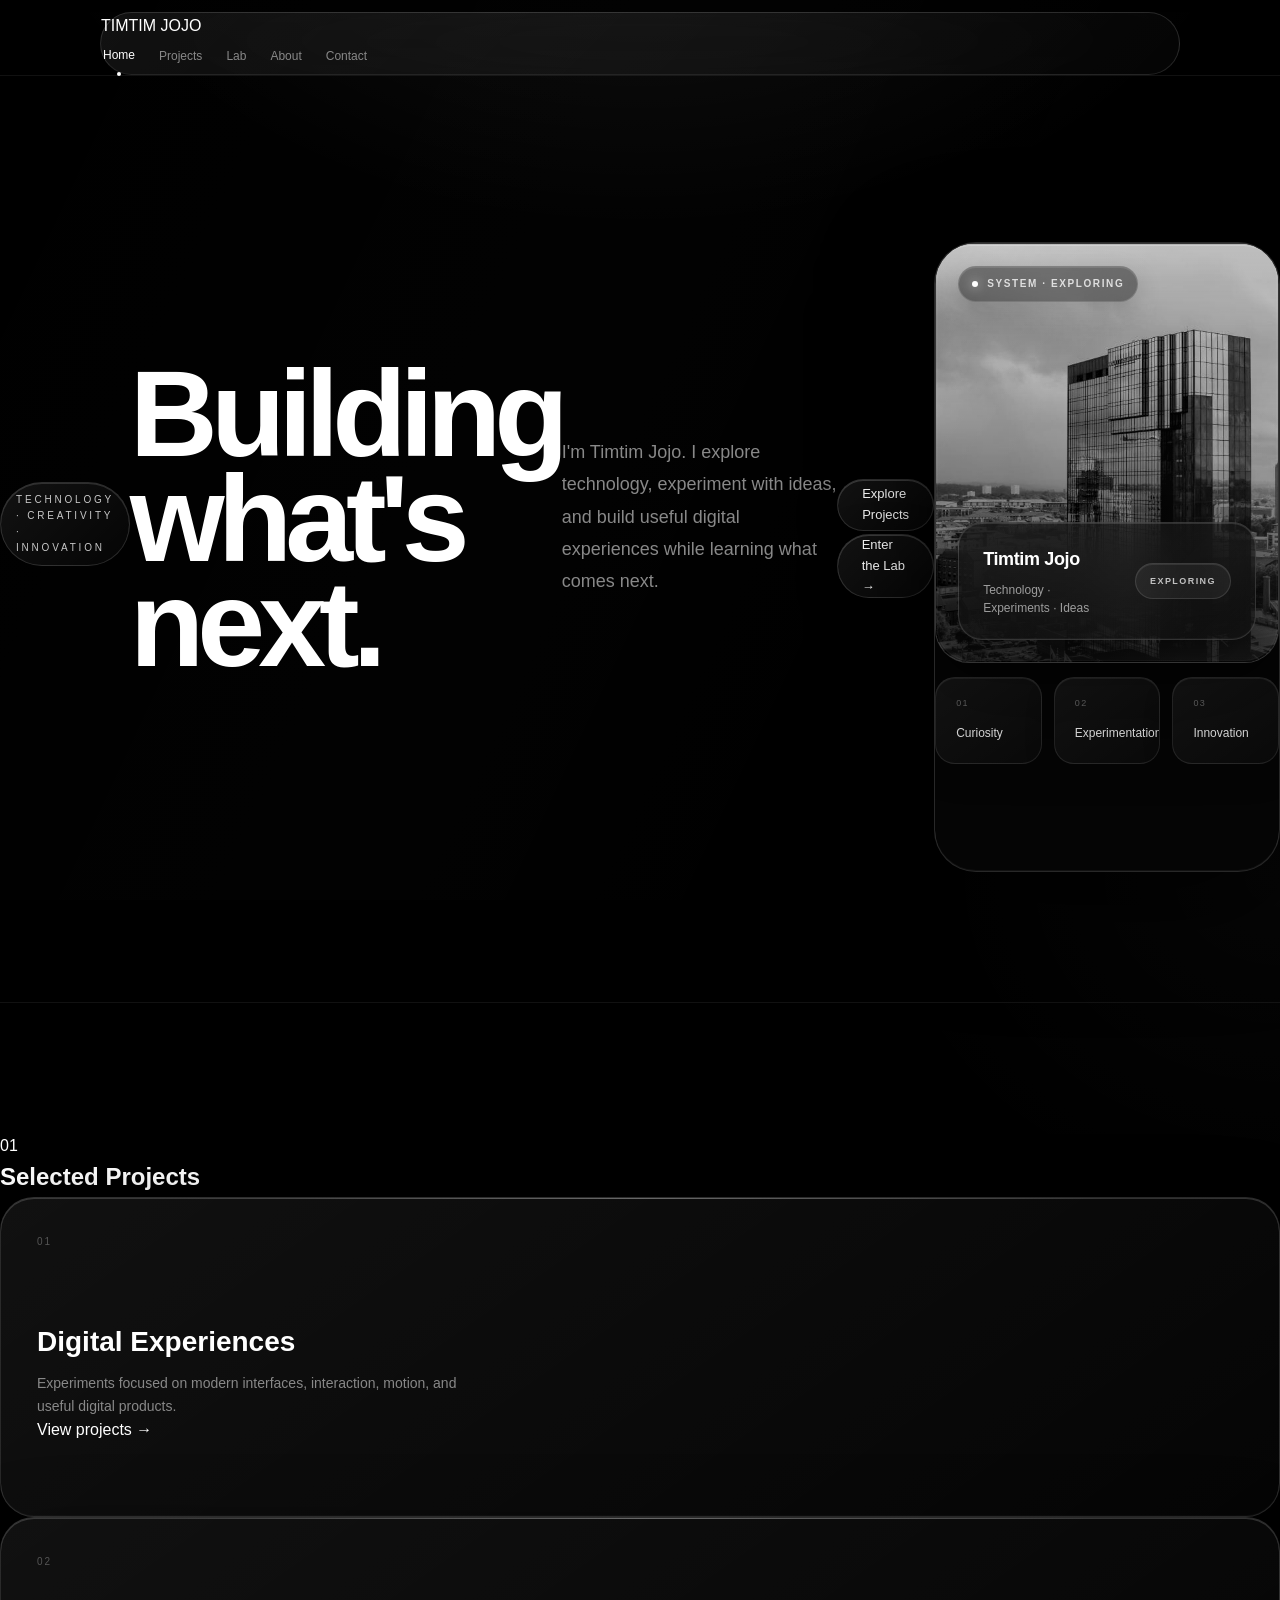
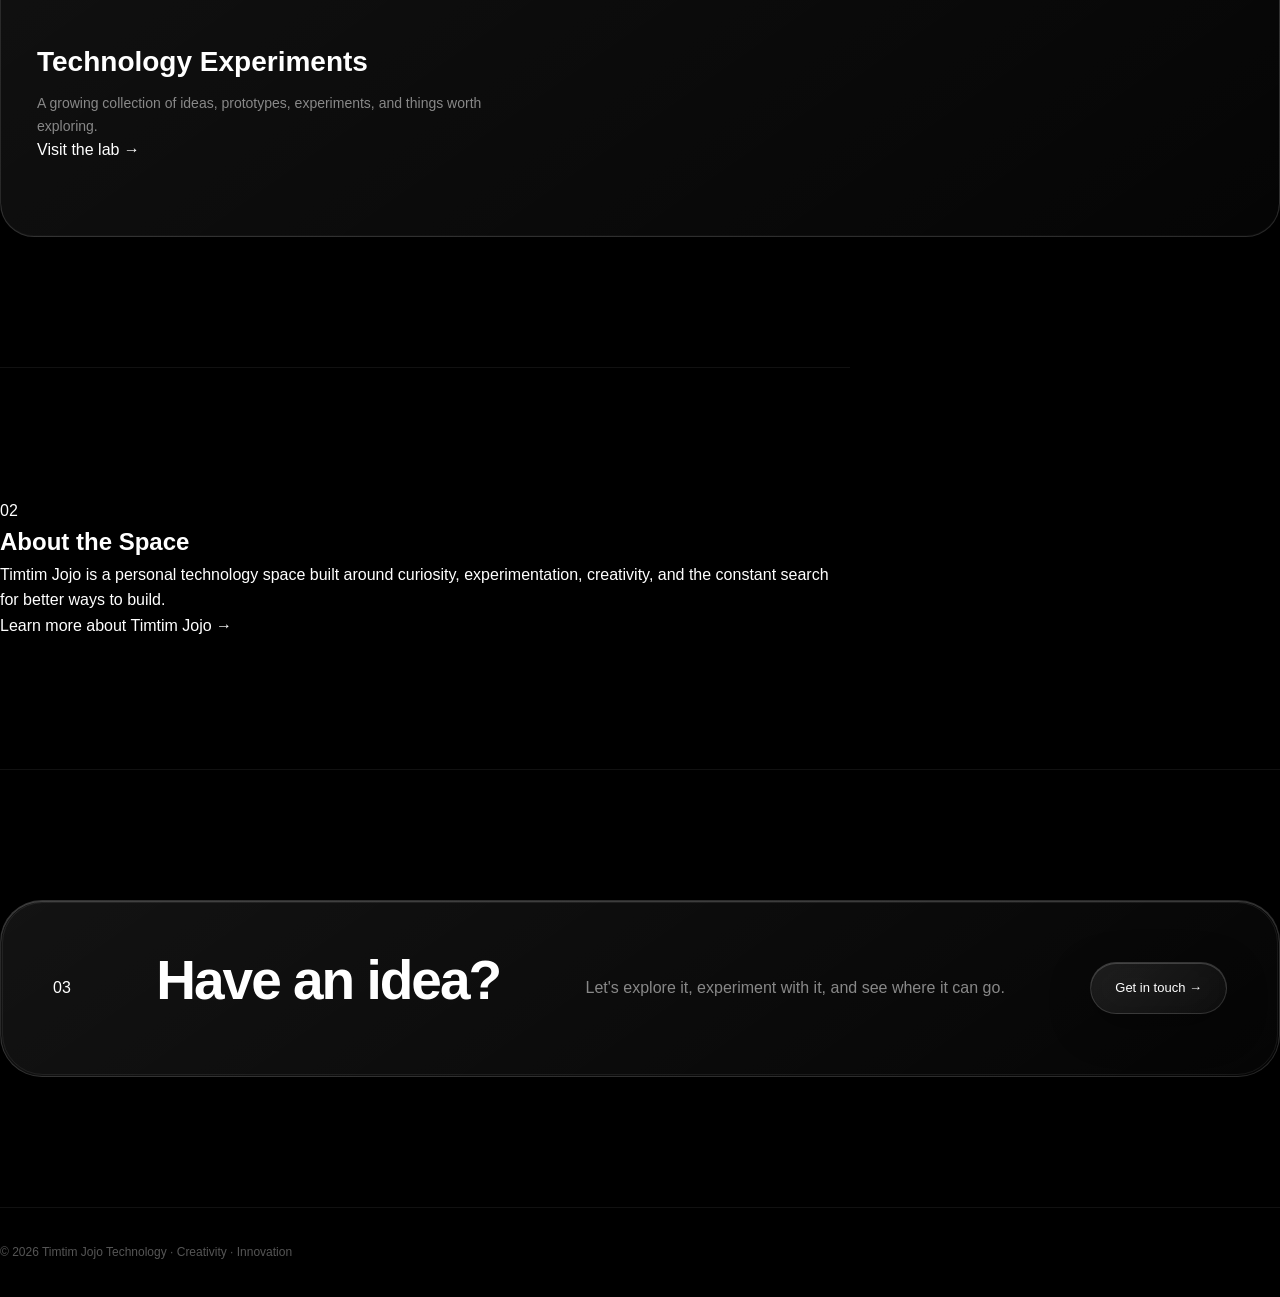
==== commit cd915f93: "Update index.html" ====
--- a/index.html
+++ b/index.html
@@ -3,10 +3,7 @@
 <head>
   <meta charset="UTF-8">
 
-  <meta
-    name="viewport"
-    content="width=device-width, initial-scale=1.0"
-  >
+  <meta name="viewport" content="width=device-width, initial-scale=1.0">
 
   <title>Timtim Jojo — Technology & Innovation</title>
 
@@ -23,16 +20,43 @@
   <link rel="stylesheet" href="css/style.css">
 
   <style>
+
     /* =========================================================
-       TIMTIM JOJO — PREMIUM HERO DISPLAY
-       Smoked Glass / Cinematic Technology Interface
+       TIMTIM JOJO — HERO POLISH
+       Mobile composition + cinematic glass integration
        ========================================================= */
+
+    .hero {
+      position: relative;
+    }
 
     .hero-visual {
       position: relative;
       width: 100%;
-      margin-top: 42px;
+      margin-top: 36px;
       perspective: 1400px;
+    }
+
+    /* Pull the hero together */
+
+    .hero-visual::before {
+      content: "";
+      position: absolute;
+      top: -70px;
+      left: 8%;
+      right: 8%;
+      height: 160px;
+      pointer-events: none;
+      z-index: -1;
+
+      background:
+        radial-gradient(
+          ellipse at center,
+          rgba(255,255,255,0.055),
+          transparent 68%
+        );
+
+      filter: blur(25px);
     }
 
     .glass-display {
@@ -40,16 +64,22 @@
       width: 100%;
       min-height: 420px;
       overflow: hidden;
+      isolation: isolate;
+
       border-radius: 34px;
-      isolation: isolate;
+
       background: #080808;
+
       border: 1px solid rgba(255,255,255,0.18);
+
       box-shadow:
         0 35px 90px rgba(0,0,0,0.55),
         0 10px 30px rgba(0,0,0,0.35),
         inset 0 1px 0 rgba(255,255,255,0.28),
         inset 0 -1px 0 rgba(255,255,255,0.06);
+
       transform: translateZ(0);
+
       transition:
         transform 0.8s cubic-bezier(.2,.8,.2,1),
         box-shadow 0.8s ease,
@@ -58,23 +88,30 @@
 
     .glass-display:hover {
       transform: translateY(-5px) scale(1.006);
+
       border-color: rgba(255,255,255,0.28);
+
       box-shadow:
         0 45px 110px rgba(0,0,0,0.62),
         0 15px 40px rgba(0,0,0,0.38),
         inset 0 1px 0 rgba(255,255,255,0.34);
     }
 
-    /* Main photograph */
+    /* =========================================================
+       IMAGE
+       ========================================================= */
 
     .hero-image {
       position: absolute;
       inset: 0;
+
       width: 100%;
       height: 100%;
       min-height: 420px;
+
       object-fit: cover;
       object-position: center;
+
       display: block;
 
       filter:
@@ -83,6 +120,7 @@
         brightness(0.72);
 
       transform: scale(1.025);
+
       transition:
         transform 1.8s cubic-bezier(.16,1,.3,1),
         filter 1s ease;
@@ -90,13 +128,16 @@
 
     .glass-display:hover .hero-image {
       transform: scale(1.055);
+
       filter:
         grayscale(1)
         contrast(1.12)
         brightness(0.76);
     }
 
-    /* Deep smoked glass */
+    /* =========================================================
+       SMOKED GLASS
+       ========================================================= */
 
     .smoke-layer {
       position: absolute;
@@ -107,29 +148,35 @@
       background:
         linear-gradient(
           180deg,
-          rgba(0,0,0,0.12) 0%,
-          rgba(0,0,0,0.02) 30%,
-          rgba(0,0,0,0.25) 58%,
-          rgba(0,0,0,0.78) 100%
+          rgba(0,0,0,0.10) 0%,
+          rgba(0,0,0,0.02) 28%,
+          rgba(0,0,0,0.24) 57%,
+          rgba(0,0,0,0.80) 100%
         ),
+
         radial-gradient(
-          circle at 20% 5%,
-          rgba(255,255,255,0.15),
-          transparent 32%
+          circle at 18% 0%,
+          rgba(255,255,255,0.16),
+          transparent 31%
         ),
+
         radial-gradient(
           circle at 85% 70%,
           rgba(255,255,255,0.06),
-          transparent 35%
+          transparent 36%
         );
     }
 
-    /* Soft glass surface */
+    /* =========================================================
+       GLASS REFLECTION
+       ========================================================= */
 
     .glass-display::before {
       content: "";
+
       position: absolute;
       inset: 0;
+
       z-index: 3;
       pointer-events: none;
 
@@ -144,17 +191,19 @@
         );
 
       opacity: 0.75;
+
       mix-blend-mode: screen;
     }
-
-    /* Fine glass reflection */
 
     .glass-display::after {
       content: "";
+
       position: absolute;
       inset: 1px;
+
       z-index: 5;
       pointer-events: none;
+
       border-radius: 33px;
 
       background:
@@ -171,12 +220,16 @@
         inset 0 0 0 1px rgba(255,255,255,0.035);
     }
 
-    /* Tiny futuristic status */
+    /* =========================================================
+       STATUS
+       ========================================================= */
 
     .display-status {
       position: absolute;
+
       top: 22px;
       left: 22px;
+
       z-index: 7;
 
       display: inline-flex;
@@ -184,10 +237,13 @@
       gap: 9px;
 
       padding: 9px 13px;
+
       border-radius: 999px;
 
       color: rgba(255,255,255,0.78);
+
       background: rgba(8,8,8,0.42);
+
       border: 1px solid rgba(255,255,255,0.13);
 
       backdrop-filter: blur(18px);
@@ -205,15 +261,23 @@
 
     .display-status::before {
       content: "";
+
       width: 6px;
       height: 6px;
+
       border-radius: 50%;
+
       background: #fff;
-      box-shadow: 0 0 12px rgba(255,255,255,0.8);
-      animation: statusPulse 2.4s ease-in-out infinite;
+
+      box-shadow:
+        0 0 12px rgba(255,255,255,0.8);
+
+      animation:
+        statusPulse 2.4s ease-in-out infinite;
     }
 
     @keyframes statusPulse {
+
       0%, 100% {
         opacity: 0.45;
         transform: scale(0.85);
@@ -223,20 +287,26 @@
         opacity: 1;
         transform: scale(1);
       }
-    }
-
-    /* Main glass information panel */
+
+    }
+
+    /* =========================================================
+       GLASS INFORMATION PANEL
+       ========================================================= */
 
     .glass-caption {
       position: absolute;
+
       left: 22px;
       right: 22px;
       bottom: 22px;
+
       z-index: 7;
 
       display: flex;
       align-items: center;
       justify-content: space-between;
+
       gap: 20px;
 
       padding: 22px 24px;
@@ -252,8 +322,13 @@
 
       border: 1px solid rgba(255,255,255,0.14);
 
-      backdrop-filter: blur(25px) saturate(120%);
-      -webkit-backdrop-filter: blur(25px) saturate(120%);
+      backdrop-filter:
+        blur(25px)
+        saturate(120%);
+
+      -webkit-backdrop-filter:
+        blur(25px)
+        saturate(120%);
 
       box-shadow:
         0 20px 45px rgba(0,0,0,0.3),
@@ -267,15 +342,20 @@
 
     .caption-title {
       margin: 0 0 7px;
+
       color: #fff;
+
       font-size: 18px;
       font-weight: 650;
+
       letter-spacing: -0.02em;
     }
 
     .caption-subtitle {
       margin: 0;
+
       color: rgba(255,255,255,0.58);
+
       font-size: 12px;
       line-height: 1.5;
     }
@@ -284,10 +364,13 @@
       flex-shrink: 0;
 
       padding: 10px 14px;
+
       border-radius: 999px;
 
       color: rgba(255,255,255,0.72);
+
       background: rgba(255,255,255,0.055);
+
       border: 1px solid rgba(255,255,255,0.12);
 
       font-size: 9px;
@@ -299,74 +382,16 @@
         inset 0 1px 0 rgba(255,255,255,0.09);
     }
 
-    /* Visual feature strip */
-
-    .visual-strip {
-      display: grid;
-      grid-template-columns: repeat(3, 1fr);
-      gap: 12px;
-      margin-top: 14px;
-    }
-
-    .visual-chip {
-      position: relative;
-      overflow: hidden;
-
-      padding: 18px 20px;
-
-      border-radius: 20px;
-
-      background:
-        linear-gradient(
-          145deg,
-          rgba(255,255,255,0.055),
-          rgba(255,255,255,0.018)
-        );
-
-      border: 1px solid rgba(255,255,255,0.095);
-
-      box-shadow:
-        inset 0 1px 0 rgba(255,255,255,0.06),
-        0 12px 30px rgba(0,0,0,0.18);
-
-      transition:
-        transform 0.45s cubic-bezier(.2,.8,.2,1),
-        border-color 0.45s ease,
-        background 0.45s ease;
-    }
-
-    .visual-chip:hover {
-      transform: translateY(-3px);
-      border-color: rgba(255,255,255,0.18);
-      background:
-        linear-gradient(
-          145deg,
-          rgba(255,255,255,0.075),
-          rgba(255,255,255,0.025)
-        );
-    }
-
-    .visual-chip-number {
-      display: block;
-      margin-bottom: 9px;
-
-      color: rgba(255,255,255,0.3);
-      font-size: 9px;
-      letter-spacing: 0.16em;
-    }
-
-    .visual-chip-text {
-      color: rgba(255,255,255,0.82);
-      font-size: 12px;
-      font-weight: 500;
-    }
-
-    /* Light sweep */
+    /* =========================================================
+       LIGHT SWEEP
+       ========================================================= */
 
     .glass-display .light-sweep {
       position: absolute;
+
       top: -40%;
       left: -70%;
+
       z-index: 6;
 
       width: 38%;
@@ -383,11 +408,15 @@
         );
 
       transform: rotate(18deg);
-      animation: glassSweep 9s ease-in-out infinite;
+
+      animation:
+        glassSweep 9s ease-in-out infinite;
+
       opacity: 0.42;
     }
 
     @keyframes glassSweep {
+
       0%, 45% {
         left: -70%;
       }
@@ -395,14 +424,96 @@
       70%, 100% {
         left: 135%;
       }
-    }
-
-    /* Mobile */
+
+    }
+
+    /* =========================================================
+       VISUAL STRIP
+       ========================================================= */
+
+    .visual-strip {
+      display: grid;
+
+      grid-template-columns:
+        repeat(3, 1fr);
+
+      gap: 12px;
+
+      margin-top: 14px;
+    }
+
+    .visual-chip {
+      position: relative;
+
+      overflow: hidden;
+
+      padding: 18px 20px;
+
+      border-radius: 20px;
+
+      background:
+        linear-gradient(
+          145deg,
+          rgba(255,255,255,0.055),
+          rgba(255,255,255,0.018)
+        );
+
+      border: 1px solid rgba(255,255,255,0.095);
+
+      box-shadow:
+        inset 0 1px 0 rgba(255,255,255,0.06),
+        0 12px 30px rgba(0,0,0,0.18);
+
+      transition:
+        transform 0.45s cubic-bezier(.2,.8,.2,1),
+        border-color 0.45s ease,
+        background 0.45s ease;
+    }
+
+    .visual-chip:hover {
+      transform: translateY(-3px);
+
+      border-color:
+        rgba(255,255,255,0.18);
+
+      background:
+        linear-gradient(
+          145deg,
+          rgba(255,255,255,0.075),
+          rgba(255,255,255,0.025)
+        );
+    }
+
+    .visual-chip-number {
+      display: block;
+
+      margin-bottom: 9px;
+
+      color: rgba(255,255,255,0.3);
+
+      font-size: 9px;
+      letter-spacing: 0.16em;
+    }
+
+    .visual-chip-text {
+      color: rgba(255,255,255,0.82);
+
+      font-size: 12px;
+      font-weight: 500;
+    }
+
+    /* =========================================================
+       MOBILE POLISH
+       ========================================================= */
 
     @media (max-width: 760px) {
 
+      .hero {
+        padding-top: 12px;
+      }
+
       .hero-visual {
-        margin-top: 32px;
+        margin-top: 30px;
       }
 
       .glass-display {
@@ -421,7 +532,9 @@
       .display-status {
         top: 17px;
         left: 17px;
+
         padding: 8px 11px;
+
         font-size: 9px;
       }
 
@@ -430,7 +543,7 @@
         right: 15px;
         bottom: 15px;
 
-        padding: 17px 17px;
+        padding: 17px;
 
         border-radius: 20px;
       }
@@ -457,9 +570,18 @@
         padding: 15px 17px;
         border-radius: 18px;
       }
+
     }
 
     @media (max-width: 500px) {
+
+      .hero {
+        padding-top: 8px;
+      }
+
+      .hero-visual {
+        margin-top: 27px;
+      }
 
       .glass-display {
         min-height: 390px;
@@ -482,9 +604,12 @@
         display: inline-block;
         margin-top: 13px;
       }
-    }
-
-    /* Reduced motion */
+
+    }
+
+    /* =========================================================
+       REDUCED MOTION
+       ========================================================= */
 
     @media (prefers-reduced-motion: reduce) {
 
@@ -498,15 +623,18 @@
       .display-status::before {
         animation: none;
       }
-    }
+
+    }
+
   </style>
 </head>
 
+
 <body>
 
-  <!-- =========================================================
+  <!-- =======================================================
        NAVIGATION
-       ========================================================= -->
+       ======================================================= -->
 
   <header class="navbar">
 
@@ -541,11 +669,13 @@
   </header>
 
 
-  <!-- =========================================================
-       HERO
-       ========================================================= -->
+  <!-- =======================================================
+       MAIN
+       ======================================================= -->
 
   <main>
+
+    <!-- HERO -->
 
     <section class="hero section">
 
@@ -565,20 +695,24 @@
 
       <div class="hero-actions">
 
-        <a href="projects.html" class="button button-primary">
+        <a
+          href="projects.html"
+          class="button button-primary"
+        >
           Explore Projects
         </a>
 
-        <a href="lab.html" class="button button-secondary">
+        <a
+          href="lab.html"
+          class="button button-secondary"
+        >
           Enter the Lab →
         </a>
 
       </div>
 
 
-      <!-- =====================================================
-           CINEMATIC GLASS DISPLAY
-           ===================================================== -->
+      <!-- CINEMATIC DISPLAY -->
 
       <div class="hero-visual">
 
@@ -622,7 +756,7 @@
         </div>
 
 
-        <!-- Visual identity cards -->
+        <!-- VISUAL IDENTITY -->
 
         <div class="visual-strip">
 
@@ -638,7 +772,6 @@
 
           </div>
 
-
           <div class="visual-chip">
 
             <span class="visual-chip-number">
@@ -650,7 +783,6 @@
             </span>
 
           </div>
-
 
           <div class="visual-chip">
 
@@ -706,7 +838,10 @@
             interaction, motion, and useful digital products.
           </p>
 
-          <a href="projects.html" class="card-link">
+          <a
+            href="projects.html"
+            class="card-link"
+          >
             View projects →
           </a>
 
@@ -728,7 +863,10 @@
             experiments, and things worth exploring.
           </p>
 
-          <a href="lab.html" class="card-link">
+          <a
+            href="lab.html"
+            class="card-link"
+          >
             Visit the lab →
           </a>
 
@@ -763,7 +901,10 @@
         search for better ways to build.
       </p>
 
-      <a href="about.html" class="about-link">
+      <a
+        href="about.html"
+        class="about-link"
+      >
         Learn more about Timtim Jojo →
       </a>
 
@@ -774,7 +915,10 @@
          CONTACT
          ======================================================= -->
 
-    <section class="section" id="contact">
+    <section
+      class="section"
+      id="contact"
+    >
 
       <div class="contact-box">
 
@@ -805,9 +949,9 @@
   </main>
 
 
-  <!-- =========================================================
+  <!-- =======================================================
        FOOTER
-       ========================================================= -->
+       ======================================================= -->
 
   <footer class="footer">
 
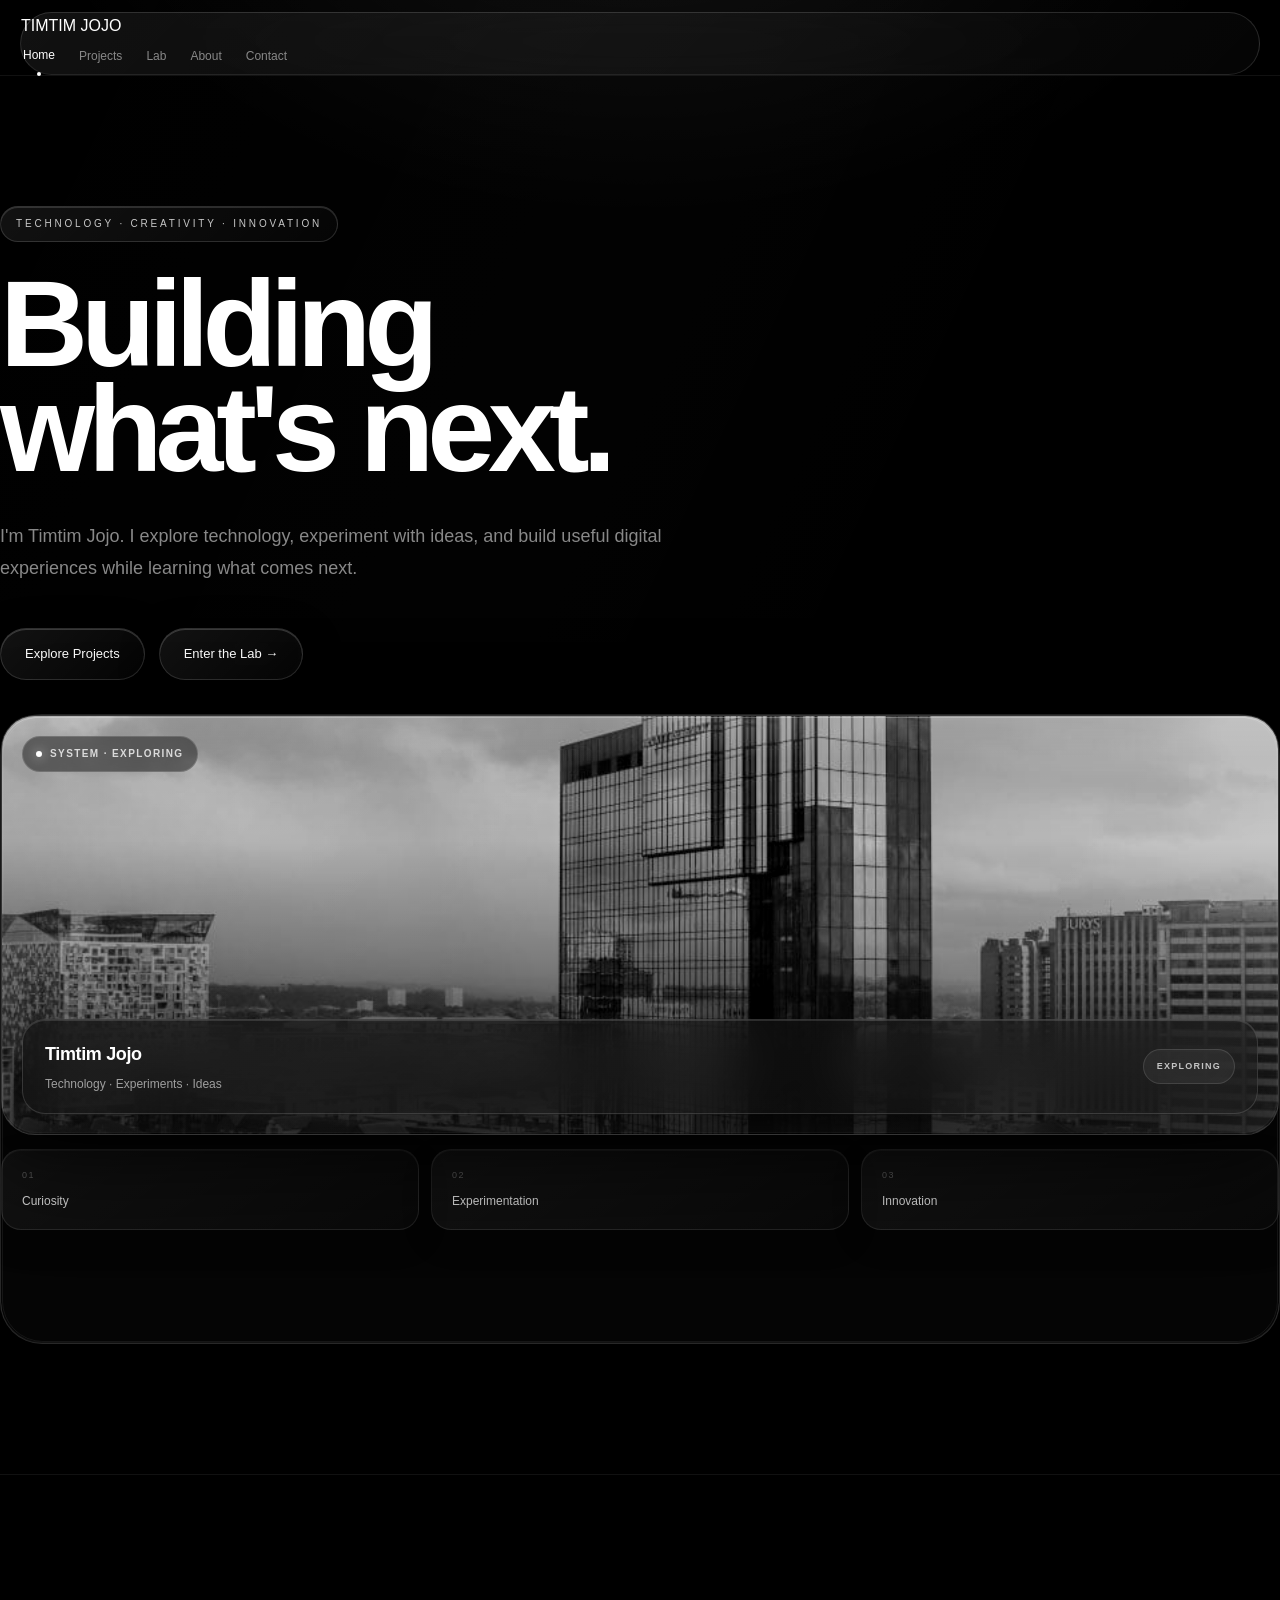
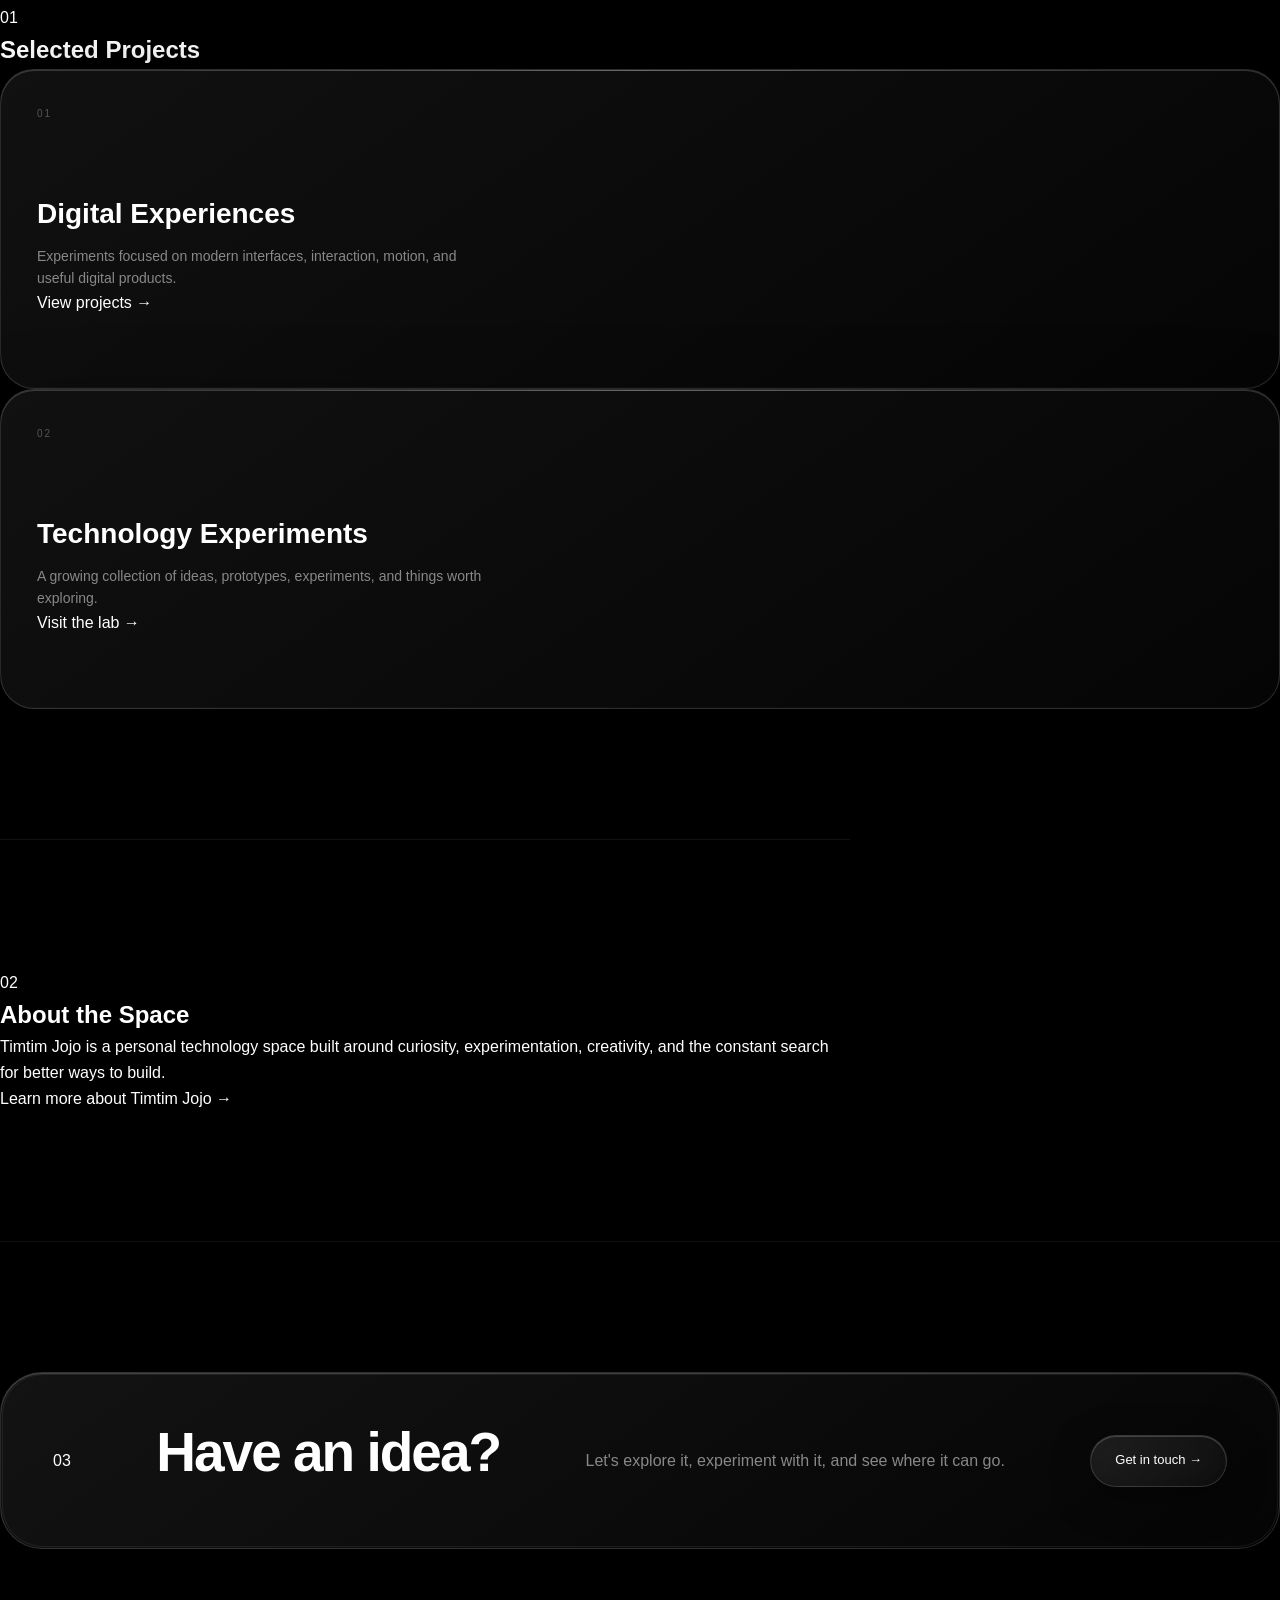
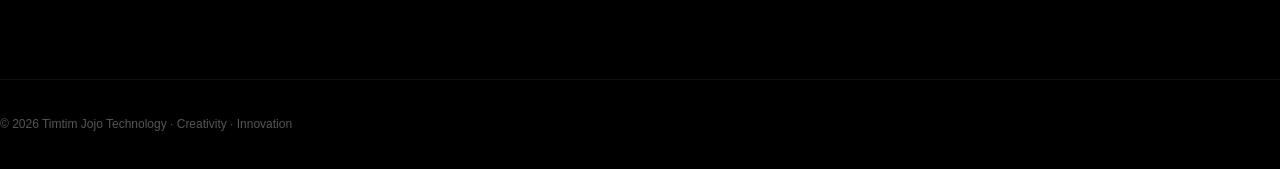
==== commit a73722ef: "Update index.html" ====
--- a/index.html
+++ b/index.html
@@ -2,7 +2,6 @@
 <html lang="en">
 <head>
   <meta charset="UTF-8">
-
   <meta name="viewport" content="width=device-width, initial-scale=1.0">
 
   <title>Timtim Jojo — Technology & Innovation</title>
@@ -20,51 +19,113 @@
   <link rel="stylesheet" href="css/style.css">
 
   <style>
-
-    /* =========================================================
-       TIMTIM JOJO — HERO POLISH
-       Mobile composition + cinematic glass integration
+    /* =========================================================
+       TIMTIM JOJO — HOMEPAGE SAFE LAYOUT
+       ========================================================= */
+
+    html {
+      width: 100%;
+      max-width: 100%;
+      overflow-x: hidden;
+    }
+
+    body {
+      width: 100%;
+      max-width: 100%;
+      overflow-x: hidden;
+    }
+
+    main {
+      width: 100%;
+      max-width: 100%;
+      overflow-x: hidden;
+    }
+
+    /* =========================================================
+       NAVIGATION SAFETY
+       ========================================================= */
+
+    .navbar {
+      width: calc(100% - 40px);
+      max-width: 100%;
+      box-sizing: border-box;
+    }
+
+    /* =========================================================
+       HERO — FORCE SINGLE COLUMN
        ========================================================= */
 
     .hero {
-      position: relative;
-    }
+      position: relative !important;
+
+      display: block !important;
+
+      width: 100% !important;
+      max-width: 100% !important;
+
+      box-sizing: border-box !important;
+
+      overflow: visible !important;
+
+      padding-left: 0 !important;
+      padding-right: 0 !important;
+
+      margin-left: 0 !important;
+      margin-right: 0 !important;
+    }
+
+    .hero > * {
+      max-width: 100%;
+      box-sizing: border-box;
+    }
+
+    .hero h1 {
+      max-width: 100%;
+    }
+
+    .hero-text {
+      max-width: 680px;
+    }
+
+    .hero-actions {
+      display: flex;
+      flex-wrap: wrap;
+      align-items: center;
+      gap: 14px;
+      max-width: 100%;
+    }
+
+    /* =========================================================
+       HERO DISPLAY
+       ========================================================= */
 
     .hero-visual {
       position: relative;
+
+      display: block;
+
       width: 100%;
-      margin-top: 36px;
-      perspective: 1400px;
-    }
-
-    /* Pull the hero together */
-
-    .hero-visual::before {
-      content: "";
-      position: absolute;
-      top: -70px;
-      left: 8%;
-      right: 8%;
-      height: 160px;
-      pointer-events: none;
-      z-index: -1;
-
-      background:
-        radial-gradient(
-          ellipse at center,
-          rgba(255,255,255,0.055),
-          transparent 68%
-        );
-
-      filter: blur(25px);
+      max-width: 100%;
+
+      margin-top: 34px;
+
+      box-sizing: border-box;
+
+      overflow: visible;
     }
 
     .glass-display {
       position: relative;
+
       width: 100%;
-      min-height: 420px;
+      max-width: 100%;
+
+      height: 420px;
+      min-height: 0;
+
+      box-sizing: border-box;
+
       overflow: hidden;
-      isolation: isolate;
 
       border-radius: 34px;
 
@@ -74,65 +135,35 @@
 
       box-shadow:
         0 35px 90px rgba(0,0,0,0.55),
-        0 10px 30px rgba(0,0,0,0.35),
-        inset 0 1px 0 rgba(255,255,255,0.28),
-        inset 0 -1px 0 rgba(255,255,255,0.06);
+        0 12px 35px rgba(0,0,0,0.35),
+        inset 0 1px 0 rgba(255,255,255,0.25);
 
       transform: translateZ(0);
-
-      transition:
-        transform 0.8s cubic-bezier(.2,.8,.2,1),
-        box-shadow 0.8s ease,
-        border-color 0.8s ease;
-    }
-
-    .glass-display:hover {
-      transform: translateY(-5px) scale(1.006);
-
-      border-color: rgba(255,255,255,0.28);
-
-      box-shadow:
-        0 45px 110px rgba(0,0,0,0.62),
-        0 15px 40px rgba(0,0,0,0.38),
-        inset 0 1px 0 rgba(255,255,255,0.34);
-    }
-
-    /* =========================================================
-       IMAGE
-       ========================================================= */
+    }
 
     .hero-image {
       position: absolute;
+
       inset: 0;
 
-      width: 100%;
-      height: 100%;
-      min-height: 420px;
+      width: 100% !important;
+      height: 100% !important;
+
+      min-height: 0 !important;
+
+      max-width: none !important;
+
+      display: block;
 
       object-fit: cover;
       object-position: center;
-
-      display: block;
 
       filter:
         grayscale(1)
         contrast(1.08)
         brightness(0.72);
 
-      transform: scale(1.025);
-
-      transition:
-        transform 1.8s cubic-bezier(.16,1,.3,1),
-        filter 1s ease;
-    }
-
-    .glass-display:hover .hero-image {
-      transform: scale(1.055);
-
-      filter:
-        grayscale(1)
-        contrast(1.12)
-        brightness(0.76);
+      transform: scale(1.02);
     }
 
     /* =========================================================
@@ -141,56 +172,49 @@
 
     .smoke-layer {
       position: absolute;
+
       inset: 0;
+
       z-index: 2;
+
       pointer-events: none;
 
       background:
         linear-gradient(
           180deg,
-          rgba(0,0,0,0.10) 0%,
-          rgba(0,0,0,0.02) 28%,
-          rgba(0,0,0,0.24) 57%,
-          rgba(0,0,0,0.80) 100%
+          rgba(0,0,0,0.08) 0%,
+          rgba(0,0,0,0.02) 30%,
+          rgba(0,0,0,0.28) 58%,
+          rgba(0,0,0,0.78) 100%
         ),
 
         radial-gradient(
-          circle at 18% 0%,
-          rgba(255,255,255,0.16),
-          transparent 31%
-        ),
-
-        radial-gradient(
-          circle at 85% 70%,
-          rgba(255,255,255,0.06),
-          transparent 36%
+          circle at 20% 0%,
+          rgba(255,255,255,0.14),
+          transparent 32%
         );
     }
-
-    /* =========================================================
-       GLASS REFLECTION
-       ========================================================= */
 
     .glass-display::before {
       content: "";
 
       position: absolute;
+
       inset: 0;
 
       z-index: 3;
+
       pointer-events: none;
 
       background:
         linear-gradient(
           125deg,
-          rgba(255,255,255,0.18) 0%,
-          rgba(255,255,255,0.035) 18%,
-          transparent 38%,
-          transparent 70%,
-          rgba(255,255,255,0.06) 100%
+          rgba(255,255,255,0.17),
+          rgba(255,255,255,0.025) 22%,
+          transparent 42%,
+          transparent 72%,
+          rgba(255,255,255,0.055)
         );
-
-      opacity: 0.75;
 
       mix-blend-mode: screen;
     }
@@ -199,42 +223,50 @@
       content: "";
 
       position: absolute;
+
       inset: 1px;
 
       z-index: 5;
+
       pointer-events: none;
 
       border-radius: 33px;
+
+      box-shadow:
+        inset 0 1px 0 rgba(255,255,255,0.22),
+        inset 0 0 0 1px rgba(255,255,255,0.035);
 
       background:
         linear-gradient(
           180deg,
-          rgba(255,255,255,0.14),
-          transparent 9%,
+          rgba(255,255,255,0.12),
+          transparent 10%,
           transparent 88%,
-          rgba(255,255,255,0.05)
+          rgba(255,255,255,0.04)
         );
-
-      box-shadow:
-        inset 0 1px 0 rgba(255,255,255,0.22),
-        inset 0 0 0 1px rgba(255,255,255,0.035);
-    }
-
-    /* =========================================================
-       STATUS
+    }
+
+    /* =========================================================
+       DISPLAY STATUS
        ========================================================= */
 
     .display-status {
       position: absolute;
 
-      top: 22px;
-      left: 22px;
+      top: 20px;
+      left: 20px;
 
       z-index: 7;
 
       display: inline-flex;
+
       align-items: center;
-      gap: 9px;
+
+      gap: 8px;
+
+      max-width: calc(100% - 40px);
+
+      box-sizing: border-box;
 
       padding: 9px 13px;
 
@@ -242,21 +274,17 @@
 
       color: rgba(255,255,255,0.78);
 
-      background: rgba(8,8,8,0.42);
-
-      border: 1px solid rgba(255,255,255,0.13);
+      background: rgba(8,8,8,0.45);
+
+      border: 1px solid rgba(255,255,255,0.14);
 
       backdrop-filter: blur(18px);
       -webkit-backdrop-filter: blur(18px);
 
       font-size: 10px;
       font-weight: 600;
-      letter-spacing: 0.16em;
+      letter-spacing: 0.14em;
       text-transform: uppercase;
-
-      box-shadow:
-        inset 0 1px 0 rgba(255,255,255,0.1),
-        0 8px 25px rgba(0,0,0,0.18);
     }
 
     .display-status::before {
@@ -265,75 +293,58 @@
       width: 6px;
       height: 6px;
 
+      flex-shrink: 0;
+
       border-radius: 50%;
 
       background: #fff;
 
       box-shadow:
         0 0 12px rgba(255,255,255,0.8);
-
-      animation:
-        statusPulse 2.4s ease-in-out infinite;
-    }
-
-    @keyframes statusPulse {
-
-      0%, 100% {
-        opacity: 0.45;
-        transform: scale(0.85);
-      }
-
-      50% {
-        opacity: 1;
-        transform: scale(1);
-      }
-
-    }
-
-    /* =========================================================
-       GLASS INFORMATION PANEL
+    }
+
+    /* =========================================================
+       INFORMATION GLASS
        ========================================================= */
 
     .glass-caption {
       position: absolute;
 
-      left: 22px;
-      right: 22px;
-      bottom: 22px;
+      left: 20px;
+      right: 20px;
+      bottom: 20px;
 
       z-index: 7;
 
       display: flex;
+
       align-items: center;
+
       justify-content: space-between;
 
-      gap: 20px;
-
-      padding: 22px 24px;
-
-      border-radius: 24px;
+      gap: 16px;
+
+      box-sizing: border-box;
+
+      padding: 20px 22px;
+
+      border-radius: 23px;
 
       background:
         linear-gradient(
           135deg,
-          rgba(20,20,20,0.72),
-          rgba(20,20,20,0.38)
+          rgba(20,20,20,0.76),
+          rgba(20,20,20,0.40)
         );
 
       border: 1px solid rgba(255,255,255,0.14);
 
-      backdrop-filter:
-        blur(25px)
-        saturate(120%);
-
-      -webkit-backdrop-filter:
-        blur(25px)
-        saturate(120%);
+      backdrop-filter: blur(25px) saturate(120%);
+      -webkit-backdrop-filter: blur(25px) saturate(120%);
 
       box-shadow:
-        0 20px 45px rgba(0,0,0,0.3),
-        inset 0 1px 0 rgba(255,255,255,0.12),
-        inset 0 -1px 0 rgba(255,255,255,0.035);
+        0 20px 45px rgba(0,0,0,0.30),
+        inset 0 1px 0 rgba(255,255,255,0.12);
     }
 
     .caption-content {
@@ -363,7 +374,7 @@
     .caption-badge {
       flex-shrink: 0;
 
-      padding: 10px 14px;
+      padding: 9px 13px;
 
       border-radius: 999px;
 
@@ -375,27 +386,24 @@
 
       font-size: 9px;
       font-weight: 600;
-      letter-spacing: 0.16em;
+      letter-spacing: 0.14em;
       text-transform: uppercase;
-
-      box-shadow:
-        inset 0 1px 0 rgba(255,255,255,0.09);
     }
 
     /* =========================================================
        LIGHT SWEEP
        ========================================================= */
 
-    .glass-display .light-sweep {
+    .light-sweep {
       position: absolute;
 
-      top: -40%;
+      top: -50%;
       left: -70%;
 
       z-index: 6;
 
-      width: 38%;
-      height: 180%;
+      width: 35%;
+      height: 190%;
 
       pointer-events: none;
 
@@ -409,10 +417,7 @@
 
       transform: rotate(18deg);
 
-      animation:
-        glassSweep 9s ease-in-out infinite;
-
-      opacity: 0.42;
+      animation: glassSweep 10s ease-in-out infinite;
     }
 
     @keyframes glassSweep {
@@ -421,21 +426,25 @@
         left: -70%;
       }
 
-      70%, 100% {
+      72%, 100% {
         left: 135%;
       }
 
     }
 
     /* =========================================================
-       VISUAL STRIP
+       VISUAL CARDS
        ========================================================= */
 
     .visual-strip {
       display: grid;
 
-      grid-template-columns:
-        repeat(3, 1fr);
+      grid-template-columns: repeat(3, minmax(0, 1fr));
+
+      width: 100%;
+      max-width: 100%;
+
+      box-sizing: border-box;
 
       gap: 12px;
 
@@ -443,9 +452,9 @@
     }
 
     .visual-chip {
-      position: relative;
-
-      overflow: hidden;
+      min-width: 0;
+
+      box-sizing: border-box;
 
       padding: 18px 20px;
 
@@ -463,25 +472,6 @@
       box-shadow:
         inset 0 1px 0 rgba(255,255,255,0.06),
         0 12px 30px rgba(0,0,0,0.18);
-
-      transition:
-        transform 0.45s cubic-bezier(.2,.8,.2,1),
-        border-color 0.45s ease,
-        background 0.45s ease;
-    }
-
-    .visual-chip:hover {
-      transform: translateY(-3px);
-
-      border-color:
-        rgba(255,255,255,0.18);
-
-      background:
-        linear-gradient(
-          145deg,
-          rgba(255,255,255,0.075),
-          rgba(255,255,255,0.025)
-        );
     }
 
     .visual-chip-number {
@@ -496,46 +486,56 @@
     }
 
     .visual-chip-text {
+      display: block;
+
       color: rgba(255,255,255,0.82);
 
       font-size: 12px;
       font-weight: 500;
-    }
-
-    /* =========================================================
-       MOBILE POLISH
+
+      white-space: normal;
+    }
+
+    /* =========================================================
+       MOBILE
        ========================================================= */
 
     @media (max-width: 760px) {
 
+      .navbar {
+        width: calc(100% - 40px);
+        margin-left: 20px;
+        margin-right: 20px;
+
+        box-sizing: border-box;
+      }
+
       .hero {
-        padding-top: 12px;
+        display: block !important;
+
+        width: 100% !important;
+
+        padding-top: 12px !important;
+
+        overflow: visible !important;
       }
 
       .hero-visual {
+        width: 100% !important;
+
         margin-top: 30px;
       }
 
       .glass-display {
-        min-height: 410px;
+        width: 100%;
+
+        height: 410px;
+
         border-radius: 30px;
-      }
-
-      .hero-image {
-        min-height: 410px;
       }
 
       .glass-display::after {
         border-radius: 29px;
-      }
-
-      .display-status {
-        top: 17px;
-        left: 17px;
-
-        padding: 8px 11px;
-
-        font-size: 9px;
       }
 
       .glass-caption {
@@ -548,6 +548,66 @@
         border-radius: 20px;
       }
 
+      .display-status {
+        top: 16px;
+        left: 16px;
+      }
+
+      .visual-strip {
+        grid-template-columns: 1fr;
+
+        width: 100%;
+
+        gap: 9px;
+      }
+
+      .visual-chip {
+        width: 100%;
+
+        padding: 15px 17px;
+
+        border-radius: 18px;
+      }
+
+    }
+
+    /* =========================================================
+       SMALL PHONES
+       ========================================================= */
+
+    @media (max-width: 500px) {
+
+      .navbar {
+        width: calc(100% - 40px);
+
+        margin-left: 20px;
+        margin-right: 20px;
+      }
+
+      .hero {
+        padding-top: 8px !important;
+      }
+
+      .hero-visual {
+        margin-top: 27px;
+      }
+
+      .glass-display {
+        height: 390px;
+
+        border-radius: 27px;
+      }
+
+      .glass-display::after {
+        border-radius: 26px;
+      }
+
+      .glass-caption {
+        display: block;
+
+        padding: 16px;
+      }
+
       .caption-title {
         font-size: 16px;
       }
@@ -557,52 +617,13 @@
       }
 
       .caption-badge {
-        padding: 8px 10px;
-        font-size: 8px;
-      }
-
-      .visual-strip {
-        grid-template-columns: 1fr;
-        gap: 9px;
-      }
-
-      .visual-chip {
-        padding: 15px 17px;
-        border-radius: 18px;
-      }
-
-    }
-
-    @media (max-width: 500px) {
-
-      .hero {
-        padding-top: 8px;
-      }
-
-      .hero-visual {
-        margin-top: 27px;
-      }
-
-      .glass-display {
-        min-height: 390px;
-        border-radius: 27px;
-      }
-
-      .hero-image {
-        min-height: 390px;
-      }
-
-      .glass-display::after {
-        border-radius: 26px;
-      }
-
-      .glass-caption {
-        display: block;
-      }
-
-      .caption-badge {
         display: inline-block;
-        margin-top: 13px;
+
+        margin-top: 12px;
+      }
+
+      .hero-actions {
+        gap: 10px;
       }
 
     }
@@ -613,14 +634,7 @@
 
     @media (prefers-reduced-motion: reduce) {
 
-      .glass-display,
-      .hero-image,
-      .visual-chip {
-        transition: none;
-      }
-
-      .glass-display .light-sweep,
-      .display-status::before {
+      .light-sweep {
         animation: none;
       }
 
@@ -632,9 +646,7 @@
 
 <body>
 
-  <!-- =======================================================
-       NAVIGATION
-       ======================================================= -->
+  <!-- NAVIGATION -->
 
   <header class="navbar">
 
@@ -644,34 +656,20 @@
 
     <nav class="nav-links" aria-label="Main navigation">
 
-      <a href="index.html" class="active">
-        Home
-      </a>
-
-      <a href="projects.html">
-        Projects
-      </a>
-
-      <a href="lab.html">
-        Lab
-      </a>
-
-      <a href="about.html">
-        About
-      </a>
-
-      <a href="#contact">
-        Contact
-      </a>
+      <a href="index.html" class="active">Home</a>
+
+      <a href="projects.html">Projects</a>
+
+      <a href="lab.html">Lab</a>
+
+      <a href="about.html">About</a>
+
+      <a href="#contact">Contact</a>
 
     </nav>
 
   </header>
 
-
-  <!-- =======================================================
-       MAIN
-       ======================================================= -->
 
   <main>
 
@@ -712,7 +710,7 @@
       </div>
 
 
-      <!-- CINEMATIC DISPLAY -->
+      <!-- GLASS DISPLAY -->
 
       <div class="hero-visual">
 
@@ -803,9 +801,7 @@
     </section>
 
 
-    <!-- =======================================================
-         PROJECTS
-         ======================================================= -->
+    <!-- PROJECTS -->
 
     <section class="section" id="projects">
 
@@ -877,9 +873,7 @@
     </section>
 
 
-    <!-- =======================================================
-         ABOUT
-         ======================================================= -->
+    <!-- ABOUT -->
 
     <section class="section about-preview">
 
@@ -911,9 +905,7 @@
     </section>
 
 
-    <!-- =======================================================
-         CONTACT
-         ======================================================= -->
+    <!-- CONTACT -->
 
     <section
       class="section"
@@ -949,9 +941,7 @@
   </main>
 
 
-  <!-- =======================================================
-       FOOTER
-       ======================================================= -->
+  <!-- FOOTER -->
 
   <footer class="footer">
 
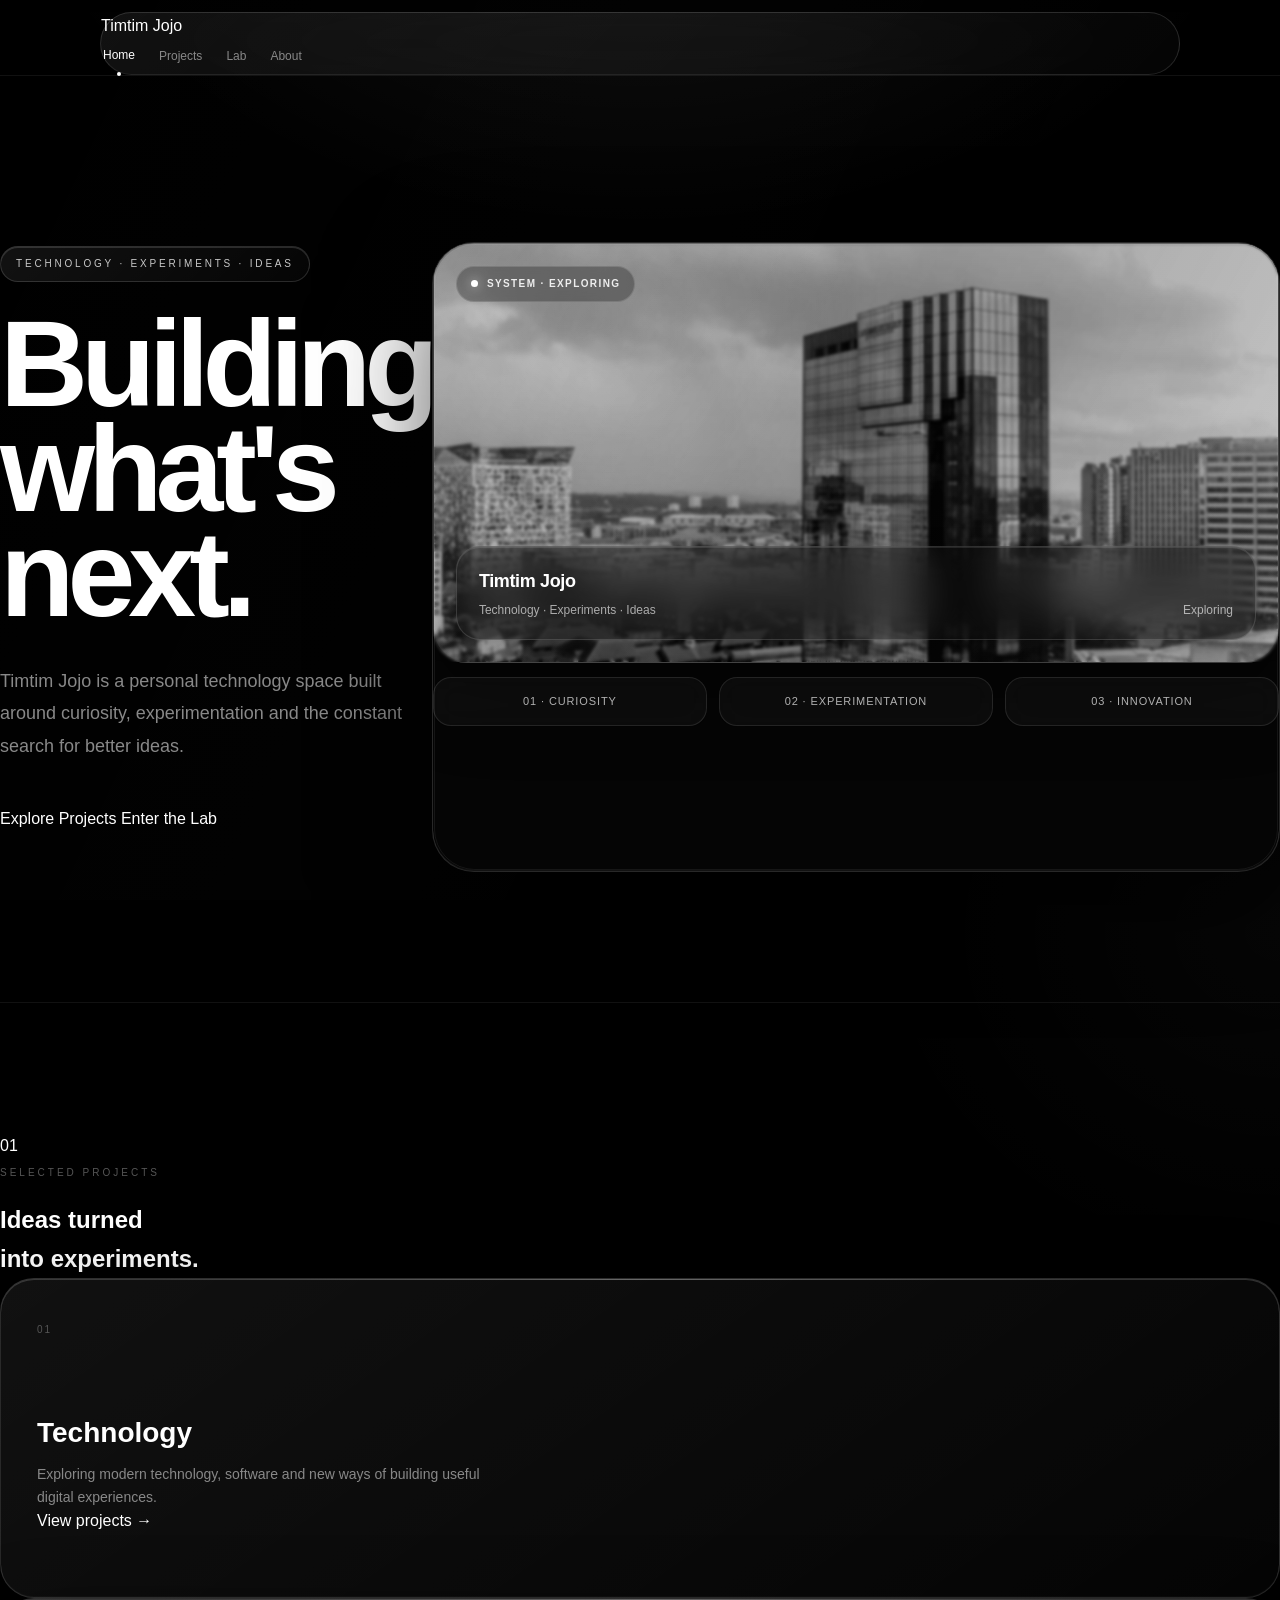
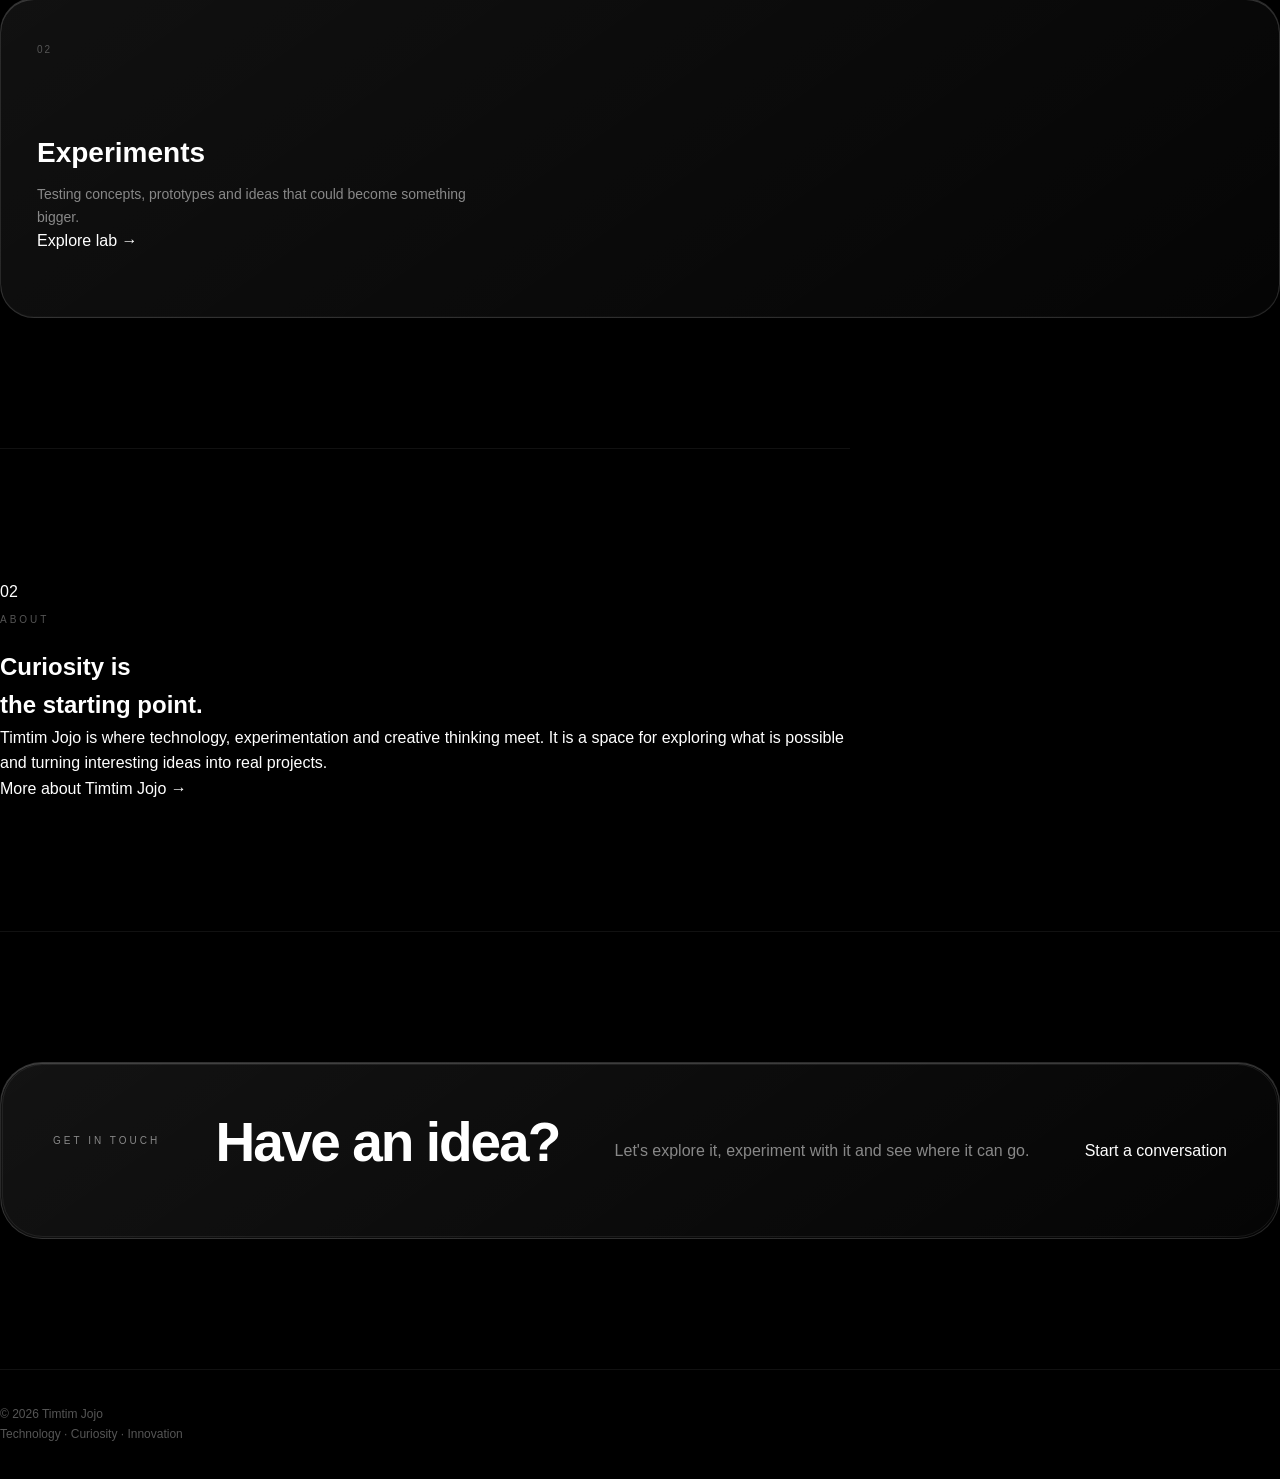
==== commit 77fcdfbf: "Update index.html" ====
--- a/index.html
+++ b/index.html
@@ -5,546 +5,267 @@
   <meta name="viewport" content="width=device-width, initial-scale=1.0">
 
   <title>Timtim Jojo — Technology & Innovation</title>
-
   <meta
     name="description"
-    content="Timtim Jojo — exploring technology, experimenting with ideas, and building useful digital experiences."
-  >
-
-  <meta
-    name="google-site-verification"
-    content="C1fHJTBb7CfI8gK5sGVgSLDNzCFoXIOMep0M8qt9bts"
+    content="Timtim Jojo — a personal technology space built around curiosity, experimentation and innovation."
   >
 
   <link rel="stylesheet" href="css/style.css">
 
   <style>
     /* =========================================================
-       TIMTIM JOJO — HOMEPAGE SAFE LAYOUT
+       HERO GLASS DISPLAY
+       Stable visual version
        ========================================================= */
 
-    html {
+    .hero-visual {
+      margin-top: 36px;
       width: 100%;
-      max-width: 100%;
-      overflow-x: hidden;
-    }
-
-    body {
-      width: 100%;
-      max-width: 100%;
-      overflow-x: hidden;
-    }
-
-    main {
-      width: 100%;
-      max-width: 100%;
-      overflow-x: hidden;
-    }
-
-    /* =========================================================
-       NAVIGATION SAFETY
-       ========================================================= */
-
-    .navbar {
-      width: calc(100% - 40px);
-      max-width: 100%;
-      box-sizing: border-box;
-    }
-
-    /* =========================================================
-       HERO — FORCE SINGLE COLUMN
-       ========================================================= */
-
-    .hero {
-      position: relative !important;
-
-      display: block !important;
-
-      width: 100% !important;
-      max-width: 100% !important;
-
-      box-sizing: border-box !important;
-
-      overflow: visible !important;
-
-      padding-left: 0 !important;
-      padding-right: 0 !important;
-
-      margin-left: 0 !important;
-      margin-right: 0 !important;
-    }
-
-    .hero > * {
-      max-width: 100%;
-      box-sizing: border-box;
-    }
-
-    .hero h1 {
-      max-width: 100%;
-    }
-
-    .hero-text {
-      max-width: 680px;
-    }
-
-    .hero-actions {
-      display: flex;
-      flex-wrap: wrap;
-      align-items: center;
-      gap: 14px;
-      max-width: 100%;
-    }
-
-    /* =========================================================
-       HERO DISPLAY
-       ========================================================= */
-
-    .hero-visual {
-      position: relative;
-
-      display: block;
-
-      width: 100%;
-      max-width: 100%;
-
-      margin-top: 34px;
-
-      box-sizing: border-box;
-
-      overflow: visible;
     }
 
     .glass-display {
       position: relative;
-
       width: 100%;
-      max-width: 100%;
-
-      height: 420px;
-      min-height: 0;
-
-      box-sizing: border-box;
-
+      min-height: 420px;
       overflow: hidden;
-
+      border: 1px solid rgba(255, 255, 255, 0.16);
       border-radius: 34px;
-
-      background: #080808;
-
-      border: 1px solid rgba(255,255,255,0.18);
-
-      box-shadow:
-        0 35px 90px rgba(0,0,0,0.55),
-        0 12px 35px rgba(0,0,0,0.35),
-        inset 0 1px 0 rgba(255,255,255,0.25);
-
-      transform: translateZ(0);
-    }
-
-    .hero-image {
-      position: absolute;
-
-      inset: 0;
-
-      width: 100% !important;
-      height: 100% !important;
-
-      min-height: 0 !important;
-
-      max-width: none !important;
-
-      display: block;
-
-      object-fit: cover;
-      object-position: center;
-
-      filter:
-        grayscale(1)
-        contrast(1.08)
-        brightness(0.72);
-
-      transform: scale(1.02);
-    }
-
-    /* =========================================================
-       SMOKED GLASS
-       ========================================================= */
-
-    .smoke-layer {
-      position: absolute;
-
-      inset: 0;
-
-      z-index: 2;
-
-      pointer-events: none;
-
-      background:
-        linear-gradient(
-          180deg,
-          rgba(0,0,0,0.08) 0%,
-          rgba(0,0,0,0.02) 30%,
-          rgba(0,0,0,0.28) 58%,
-          rgba(0,0,0,0.78) 100%
-        ),
-
-        radial-gradient(
-          circle at 20% 0%,
-          rgba(255,255,255,0.14),
-          transparent 32%
-        );
-    }
-
-    .glass-display::before {
-      content: "";
-
-      position: absolute;
-
-      inset: 0;
-
-      z-index: 3;
-
-      pointer-events: none;
-
-      background:
-        linear-gradient(
-          125deg,
-          rgba(255,255,255,0.17),
-          rgba(255,255,255,0.025) 22%,
-          transparent 42%,
-          transparent 72%,
-          rgba(255,255,255,0.055)
-        );
-
-      mix-blend-mode: screen;
-    }
-
-    .glass-display::after {
-      content: "";
-
-      position: absolute;
-
-      inset: 1px;
-
-      z-index: 5;
-
-      pointer-events: none;
-
-      border-radius: 33px;
-
-      box-shadow:
-        inset 0 1px 0 rgba(255,255,255,0.22),
-        inset 0 0 0 1px rgba(255,255,255,0.035);
-
-      background:
-        linear-gradient(
-          180deg,
-          rgba(255,255,255,0.12),
-          transparent 10%,
-          transparent 88%,
-          rgba(255,255,255,0.04)
-        );
-    }
-
-    /* =========================================================
-       DISPLAY STATUS
-       ========================================================= */
-
-    .display-status {
-      position: absolute;
-
-      top: 20px;
-      left: 20px;
-
-      z-index: 7;
-
-      display: inline-flex;
-
-      align-items: center;
-
-      gap: 8px;
-
-      max-width: calc(100% - 40px);
-
-      box-sizing: border-box;
-
-      padding: 9px 13px;
-
-      border-radius: 999px;
-
-      color: rgba(255,255,255,0.78);
-
-      background: rgba(8,8,8,0.45);
-
-      border: 1px solid rgba(255,255,255,0.14);
-
-      backdrop-filter: blur(18px);
-      -webkit-backdrop-filter: blur(18px);
-
-      font-size: 10px;
-      font-weight: 600;
-      letter-spacing: 0.14em;
-      text-transform: uppercase;
-    }
-
-    .display-status::before {
-      content: "";
-
-      width: 6px;
-      height: 6px;
-
-      flex-shrink: 0;
-
-      border-radius: 50%;
-
-      background: #fff;
-
-      box-shadow:
-        0 0 12px rgba(255,255,255,0.8);
-    }
-
-    /* =========================================================
-       INFORMATION GLASS
-       ========================================================= */
-
-    .glass-caption {
-      position: absolute;
-
-      left: 20px;
-      right: 20px;
-      bottom: 20px;
-
-      z-index: 7;
-
-      display: flex;
-
-      align-items: center;
-
-      justify-content: space-between;
-
-      gap: 16px;
-
-      box-sizing: border-box;
-
-      padding: 20px 22px;
-
-      border-radius: 23px;
-
       background:
         linear-gradient(
           135deg,
-          rgba(20,20,20,0.76),
-          rgba(20,20,20,0.40)
+          rgba(255, 255, 255, 0.10),
+          rgba(255, 255, 255, 0.025)
+        ),
+        rgba(255, 255, 255, 0.025);
+      box-shadow:
+        0 30px 80px rgba(0, 0, 0, 0.45),
+        inset 0 1px 0 rgba(255, 255, 255, 0.16),
+        inset 0 -1px 0 rgba(255, 255, 255, 0.04);
+      isolation: isolate;
+    }
+
+    .hero-image {
+      position: absolute;
+      inset: 0;
+      width: 100%;
+      height: 100%;
+      min-height: 420px;
+      object-fit: cover;
+      object-position: center;
+      display: block;
+      filter:
+        contrast(1.08)
+        saturate(0.78)
+        brightness(0.88);
+      transform: scale(1.015);
+      transition:
+        transform 1.2s cubic-bezier(0.22, 1, 0.36, 1),
+        filter 0.8s ease;
+    }
+
+    .glass-display:hover .hero-image {
+      transform: scale(1.035);
+      filter:
+        contrast(1.12)
+        saturate(0.82)
+        brightness(0.94);
+    }
+
+    /* Smoked glass layer */
+    .smoke-layer {
+      position: absolute;
+      inset: 0;
+      z-index: 1;
+      pointer-events: none;
+      background:
+        radial-gradient(
+          circle at 20% 20%,
+          rgba(255, 255, 255, 0.14),
+          transparent 34%
+        ),
+        linear-gradient(
+          120deg,
+          rgba(255, 255, 255, 0.08),
+          rgba(0, 0, 0, 0.18) 48%,
+          rgba(255, 255, 255, 0.05)
         );
-
-      border: 1px solid rgba(255,255,255,0.14);
-
-      backdrop-filter: blur(25px) saturate(120%);
-      -webkit-backdrop-filter: blur(25px) saturate(120%);
-
+      backdrop-filter: blur(1.5px);
+      -webkit-backdrop-filter: blur(1.5px);
+    }
+
+    /* Glass reflection */
+    .glass-display::before {
+      content: "";
+      position: absolute;
+      inset: 0;
+      z-index: 2;
+      pointer-events: none;
+      background:
+        linear-gradient(
+          115deg,
+          rgba(255, 255, 255, 0.16) 0%,
+          rgba(255, 255, 255, 0.035) 22%,
+          transparent 42%,
+          transparent 68%,
+          rgba(255, 255, 255, 0.045) 100%
+        );
+      opacity: 0.7;
+    }
+
+    .glass-display::after {
+      content: "";
+      position: absolute;
+      top: -30%;
+      left: -70%;
+      width: 45%;
+      height: 170%;
+      z-index: 3;
+      pointer-events: none;
+      background: linear-gradient(
+        90deg,
+        transparent,
+        rgba(255, 255, 255, 0.13),
+        transparent
+      );
+      transform: rotate(16deg);
+      animation: glassSweep 8s ease-in-out infinite;
+    }
+
+    @keyframes glassSweep {
+      0%,
+      55% {
+        left: -70%;
+        opacity: 0;
+      }
+
+      65% {
+        opacity: 0.7;
+      }
+
+      85%,
+      100% {
+        left: 125%;
+        opacity: 0;
+      }
+    }
+
+    .display-status {
+      position: absolute;
+      top: 22px;
+      left: 22px;
+      z-index: 5;
+      display: inline-flex;
+      align-items: center;
+      gap: 9px;
+      padding: 9px 14px;
+      border: 1px solid rgba(255, 255, 255, 0.14);
+      border-radius: 999px;
+      background: rgba(0, 0, 0, 0.28);
+      color: rgba(255, 255, 255, 0.88);
+      font-size: 10px;
+      font-weight: 700;
+      letter-spacing: 0.14em;
+      text-transform: uppercase;
+      backdrop-filter: blur(16px);
+      -webkit-backdrop-filter: blur(16px);
+    }
+
+    .display-status::before {
+      content: "";
+      width: 7px;
+      height: 7px;
+      border-radius: 50%;
+      background: #fff;
+      box-shadow: 0 0 12px rgba(255, 255, 255, 0.7);
+    }
+
+    .glass-caption {
+      position: absolute;
+      left: 22px;
+      right: 22px;
+      bottom: 22px;
+      z-index: 5;
+      display: flex;
+      align-items: flex-end;
+      justify-content: space-between;
+      gap: 20px;
+      padding: 20px 22px;
+      border: 1px solid rgba(255, 255, 255, 0.14);
+      border-radius: 24px;
+      background: rgba(0, 0, 0, 0.34);
       box-shadow:
-        0 20px 45px rgba(0,0,0,0.30),
-        inset 0 1px 0 rgba(255,255,255,0.12);
-    }
-
-    .caption-content {
-      min-width: 0;
-    }
-
-    .caption-title {
-      margin: 0 0 7px;
-
+        inset 0 1px 0 rgba(255, 255, 255, 0.10),
+        0 16px 35px rgba(0, 0, 0, 0.24);
+      backdrop-filter: blur(22px) saturate(120%);
+      -webkit-backdrop-filter: blur(22px) saturate(120%);
+    }
+
+    .glass-caption strong {
+      display: block;
+      margin-bottom: 5px;
       color: #fff;
-
       font-size: 18px;
-      font-weight: 650;
-
+      font-weight: 700;
       letter-spacing: -0.02em;
     }
 
-    .caption-subtitle {
-      margin: 0;
-
-      color: rgba(255,255,255,0.58);
-
+    .glass-caption span {
+      display: block;
+      color: rgba(255, 255, 255, 0.62);
       font-size: 12px;
       line-height: 1.5;
     }
 
-    .caption-badge {
-      flex-shrink: 0;
-
-      padding: 9px 13px;
-
-      border-radius: 999px;
-
-      color: rgba(255,255,255,0.72);
-
-      background: rgba(255,255,255,0.055);
-
-      border: 1px solid rgba(255,255,255,0.12);
-
-      font-size: 9px;
-      font-weight: 600;
-      letter-spacing: 0.14em;
-      text-transform: uppercase;
-    }
-
-    /* =========================================================
-       LIGHT SWEEP
-       ========================================================= */
-
-    .light-sweep {
-      position: absolute;
-
-      top: -50%;
-      left: -70%;
-
-      z-index: 6;
-
-      width: 35%;
-      height: 190%;
-
-      pointer-events: none;
-
-      background:
-        linear-gradient(
-          90deg,
-          transparent,
-          rgba(255,255,255,0.12),
-          transparent
-        );
-
-      transform: rotate(18deg);
-
-      animation: glassSweep 10s ease-in-out infinite;
-    }
-
-    @keyframes glassSweep {
-
-      0%, 45% {
-        left: -70%;
-      }
-
-      72%, 100% {
-        left: 135%;
-      }
-
-    }
-
-    /* =========================================================
-       VISUAL CARDS
-       ========================================================= */
-
     .visual-strip {
       display: grid;
-
-      grid-template-columns: repeat(3, minmax(0, 1fr));
-
-      width: 100%;
-      max-width: 100%;
-
-      box-sizing: border-box;
-
+      grid-template-columns: repeat(3, 1fr);
       gap: 12px;
-
       margin-top: 14px;
     }
 
     .visual-chip {
-      min-width: 0;
-
-      box-sizing: border-box;
-
-      padding: 18px 20px;
-
-      border-radius: 20px;
-
-      background:
-        linear-gradient(
-          145deg,
-          rgba(255,255,255,0.055),
-          rgba(255,255,255,0.018)
-        );
-
-      border: 1px solid rgba(255,255,255,0.095);
-
-      box-shadow:
-        inset 0 1px 0 rgba(255,255,255,0.06),
-        0 12px 30px rgba(0,0,0,0.18);
-    }
-
-    .visual-chip-number {
-      display: block;
-
-      margin-bottom: 9px;
-
-      color: rgba(255,255,255,0.3);
-
-      font-size: 9px;
-      letter-spacing: 0.16em;
-    }
-
-    .visual-chip-text {
-      display: block;
-
-      color: rgba(255,255,255,0.82);
-
-      font-size: 12px;
-      font-weight: 500;
-
-      white-space: normal;
-    }
-
-    /* =========================================================
-       MOBILE
-       ========================================================= */
+      padding: 15px 17px;
+      border: 1px solid rgba(255, 255, 255, 0.10);
+      border-radius: 18px;
+      background: rgba(255, 255, 255, 0.035);
+      color: rgba(255, 255, 255, 0.68);
+      font-size: 11px;
+      letter-spacing: 0.08em;
+      text-transform: uppercase;
+      text-align: center;
+      backdrop-filter: blur(14px);
+      -webkit-backdrop-filter: blur(14px);
+      transition:
+        transform 0.35s ease,
+        border-color 0.35s ease,
+        background 0.35s ease;
+    }
+
+    .visual-chip:hover {
+      transform: translateY(-3px);
+      border-color: rgba(255, 255, 255, 0.20);
+      background: rgba(255, 255, 255, 0.06);
+    }
 
     @media (max-width: 760px) {
-
-      .navbar {
-        width: calc(100% - 40px);
-        margin-left: 20px;
-        margin-right: 20px;
-
-        box-sizing: border-box;
-      }
-
-      .hero {
-        display: block !important;
-
-        width: 100% !important;
-
-        padding-top: 12px !important;
-
-        overflow: visible !important;
-      }
-
       .hero-visual {
-        width: 100% !important;
-
         margin-top: 30px;
       }
 
       .glass-display {
-        width: 100%;
-
-        height: 410px;
-
-        border-radius: 30px;
-      }
-
-      .glass-display::after {
-        border-radius: 29px;
+        min-height: 380px;
+        border-radius: 28px;
+      }
+
+      .hero-image {
+        min-height: 380px;
       }
 
       .glass-caption {
-        left: 15px;
-        right: 15px;
-        bottom: 15px;
-
-        padding: 17px;
-
+        left: 16px;
+        right: 16px;
+        bottom: 16px;
+        padding: 17px 18px;
         border-radius: 20px;
       }
 
@@ -554,163 +275,121 @@
       }
 
       .visual-strip {
-        grid-template-columns: 1fr;
-
-        width: 100%;
-
         gap: 9px;
       }
 
       .visual-chip {
-        width: 100%;
-
-        padding: 15px 17px;
-
-        border-radius: 18px;
-      }
-
-    }
-
-    /* =========================================================
-       SMALL PHONES
-       ========================================================= */
+        padding: 13px 8px;
+        font-size: 9px;
+      }
+    }
 
     @media (max-width: 500px) {
-
-      .navbar {
-        width: calc(100% - 40px);
-
-        margin-left: 20px;
-        margin-right: 20px;
-      }
-
-      .hero {
-        padding-top: 8px !important;
-      }
-
       .hero-visual {
-        margin-top: 27px;
+        margin-top: 26px;
       }
 
       .glass-display {
-        height: 390px;
-
-        border-radius: 27px;
-      }
-
-      .glass-display::after {
-        border-radius: 26px;
+        min-height: 330px;
+        border-radius: 24px;
+      }
+
+      .hero-image {
+        min-height: 330px;
       }
 
       .glass-caption {
         display: block;
-
-        padding: 16px;
-      }
-
-      .caption-title {
+      }
+
+      .glass-caption strong {
         font-size: 16px;
       }
 
-      .caption-subtitle {
+      .glass-caption span {
         font-size: 11px;
       }
 
-      .caption-badge {
-        display: inline-block;
-
-        margin-top: 12px;
-      }
-
-      .hero-actions {
-        gap: 10px;
-      }
-
-    }
-
-    /* =========================================================
-       REDUCED MOTION
-       ========================================================= */
+      .visual-strip {
+        grid-template-columns: 1fr;
+      }
+
+      .visual-chip {
+        padding: 11px 14px;
+      }
+    }
 
     @media (prefers-reduced-motion: reduce) {
-
-      .light-sweep {
+      .glass-display::after {
         animation: none;
       }
 
-    }
-
+      .hero-image {
+        transition: none;
+      }
+    }
   </style>
 </head>
 
-
 <body>
 
-  <!-- NAVIGATION -->
+  <!-- =======================================================
+       NAVIGATION
+       ======================================================= -->
 
   <header class="navbar">
-
-    <a href="index.html" class="brand">
-      TIMTIM JOJO
-    </a>
+    <a href="index.html" class="brand">Timtim Jojo</a>
 
     <nav class="nav-links" aria-label="Main navigation">
-
       <a href="index.html" class="active">Home</a>
-
       <a href="projects.html">Projects</a>
-
       <a href="lab.html">Lab</a>
-
       <a href="about.html">About</a>
-
-      <a href="#contact">Contact</a>
-
     </nav>
-
   </header>
 
 
   <main>
 
-    <!-- HERO -->
+    <!-- =====================================================
+         HERO
+         ===================================================== -->
 
     <section class="hero section">
 
-      <div class="eyebrow">
-        TECHNOLOGY · CREATIVITY · INNOVATION
-      </div>
-
-      <h1>
-        Building<br>
-        what's next.
-      </h1>
-
-      <p class="hero-text">
-        I'm Timtim Jojo. I explore technology, experiment with ideas,
-        and build useful digital experiences while learning what comes next.
-      </p>
-
-      <div class="hero-actions">
-
-        <a
-          href="projects.html"
-          class="button button-primary"
-        >
-          Explore Projects
-        </a>
-
-        <a
-          href="lab.html"
-          class="button button-secondary"
-        >
-          Enter the Lab →
-        </a>
-
-      </div>
-
-
-      <!-- GLASS DISPLAY -->
+      <div class="hero-content">
+
+        <div class="eyebrow">
+          Technology · Experiments · Ideas
+        </div>
+
+        <h1>
+          Building<br>
+          what's next.
+        </h1>
+
+        <p class="hero-text">
+          Timtim Jojo is a personal technology space built around
+          curiosity, experimentation and the constant search for
+          better ideas.
+        </p>
+
+        <div class="hero-actions">
+          <a href="projects.html" class="btn btn-primary">
+            Explore Projects
+          </a>
+
+          <a href="lab.html" class="btn btn-secondary">
+            Enter the Lab
+          </a>
+        </div>
+
+      </div>
+
+
+      <!-- ===================================================
+           GLASS VISUAL
+           =================================================== -->
 
       <div class="hero-visual">
 
@@ -725,73 +404,38 @@
 
           <div class="smoke-layer"></div>
 
-          <div class="light-sweep"></div>
-
           <div class="display-status">
             SYSTEM · EXPLORING
           </div>
 
           <div class="glass-caption">
-
-            <div class="caption-content">
-
-              <h2 class="caption-title">
-                Timtim Jojo
-              </h2>
-
-              <p class="caption-subtitle">
+            <div>
+              <strong>Timtim Jojo</strong>
+              <span>
                 Technology · Experiments · Ideas
-              </p>
-
+              </span>
             </div>
 
-            <div class="caption-badge">
+            <span>
               Exploring
-            </div>
-
+            </span>
           </div>
 
         </div>
 
 
-        <!-- VISUAL IDENTITY -->
-
         <div class="visual-strip">
 
           <div class="visual-chip">
-
-            <span class="visual-chip-number">
-              01
-            </span>
-
-            <span class="visual-chip-text">
-              Curiosity
-            </span>
-
+            01 · Curiosity
           </div>
 
           <div class="visual-chip">
-
-            <span class="visual-chip-number">
-              02
-            </span>
-
-            <span class="visual-chip-text">
-              Experimentation
-            </span>
-
+            02 · Experimentation
           </div>
 
           <div class="visual-chip">
-
-            <span class="visual-chip-number">
-              03
-            </span>
-
-            <span class="visual-chip-text">
-              Innovation
-            </span>
-
+            03 · Innovation
           </div>
 
         </div>
@@ -801,71 +445,61 @@
     </section>
 
 
-    <!-- PROJECTS -->
-
-    <section class="section" id="projects">
+    <!-- =====================================================
+         SELECTED PROJECTS
+         ===================================================== -->
+
+    <section class="section">
 
       <div class="section-heading">
-
-        <span class="section-number">
-          01
-        </span>
-
-        <h2>
-          Selected Projects
-        </h2>
-
-      </div>
+        <span class="section-number">01</span>
+
+        <div>
+          <p class="section-label">Selected Projects</p>
+
+          <h2>
+            Ideas turned<br>
+            into experiments.
+          </h2>
+        </div>
+      </div>
+
 
       <div class="cards">
 
         <article class="card">
-
-          <div class="card-number">
-            01
-          </div>
+          <span class="card-number">01</span>
 
           <h3>
-            Digital Experiences
+            Technology
           </h3>
 
           <p>
-            Experiments focused on modern interfaces,
-            interaction, motion, and useful digital products.
+            Exploring modern technology, software and new ways
+            of building useful digital experiences.
           </p>
 
-          <a
-            href="projects.html"
-            class="card-link"
-          >
+          <a href="projects.html" class="card-link">
             View projects →
           </a>
-
         </article>
 
 
         <article class="card">
-
-          <div class="card-number">
-            02
-          </div>
+          <span class="card-number">02</span>
 
           <h3>
-            Technology Experiments
+            Experiments
           </h3>
 
           <p>
-            A growing collection of ideas, prototypes,
-            experiments, and things worth exploring.
+            Testing concepts, prototypes and ideas that could
+            become something bigger.
           </p>
 
-          <a
-            href="lab.html"
-            class="card-link"
-          >
-            Visit the lab →
+          <a href="lab.html" class="card-link">
+            Explore lab →
           </a>
-
         </article>
 
       </div>
@@ -873,65 +507,66 @@
     </section>
 
 
-    <!-- ABOUT -->
+    <!-- =====================================================
+         ABOUT PREVIEW
+         ===================================================== -->
 
     <section class="section about-preview">
 
       <div class="section-heading">
-
-        <span class="section-number">
-          02
-        </span>
-
-        <h2>
-          About the Space
-        </h2>
-
-      </div>
-
-      <p class="about-text">
-        Timtim Jojo is a personal technology space built around
-        curiosity, experimentation, creativity, and the constant
-        search for better ways to build.
-      </p>
-
-      <a
-        href="about.html"
-        class="about-link"
-      >
-        Learn more about Timtim Jojo →
-      </a>
+        <span class="section-number">02</span>
+
+        <div>
+          <p class="section-label">About</p>
+
+          <h2>
+            Curiosity is<br>
+            the starting point.
+          </h2>
+        </div>
+      </div>
+
+      <div class="about-preview-content">
+
+        <p>
+          Timtim Jojo is where technology, experimentation and
+          creative thinking meet. It is a space for exploring
+          what is possible and turning interesting ideas into
+          real projects.
+        </p>
+
+        <a href="about.html" class="about-link">
+          More about Timtim Jojo →
+        </a>
+
+      </div>
 
     </section>
 
 
-    <!-- CONTACT -->
-
-    <section
-      class="section"
-      id="contact"
-    >
+    <!-- =====================================================
+         CONTACT
+         ===================================================== -->
+
+    <section class="section contact-section">
 
       <div class="contact-box">
 
-        <span class="section-number">
-          03
-        </span>
+        <p class="section-label">
+          Get in touch
+        </p>
 
         <h2>
           Have an idea?
         </h2>
 
         <p>
-          Let's explore it, experiment with it,
-          and see where it can go.
+          Let's explore it, experiment with it and see where
+          it can go.
         </p>
 
-        <a
-          href="mailto:timtimjojo931@gmail.com?subject=Hello%20Timtim%20Jojo"
-          class="button button-primary"
-        >
-          Get in touch →
+        <a href="mailto:hello@timtimjojo.com" class="btn btn-primary">
+          Start a conversation
         </a>
 
       </div>
@@ -941,17 +576,19 @@
   </main>
 
 
-  <!-- FOOTER -->
+  <!-- =======================================================
+       FOOTER
+       ======================================================= -->
 
   <footer class="footer">
 
-    <span>
+    <div>
       © 2026 Timtim Jojo
-    </span>
-
-    <span>
-      Technology · Creativity · Innovation
-    </span>
+    </div>
+
+    <div>
+      Technology · Curiosity · Innovation
+    </div>
 
   </footer>
 
